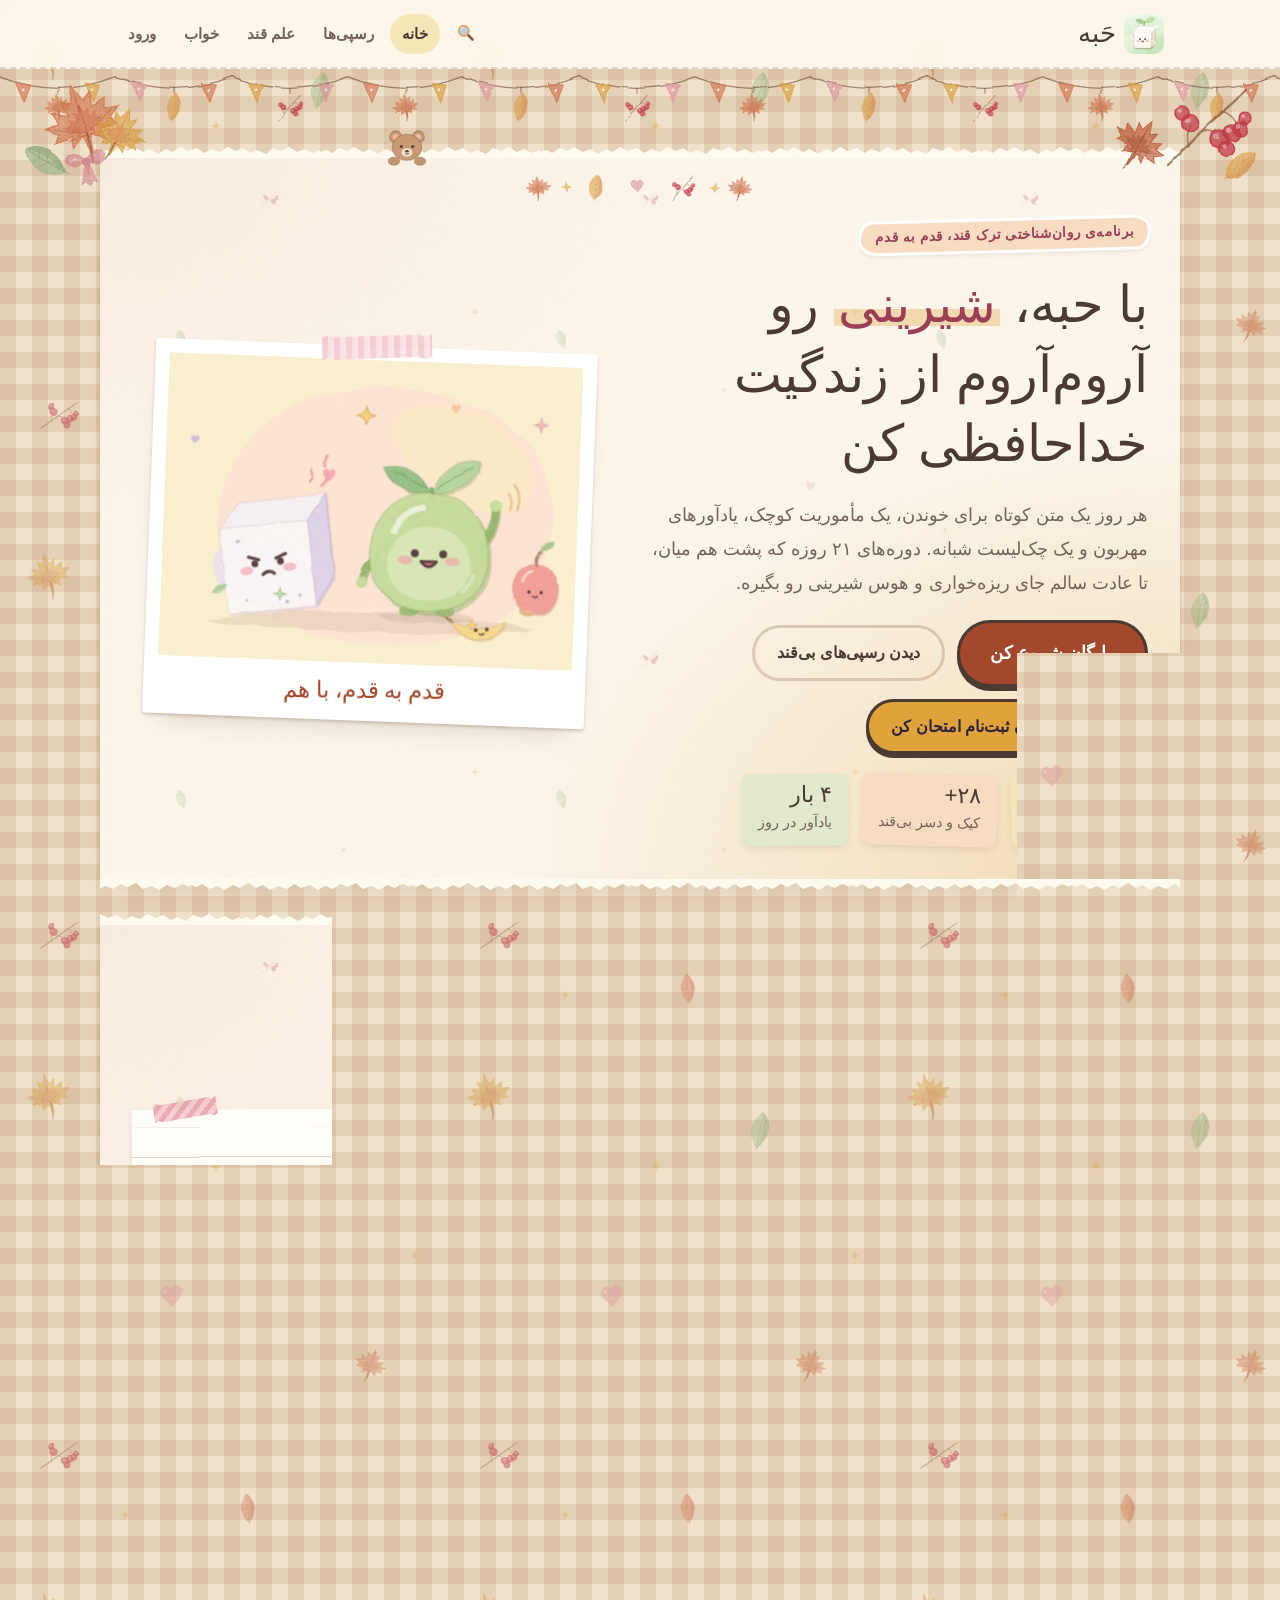
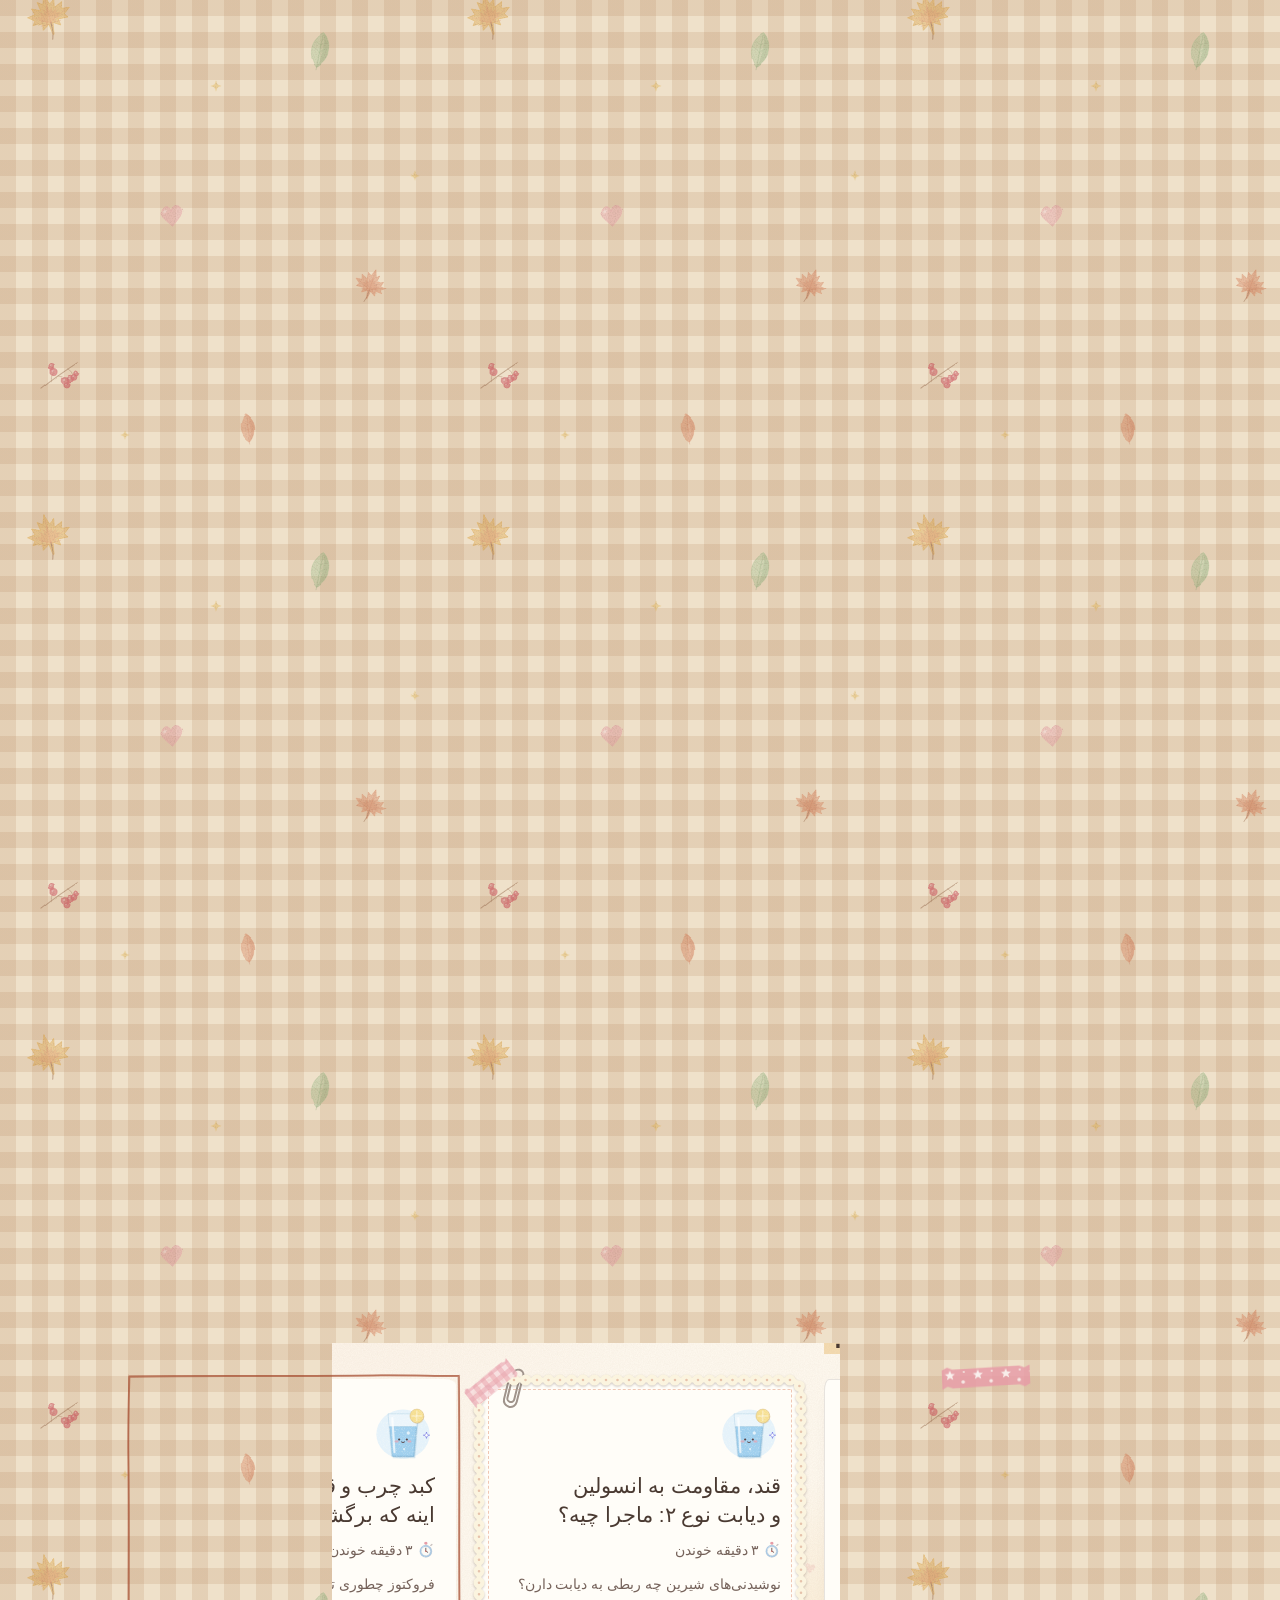
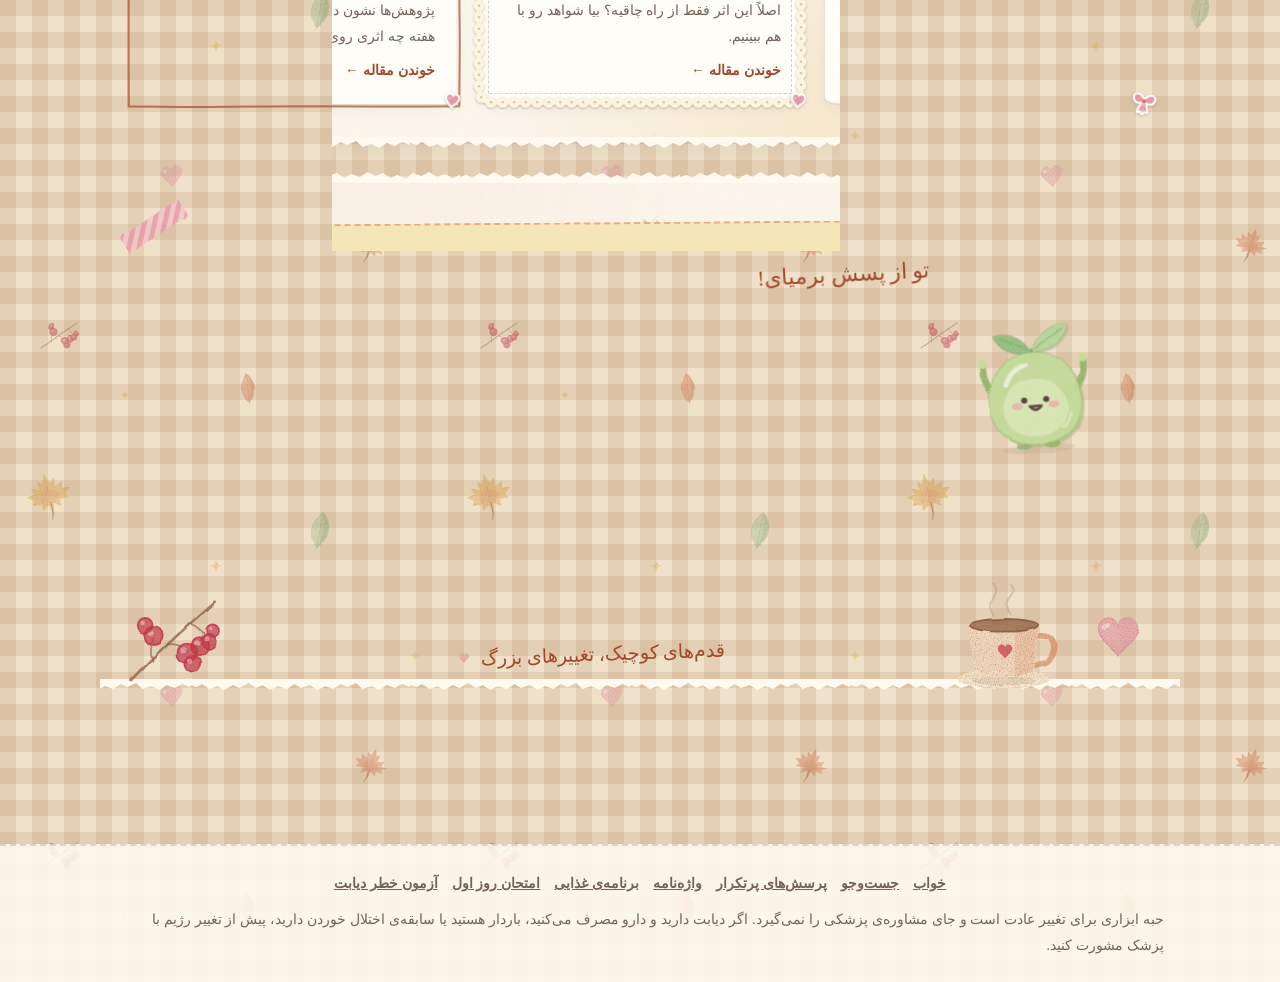
==== index.html @ 39829ebe "Security fixes: escape admin data, add CSP, move splash script to file Co-Authored-By: Claude Opus 5" ====
<!doctype html>
<html lang="fa" dir="rtl">
<head>
<meta charset="utf-8">
<meta http-equiv="Content-Security-Policy" content="default-src 'self'; script-src 'self'; style-src 'self' 'unsafe-inline' https://fonts.googleapis.com; font-src 'self' https://fonts.gstatic.com; img-src 'self' data: blob:; media-src 'self' data: blob:; connect-src 'self' https://kebpeiyvbyrdypckvdmc.supabase.co wss://kebpeiyvbyrdypckvdmc.supabase.co; worker-src 'self'; manifest-src 'self'; object-src 'none'; base-uri 'self'; form-action 'self'">
<meta name="referrer" content="strict-origin-when-cross-origin">
<meta name="viewport" content="width=device-width, initial-scale=1, viewport-fit=cover">
<title>حبه</title>
<meta name="claude:viewport-fit-sides" content="cover">
<meta name="description" content="حبه: برنامه‌ی روان‌شناختی قدم‌به‌قدم برای ترک قند و شیرینی در دوره‌های ۲۱ روزه.">
<meta property="og:type" content="website">
<meta property="og:locale" content="fa_IR">
<meta property="og:site_name" content="حبه">
<meta property="og:title" content="حبه؛ یار روزهای بی‌قند">
<meta property="og:description" content="برنامه‌ی روان‌شناختی ۲۱ روزه برای ترک قند و شیرینی: متن روزانه، چک‌لیست شب، رسپی‌های بی‌قند، ورزش و خواب.">
<meta property="og:image" content="img/icon.svg">
<meta name="twitter:card" content="summary">
<meta name="theme-color" content="#2fa877">
<link rel="manifest" href="manifest.webmanifest">
<link rel="icon" href="img/icon.svg" type="image/svg+xml">
<link rel="apple-touch-icon" href="img/icon-192.png">
<link rel="preconnect" href="https://fonts.googleapis.com">
<link rel="preconnect" href="https://fonts.gstatic.com" crossorigin>
<link rel="stylesheet" href="https://fonts.googleapis.com/css2?family=Lalezar&family=Vazirmatn:wght@400;700;900&display=swap">
<link rel="stylesheet" href="css/style.css">
<link rel="stylesheet" href="css/features-a.css">
<link rel="stylesheet" href="css/features-b.css">
<link rel="stylesheet" href="css/admin.css">
<link rel="stylesheet" href="css/content-plus.css">
<link rel="stylesheet" href="css/sleep.css">
<link rel="stylesheet" href="css/plus2.css">
<link rel="stylesheet" href="css/theme.css">
<link rel="stylesheet" href="css/move21.css">
<link rel="stylesheet" href="css/night-theme.css">
<link rel="stylesheet" href="css/breakfast.css">
<link rel="stylesheet" href="css/calorie.css">
<link rel="stylesheet" href="css/period.css">
<style>
.splash{position:fixed;inset:0;z-index:9999;display:flex;flex-direction:column;align-items:center;justify-content:center;gap:6px;background:radial-gradient(circle at 50% 38%,#f3fbef 0,#e3f3dc 55%,#cfe9c6 100%);transition:opacity .5s ease,visibility .5s}
.splash img{width:min(42vw,180px);height:auto;filter:drop-shadow(0 10px 24px rgba(79,122,69,.22));animation:splash-pop .7s cubic-bezier(.2,1.4,.4,1) both}
.splash-name{font-family:Lalezar,Vazirmatn,sans-serif;font-size:clamp(56px,16vw,88px);line-height:1.1;color:#4f7a45;margin-top:10px;animation:splash-up .6s .15s ease both}
.splash-tag{font-family:Vazirmatn,sans-serif;font-weight:700;font-size:clamp(17px,4.6vw,22px);color:#6b8f61;animation:splash-up .6s .3s ease both}
.splash.out{opacity:0;visibility:hidden}
@keyframes splash-pop{from{transform:scale(.6);opacity:0}to{transform:none;opacity:1}}
@keyframes splash-up{from{transform:translateY(12px);opacity:0}to{transform:none;opacity:1}}
@media (prefers-reduced-motion:reduce){.splash img,.splash-name,.splash-tag{animation:none}}
</style>
</head>
<body>
<div class="splash" id="splash" aria-hidden="true"><img src="img/icon.svg" alt="" width="180" height="180"><div class="splash-name">حَبه</div><div class="splash-tag">یار روزهای بی‌قند</div></div>
<script src="js/splash.js"></script>
<header class="topbar"><div class="wrap">
  <a class="brand" href="#home"><span class="logo" id="logo"></span>حَبه</a>
  <nav class="nav" id="nav" aria-label="منو"></nav>
</div></header>
<main id="app"></main>
<nav class="tabbar" id="tabbar" aria-label="منوی پایین"></nav>
<button class="sos-fab" id="sos" hidden>🆘 هوس دارم</button>
<footer class="footer"><div class="wrap">حبه ابزاری برای تغییر عادت است و جای مشاوره‌ی پزشکی را نمی‌گیرد. اگر دیابت دارید و دارو مصرف می‌کنید، باردار هستید یا سابقه‌ی اختلال خوردن دارید، پیش از تغییر رژیم با پزشک مشورت کنید.</div></footer>
<script src="js/config.js" defer></script>
<script src="js/icons.js" defer></script>
<script src="js/icons-a.js" defer></script>
<script src="js/icons-b.js" defer></script>
<script src="js/icons-c.js" defer></script>
<script src="js/illustrations.js" defer></script>
<script src="js/program.js" defer></script>
<script src="js/recipes.js" defer></script>
<script src="js/recipes-more.js" defer></script>
<script src="js/articles.js" defer></script>
<script src="js/poses.js" defer></script>
<script src="js/exercise.js" defer></script>
<script src="js/store.js" defer></script>
<script src="js/features-a.js" defer></script>
<script src="js/features-b.js" defer></script>
<script src="js/content-data.js" defer></script>
<script src="js/content-plus.js" defer></script>
<script src="js/sleep-data.js" defer></script>
<script src="js/sleep-sound.js" defer></script>
<script src="js/sleep.js" defer></script>
<script src="js/plus2.js" defer></script>
<script src="js/theme.js" defer></script>
<script src="js/move21.js" defer></script>
<script src="js/night-theme.js" defer></script>
<script src="js/breakfast.js" defer></script>
<script src="js/calorie.js" defer></script>
<script src="js/period.js" defer></script>
<script src="js/admin.js" defer></script>
<script src="js/app.js" defer></script>
</body>
</html>
---- css/style.css ----
/* Layout: app shell — sticky top bar, single centered column (max 1080px), bottom tab bar on phones. */
:root {
  --bg: #ffffff;
  --surface: #ffffff;
  --surface-2: #f0f7f3;
  --ink: #2f2340;
  --ink-soft: #6b5f7a;
  --line: #ddd5e6;
  --mint: #2fa877;
  --mint-soft: #c8eedb;
  --berry: #e2557a;
  --berry-soft: #ffe0e8;
  --sun: #ffc94d;
  --sun-soft: #fff1c9;
  --lav: #9b84d6;
  --lav-soft: #ece5fb;
  --blob: #eef8f2;
  --shadow: 0 2px 0 rgba(47, 35, 64, .12), 0 10px 30px -12px rgba(47, 35, 64, .25);
  --font-display: "Lalezar", "Vazirmatn", Tahoma, sans-serif;
  --font-body: "Vazirmatn", Tahoma, "Segoe UI", sans-serif;
  --r: 18px;
  color-scheme: light;
}
@media (prefers-color-scheme: dark) {
  :root:not([data-theme="light"]) {
    --bg: #171322; --surface: #221c31; --surface-2: #2a2340; --ink: #f2edf8; --ink-soft: #b9aecb; --line: #3a3150;
    --mint: #5fd6a3; --mint-soft: #1f4a3a; --berry: #ff7d9c; --berry-soft: #4a2333; --sun: #ffd166; --sun-soft: #4a3b18;
    --lav: #b8a4f0; --lav-soft: #352a55; --blob: #232b2c; --shadow: 0 2px 0 rgba(0,0,0,.4), 0 10px 30px -12px rgba(0,0,0,.6); color-scheme: dark;
  }
}
:root[data-theme="dark"] {
  --bg: #171322; --surface: #221c31; --surface-2: #2a2340; --ink: #f2edf8; --ink-soft: #b9aecb; --line: #3a3150;
  --mint: #5fd6a3; --mint-soft: #1f4a3a; --berry: #ff7d9c; --berry-soft: #4a2333; --sun: #ffd166; --sun-soft: #4a3b18;
  --lav: #b8a4f0; --lav-soft: #352a55; --blob: #232b2c; --shadow: 0 2px 0 rgba(0,0,0,.4), 0 10px 30px -12px rgba(0,0,0,.6); color-scheme: dark;
}

* { box-sizing: border-box; }
[hidden] { display: none !important; }
html, body { margin: 0; }
body {
  background: var(--bg); color: var(--ink); font-family: var(--font-body); font-size: 16px; line-height: 1.85;
  direction: rtl; -webkit-font-smoothing: antialiased;
}
body::before { content: ""; position: fixed; inset: 0 0 auto; height: env(safe-area-inset-top, 0px); z-index: 30; background: var(--bg); }
h1, h2, h3, .display { font-family: var(--font-display); font-weight: 400; line-height: 1.35; text-wrap: balance; margin: 0; }
h1 { font-size: clamp(2rem, 5vw, 3.2rem); }
h2 { font-size: clamp(1.5rem, 3.4vw, 2.1rem); }
h3 { font-size: 1.3rem; }
p { margin: 0; }
a { color: var(--mint); }
button, input, select, textarea { font: inherit; color: inherit; }
:focus-visible { outline: 3px solid var(--lav); outline-offset: 2px; border-radius: 8px; }
svg { display: block; max-width: 100%; }

.wrap { max-width: 1080px; margin: 0 auto; padding-left: max(16px, env(safe-area-inset-left, 0px)); padding-right: max(16px, env(safe-area-inset-right, 0px)); }
.stack { display: flex; flex-direction: column; gap: 16px; }
.row { display: flex; gap: 12px; align-items: center; flex-wrap: wrap; }
.muted { color: var(--ink-soft); }
.small { font-size: .88rem; }
.num { font-variant-numeric: tabular-nums; }

/* Top bar */
.topbar { position: sticky; top: env(safe-area-inset-top, 0px); z-index: 20; background: color-mix(in srgb, var(--bg) 88%, transparent); backdrop-filter: blur(10px); border-bottom: 1px solid var(--line); }
.topbar .wrap { display: flex; align-items: center; gap: 16px; padding-block: 10px; }
.brand { display: flex; align-items: center; gap: 8px; text-decoration: none; color: var(--ink); font-family: var(--font-display); font-size: 1.6rem; }
.brand .logo { width: 40px; }
.nav { display: flex; gap: 4px; margin-inline-start: auto; }
.nav a { text-decoration: none; color: var(--ink-soft); padding: 6px 12px; border-radius: 999px; font-weight: 600; font-size: .95rem; }
.nav a.on, .nav a:hover { background: var(--surface-2); color: var(--ink); }
.tabbar { display: none; }

/* Buttons */
.btn { display: inline-flex; align-items: center; justify-content: center; gap: 8px; border: 3px solid var(--ink); background: var(--surface); color: var(--ink); border-radius: 999px; padding: 10px 22px; font-weight: 800; cursor: pointer; text-decoration: none; box-shadow: 0 4px 0 var(--ink); transition: transform .08s, box-shadow .08s; }
.btn:active { transform: translateY(3px); box-shadow: 0 1px 0 var(--ink); }
.btn.primary { background: var(--mint); color: #fff; }
.btn.berry { background: var(--berry); color: #fff; }
.btn.sun { background: var(--sun); color: #2f2340; }
.btn.ghost { border-color: var(--line); box-shadow: none; background: transparent; }
.btn.big { font-size: 1.1rem; padding: 14px 30px; }
.btn[disabled] { opacity: .5; cursor: not-allowed; }

/* Cards */
.card { background: var(--surface); border: 2px solid var(--line); border-radius: var(--r); padding: 20px; min-width: 0; }
.card.pop { border: 3px solid var(--ink); box-shadow: 0 5px 0 var(--ink); }
.chip { display: inline-flex; align-items: center; gap: 6px; padding: 2px 12px; border-radius: 999px; font-size: .82rem; font-weight: 700; background: var(--surface-2); color: var(--ink); }
.chip.mint { background: var(--mint-soft); } .chip.berry { background: var(--berry-soft); } .chip.sun { background: var(--sun-soft); } .chip.lav { background: var(--lav-soft); }
.eyebrow { font-weight: 800; font-size: .85rem; letter-spacing: .02em; color: var(--berry); }

main { padding-block: 24px 120px; }
.view { animation: fadeUp .35s ease both; }
@keyframes fadeUp { from { transform: translateY(8px); } to { transform: none; } }

/* Landing */
.hero { display: grid; grid-template-columns: 1.05fr 1fr; gap: 32px; align-items: center; padding-block: 24px 40px; }
.hero h1 .hl { color: var(--berry); }
.hero p.lead { font-size: 1.15rem; color: var(--ink-soft); max-width: 34em; }
.hero-art svg { width: 100%; height: auto; }
.trust { display: flex; gap: 18px; flex-wrap: wrap; font-size: .9rem; color: var(--ink-soft); }
.trust b { color: var(--ink); font-family: var(--font-display); font-size: 1.4rem; font-weight: 400; display: block; line-height: 1.2; }
.section { padding-block: 40px; }
.section-head { display: flex; flex-direction: column; gap: 6px; margin-bottom: 20px; max-width: 40em; }
.features { display: grid; grid-template-columns: repeat(3, 1fr); gap: 16px; }
.feature { display: flex; flex-direction: column; gap: 8px; }
.feature .spot { width: 72px; }
.cycles { display: grid; grid-template-columns: repeat(3, 1fr); gap: 16px; }
.cycle-card { position: relative; overflow: hidden; }
.cycle-card .n { font-family: var(--font-display); font-size: 3rem; line-height: 1; opacity: .9; }
.steps-line { display: grid; grid-template-columns: repeat(4, 1fr); gap: 16px; counter-reset: s; }
.steps-line .card { position: relative; }
.steps-line .card::before { counter-increment: s; content: counter(s, persian); font-family: var(--font-display); font-size: 1.6rem; color: var(--mint); display: block; }
.band { background: var(--surface-2); border-radius: 28px; padding: 32px; display: grid; grid-template-columns: 160px 1fr; gap: 24px; align-items: center; }
.footer { border-top: 1px solid var(--line); padding-block: 24px; color: var(--ink-soft); font-size: .88rem; }

/* Forms */
.auth { max-width: 460px; margin: 0 auto; }
.field { display: flex; flex-direction: column; gap: 6px; }
.field label { font-weight: 700; font-size: .95rem; }
.input { border: 2px solid var(--line); background: var(--surface); border-radius: 14px; padding: 10px 14px; width: 100%; }
.input:focus { border-color: var(--mint); outline: none; }
.err { color: var(--berry); font-weight: 700; font-size: .9rem; min-height: 1.4em; }
.opts { display: grid; gap: 10px; }
.opt { display: flex; gap: 10px; align-items: center; border: 2px solid var(--line); border-radius: 14px; padding: 10px 14px; cursor: pointer; background: var(--surface); }
.opt:has(input:checked) { border-color: var(--mint); background: var(--mint-soft); }
.opt input { accent-color: var(--mint); width: 18px; height: 18px; }
.progress { height: 10px; background: var(--surface-2); border-radius: 999px; overflow: hidden; }
.progress > i { display: block; height: 100%; background: var(--mint); border-radius: 999px; transition: width .4s; }

/* Today */
.today-grid { display: grid; grid-template-columns: 1.6fr 1fr; gap: 16px; align-items: start; }
.greet { display: grid; grid-template-columns: 110px 1fr; gap: 16px; align-items: center; }
.ring { width: 120px; height: 120px; position: relative; flex: none; }
.ring svg { width: 100%; height: 100%; transform: rotate(-90deg); }
.ring .lbl { position: absolute; inset: 0; display: grid; place-items: center; text-align: center; line-height: 1.2; }
.ring .lbl b { font-family: var(--font-display); font-size: 1.8rem; font-weight: 400; }
.reading p { font-size: 1.06rem; max-width: 65ch; }
.reading p + p { margin-top: 12px; }
.mission { background: var(--sun-soft); border: 3px dashed var(--sun); border-radius: var(--r); padding: 16px; }
.stat-row { display: grid; grid-template-columns: repeat(3, 1fr); gap: 10px; text-align: center; }
.stat-row b { display: block; font-family: var(--font-display); font-size: 1.7rem; font-weight: 400; line-height: 1.2; }

/* Checklist */
.check { display: flex; gap: 12px; align-items: center; padding: 12px 14px; border: 2px solid var(--line); border-radius: 14px; cursor: pointer; background: var(--surface); transition: background .2s; }
.check input { appearance: none; width: 28px; height: 28px; border: 3px solid var(--ink); border-radius: 9px; flex: none; display: grid; place-items: center; background: var(--surface); cursor: pointer; }
.check input:checked { background: var(--mint); }
.check input:checked::after { content: "✓"; color: #fff; font-weight: 900; font-size: 18px; line-height: 1; }
.check:has(input:checked) { background: var(--mint-soft); border-color: var(--mint); }
#nf .check:has(input:checked) span { text-decoration: line-through; text-decoration-color: var(--mint); }
.scale { display: flex; gap: 8px; flex-wrap: wrap; }
.scale label { cursor: pointer; }
.scale input { position: absolute; opacity: 0; }
.scale span { display: grid; place-items: center; min-width: 52px; padding: 6px 10px; border: 2px solid var(--line); border-radius: 12px; font-size: 1.3rem; background: var(--surface); }
.scale input:checked + span { border-color: var(--berry); background: var(--berry-soft); }

/* Journey map */
.path { display: grid; grid-template-columns: repeat(7, 1fr); gap: 12px; max-width: 560px; }
.dot { aspect-ratio: 1; max-width: 100%; border-radius: 50%; border: 3px solid var(--line); display: grid; place-items: center; font-weight: 800; background: var(--surface); position: relative; }
.dot.done { background: var(--mint); color: #fff; border-color: var(--ink); }
.dot.now { background: var(--sun); border-color: var(--ink); color: #2f2340; box-shadow: 0 0 0 6px var(--sun-soft); animation: pulse 1.8s infinite; }
.dot.lapse { background: var(--berry-soft); border-color: var(--berry); }
@keyframes pulse { 50% { box-shadow: 0 0 0 12px transparent; } }
.badges { display: grid; grid-template-columns: repeat(auto-fill, minmax(120px, 1fr)); gap: 12px; }
.badge { text-align: center; padding: 12px; border-radius: 16px; border: 2px dashed var(--line); }
.badge.got { border: 3px solid var(--ink); background: var(--sun-soft); }
.badge .ico { font-size: 2rem; line-height: 1.3; filter: grayscale(1); opacity: .5; }
.badge.got .ico { filter: none; opacity: 1; }

/* Recipes */
.filters { display: flex; gap: 8px; flex-wrap: wrap; }
.filters button { border: 2px solid var(--line); background: var(--surface); border-radius: 999px; padding: 4px 16px; cursor: pointer; font-weight: 700; }
.filters button.on { background: var(--ink); color: var(--bg); border-color: var(--ink); }
.recipe-grid { display: grid; grid-template-columns: repeat(auto-fill, minmax(230px, 1fr)); gap: 16px; }
.recipe { cursor: pointer; padding: 0; overflow: hidden; display: flex; flex-direction: column; text-align: start; transition: transform .15s; }
.recipe:hover { transform: translateY(-3px) rotate(-.5deg); }
.recipe .art { background: var(--blob); padding: 12px 24px; }
.recipe .art svg { width: 100%; height: auto; aspect-ratio: 6/5; }
.recipe .body { padding: 14px 16px 18px; display: flex; flex-direction: column; gap: 6px; }

/* Modal */
.modal { position: fixed; inset: 0; z-index: 50; background: rgba(23, 19, 34, .55); display: grid; place-items: center; padding: 16px; }
.modal .sheet { background: var(--surface); border-radius: 24px; border: 3px solid var(--ink); max-width: 720px; width: 100%; max-height: 90vh; overflow: auto; padding: 24px; position: relative; }
.modal .x { position: absolute; inset-inline-end: 12px; top: 12px; width: 40px; height: 40px; border-radius: 50%; border: 2px solid var(--line); background: var(--surface); cursor: pointer; font-size: 1.2rem; }
.two { display: grid; grid-template-columns: 1fr 1fr; gap: 20px; }
ol.steps { padding-inline-start: 1.4em; margin: 0; display: grid; gap: 8px; }
ul.ing { padding-inline-start: 1.2em; margin: 0; }

/* SOS */
.sos-fab { position: fixed; z-index: 25; inset-inline-start: max(16px, env(safe-area-inset-left, 0px)); bottom: calc(20px + env(safe-area-inset-bottom, 0px)); border: 3px solid var(--ink); background: var(--berry); color: #fff; border-radius: 999px; padding: 12px 20px; font-weight: 900; box-shadow: 0 5px 0 var(--ink); cursor: pointer; display: flex; gap: 8px; align-items: center; }
.breath { width: 180px; height: 180px; margin: 8px auto; border-radius: 50%; background: radial-gradient(circle, var(--mint-soft), var(--mint)); display: grid; place-items: center; color: #fff; font-weight: 900; font-size: 1.1rem; animation: breathe 8s ease-in-out infinite; border: 3px solid var(--ink); }
@keyframes breathe { 0%, 100% { transform: scale(.72); } 50% { transform: scale(1); } }
.timer { font-family: var(--font-display); font-size: 2.6rem; text-align: center; }

/* Articles */
.article-list { display: grid; grid-template-columns: repeat(auto-fill, minmax(280px, 1fr)); gap: 16px; }
.article { cursor: pointer; text-align: start; display: flex; flex-direction: column; gap: 8px; }
.article-body { max-width: 68ch; }
.article-body h3 { margin-top: 18px; }
.article-body p { margin-top: 8px; }
.article-body ul { padding-inline-start: 1.3em; }
.refs { font-size: .82rem; direction: ltr; text-align: left; color: var(--ink-soft); word-break: break-word; }
.refs li { margin-bottom: 4px; }

/* Toasts */
.toasts { position: fixed; z-index: 60; top: calc(70px + env(safe-area-inset-top, 0px)); inset-inline-end: max(16px, env(safe-area-inset-right, 0px)); display: flex; flex-direction: column; gap: 10px; max-width: min(380px, calc(100vw - 32px)); }
.toast { display: grid; grid-template-columns: 52px 1fr auto; gap: 10px; align-items: center; background: var(--surface); border: 3px solid var(--ink); border-radius: 18px; padding: 10px 12px; box-shadow: 0 5px 0 var(--ink); animation: slideIn .35s cubic-bezier(.2, 1.4, .4, 1) both; }
.toast button { border: 0; background: none; cursor: pointer; font-size: 1.1rem; color: var(--ink-soft); }
@keyframes slideIn { from { transform: translateX(-30px); opacity: 0; } }
.confetti { position: fixed; inset: 0; pointer-events: none; z-index: 70; }

@media (max-width: 860px) {
  .hero, .today-grid, .two, .band { grid-template-columns: 1fr; }
  .hero-art { order: -1; max-width: 420px; margin: 0 auto; }
  .features, .cycles { grid-template-columns: 1fr 1fr; }
  .steps-line { grid-template-columns: 1fr 1fr; }
  .band .spot { width: 110px; }
}
@media (max-width: 620px) {
  .features, .cycles, .steps-line { grid-template-columns: 1fr; }
  .nav.app { display: none; }
  .tabbar.on { display: grid; grid-template-columns: repeat(var(--tabs, 5), 1fr); position: fixed; inset: auto 0 0 0; z-index: 25; background: var(--surface); border-top: 2px solid var(--line); padding: 6px max(8px, env(safe-area-inset-right, 0px)) calc(6px + env(safe-area-inset-bottom, 0px)) max(8px, env(safe-area-inset-left, 0px)); }
  .tabbar a { text-decoration: none; color: var(--ink-soft); display: flex; flex-direction: column; align-items: center; font-size: .72rem; font-weight: 700; line-height: 1.4; padding: 4px 0; border-radius: 12px; }
  .tabbar a .i { font-size: 1.3rem; }
  .tabbar a.on { color: var(--ink); background: var(--surface-2); }
  .footer { padding-bottom: calc(90px + env(safe-area-inset-bottom, 0px)); }
  .sos-fab { bottom: calc(80px + env(safe-area-inset-bottom, 0px)); padding: 8px 14px; font-size: .9rem; box-shadow: 0 3px 0 var(--ink); }
  .path { grid-template-columns: repeat(7, 1fr); gap: 6px; font-size: .8rem; }
  .dot { border-width: 2px; }
  .greet { grid-template-columns: 80px 1fr; }
  .card { padding: 16px; }
  .modal .sheet { padding: 18px; }
}
@media (prefers-reduced-motion: reduce) { *, *::before, *::after { animation: none !important; transition: none !important; } }

/* Exercise */
.move-grid { display: grid; grid-template-columns: repeat(3, 1fr); gap: 16px; align-items: start; }
.done-card { border-color: var(--mint); background: color-mix(in srgb, var(--mint-soft) 45%, var(--surface)); }
.fig { background: var(--blob); border-radius: 14px; }
.fig svg { width: 100%; height: auto; aspect-ratio: 5 / 4; }
.fig.sm { max-width: 220px; margin: 0 auto; width: 100%; }
.fig.big { max-width: 420px; margin: 0 auto; width: 100%; }
.routine-list { display: grid; gap: 8px; }
.mini { display: grid; grid-template-columns: 76px 1fr; gap: 10px; align-items: center; text-align: start; border: 2px solid var(--line); background: var(--surface); border-radius: 14px; padding: 6px; cursor: pointer; line-height: 1.5; }
.mini:hover, .mini-card:hover { border-color: var(--lav); }
.lib-grid { display: grid; grid-template-columns: repeat(auto-fill, minmax(150px, 1fr)); gap: 12px; }
.mini-card { padding: 10px; cursor: pointer; display: flex; flex-direction: column; gap: 4px; text-align: start; }
.move-link:hover { border-color: var(--lav); }
.breath-big { position: relative; width: 220px; height: 220px; margin: 0 auto; display: grid; place-items: center; }
.belly-circle { position: absolute; inset: 0; border-radius: 50%; background: radial-gradient(circle at 40% 35%, var(--mint-soft), var(--mint)); border: 3px solid var(--ink); transform: scale(.55); }
.breath-big span { position: relative; font-weight: 900; color: var(--ink); background: color-mix(in srgb, var(--surface) 80%, transparent); padding: 2px 10px; border-radius: 999px; }
@media (max-width: 860px) { .move-grid { grid-template-columns: 1fr; } }
.tools-grid { display: grid; grid-template-columns: repeat(auto-fill, minmax(220px, 1fr)); gap: 12px; }
.tool { display: flex; flex-direction: column; gap: 4px; text-decoration: none; color: inherit; transition: transform .12s; }
.tool:hover { transform: translateY(-2px); border-color: var(--lav); }
.tool-i { font-size: 1.8rem; line-height: 1.3; }

.rem-list summary { cursor: pointer; list-style: none; display: flex; gap: 8px; align-items: center; }
.rem-list summary::-webkit-details-marker { display: none; }
.rem-list summary::after { content: "▾"; margin-inline-start: auto; color: var(--ink-soft); }
.rem-list[open] summary { margin-bottom: 8px; }
.rem-list .row + .row { margin-top: 6px; }

@media (max-width: 620px) { .tabbar.on { padding-inline: max(4px, env(safe-area-inset-right, 0px)); gap: 2px; } .tabbar a { font-size: .66rem; white-space: nowrap; letter-spacing: -.01em; } .tabbar a .i { font-size: 1.2rem; } }
---- css/features-a.css ----
/* Features 1–15 (js/features-a.js). Prefix: fa-. Colors only via tokens from style.css. */

/* shared bits */
.fa-ring { position: relative; width: 60px; height: 60px; flex: none; }
.fa-ring svg { width: 100%; height: 100%; transform: rotate(-90deg); }
.fa-ring span { position: absolute; inset: 0; display: grid; place-items: center; font-size: .78rem; font-weight: 800; line-height: 1; }
.fa-chal-grid .fa-ring { width: 76px; height: 76px; }
.fa-chal-grid .fa-ring span { font-size: 1.5rem; }
.fa-big-i { font-size: 1.7rem; line-height: 1.2; flex: none; }
.fa-x { border: 2px solid var(--line); background: var(--surface); color: var(--ink-soft); border-radius: 50%; width: 32px; height: 32px; flex: none; cursor: pointer; font-size: .9rem; line-height: 1; }
.fa-ul { margin: 0; padding-inline-start: 1.2em; display: grid; gap: 2px; }
.fa-soft-mint { background: color-mix(in srgb, var(--mint-soft) 55%, var(--surface)); border-color: transparent; }
.fa-soft-lav { background: var(--lav-soft); border-color: transparent; }
.btn.fa-sm { padding: 4px 12px; font-size: .85rem; box-shadow: 0 3px 0 var(--ink); border-width: 2px; }
.btn.fa-sm.ghost, .btn.fa-sm[disabled] { box-shadow: none; }
.fa-slim { display: flex; align-items: center; gap: 10px; padding: 10px 14px; border: 2px dashed var(--line); border-radius: 14px; text-decoration: none; color: inherit; background: var(--surface); }
.fa-slim span:nth-child(2) { flex: 1; min-width: 0; }
.fa-slim:hover { border-color: var(--lav); }
.fa-det { border-top: 1px solid var(--line); padding-top: 6px; }
.fa-det summary { cursor: pointer; font-size: .92rem; list-style-position: inside; }
.fa-det p { margin-top: 4px; }

/* tap rows (check-in, reintro) */
.fa-taps { display: flex; gap: 6px; flex-wrap: wrap; }
.fa-taps button { min-width: 40px; min-height: 40px; padding: 4px 10px; border: 2px solid var(--line); border-radius: 12px; background: var(--surface); cursor: pointer; font-weight: 700; }
.fa-taps button:hover { border-color: var(--lav); }
.fa-taps button.on { border-color: var(--mint); background: var(--mint-soft); }
.fa-moods button { font-size: 1.45rem; min-width: 48px; padding: 2px 6px; }
.fa-rrow { display: grid; grid-template-columns: 44px 1fr; gap: 8px; align-items: center; }

/* today: check-in */
.fa-ci { border-color: var(--sun); background: color-mix(in srgb, var(--sun-soft) 60%, var(--surface)); }

/* today: quiz */
.fa-quiz { border-color: var(--lav); }
.fa-opts { display: grid; gap: 8px; }
.fa-opts button { text-align: start; border: 2px solid var(--line); background: var(--surface); border-radius: 14px; padding: 10px 14px; cursor: pointer; font-weight: 600; line-height: 1.6; }
.fa-opts button:hover:not(:disabled) { border-color: var(--lav); }
.fa-opts button:disabled { cursor: default; opacity: .7; }
.fa-opts button.ok { border-color: var(--mint); background: var(--mint-soft); opacity: 1; }
.fa-opts button.no { border-color: var(--berry); background: var(--berry-soft); opacity: 1; }

/* today: companion */
.fa-av { width: 64px; flex: none; }
.fa-bubble { position: relative; background: var(--surface-2); border-radius: 14px; padding: 8px 12px; line-height: 1.7; }
.fa-bubble::before { content: ""; position: absolute; top: 14px; inset-inline-start: -7px; border: 7px solid transparent; border-inline-start-width: 0; border-inline-end-color: var(--surface-2); }
.fa-chips { display: flex; gap: 6px; flex-wrap: wrap; }
.fa-chips .chip { text-decoration: none; padding: 4px 12px; }
.fa-chips a.chip:hover { outline: 2px solid var(--lav); }
.fa-prep { border-top: 2px dashed var(--line); padding-top: 10px; }

/* prep + journeys */
.fa-step { align-items: flex-start; }
.fa-step input { margin-top: 4px; }
.fa-step.fa-now { border-color: var(--sun); box-shadow: 0 0 0 4px var(--sun-soft); }
.check.fa-step:has(input:checked) span { text-decoration: none; }
.check.fa-step:has(input:checked) b { text-decoration: line-through; text-decoration-color: var(--mint); }
.fa-steps { margin: 0; padding: 0; list-style: none; display: grid; gap: 6px; counter-reset: fs; }
.fa-steps li { counter-increment: fs; position: relative; padding-inline-start: 38px; min-height: 28px; color: var(--ink-soft); }
.fa-steps li::before { content: counter(fs, persian); position: absolute; inset-inline-start: 0; top: 0; width: 28px; height: 28px; border-radius: 50%; border: 2px solid var(--line); display: grid; place-items: center; font-weight: 800; font-size: .85rem; background: var(--surface); color: var(--ink); }
.fa-steps li.ok { color: var(--ink); }
.fa-steps li.ok::before { content: "✓"; background: var(--mint); border-color: var(--ink); color: #fff; }
.fa-steps li.now { color: var(--ink); }
.fa-steps li.now::before { background: var(--sun); border-color: var(--ink); color: #2f2340; }
.fa-steps li p { margin-top: 2px; }

/* challenges */
.fa-chal-grid { display: grid; grid-template-columns: repeat(auto-fill, minmax(200px, 1fr)); gap: 12px; }

/* timeline */
.fa-tl-bar { position: relative; display: flex; gap: 3px; height: 16px; margin-top: 18px; }
.fa-tl-bar i { display: block; height: 100%; background: var(--surface-2); border-radius: 6px; }
.fa-tl-bar i.past { background: var(--mint); }
.fa-tl-bar i.cur { background: var(--sun); }
.fa-here { position: absolute; top: -20px; transform: translateX(50%); color: var(--berry); font-size: .9rem; line-height: 1; }
.fa-tl { list-style: none; margin: 0; padding: 0; display: grid; gap: 12px; }
.fa-tl .fa-past { opacity: .72; }
.fa-tl .fa-cur { background: color-mix(in srgb, var(--sun-soft) 50%, var(--surface)); }

/* social */
.fa-tabs a { border: 2px solid var(--line); background: var(--surface); border-radius: 999px; padding: 4px 14px; font-weight: 700; text-decoration: none; color: var(--ink); font-size: .92rem; }
.fa-tabs a.on { background: var(--ink); color: var(--bg); border-color: var(--ink); }
.fa-code { font-family: ui-monospace, Menlo, Consolas, monospace; font-weight: 800; font-size: 1.35rem; letter-spacing: .12em; background: var(--surface-2); padding: 2px 14px; border-radius: 12px; }
.fa-priv { background: var(--surface-2); border-radius: 12px; padding: 8px 12px; }
.fa-friend { display: flex; align-items: center; justify-content: space-between; gap: 10px; padding: 8px 10px; border: 2px solid var(--line); border-radius: 14px; flex-wrap: wrap; }
.fa-friend.fa-me { border-color: var(--mint); background: color-mix(in srgb, var(--mint-soft) 50%, var(--surface)); }
.fa-cheer { display: flex; justify-content: space-between; gap: 10px; flex-wrap: wrap; padding: 6px 10px; border-radius: 12px; background: var(--berry-soft); }
.fa-mon { width: 100%; height: auto; }

/* slip wizard */
.fa-stepper { display: flex; gap: 6px; flex-wrap: wrap; }
.fa-stepper span { font-size: .8rem; font-weight: 700; padding: 2px 10px; border-radius: 999px; background: var(--surface-2); color: var(--ink-soft); }
.fa-stepper span.ok { background: var(--mint-soft); color: var(--ink); }
.fa-stepper span.cur { background: var(--ink); color: var(--bg); }
.fa-pick { display: flex; flex-wrap: wrap; gap: 8px; }
.fa-pick button { border: 2px solid var(--line); background: var(--surface); border-radius: 999px; padding: 6px 14px; cursor: pointer; font-weight: 600; text-align: start; line-height: 1.5; }
.fa-pick button:hover { border-color: var(--lav); }
.fa-pick button.on { border-color: var(--berry); background: var(--berry-soft); }
.fa-reframe { background: var(--mint-soft); border-radius: 12px; padding: 8px 12px; }

/* taarof */
.fa-tf-grid { display: grid; grid-template-columns: repeat(auto-fill, minmax(300px, 1fr)); gap: 14px; align-items: start; }
.fa-line { display: flex; gap: 8px; align-items: flex-start; justify-content: space-between; border-top: 1px dashed var(--line); padding-top: 8px; }
.fa-line span { min-width: 0; }
.fa-star { border: 0; background: none; cursor: pointer; font-size: 1.3rem; line-height: 1.2; color: var(--ink-soft); flex: none; padding: 0 4px; }
.fa-star.on { color: var(--sun); }
.fa-flip { position: relative; min-height: 200px; perspective: 900px; cursor: pointer; }
.fa-face { position: absolute; inset: 0; display: flex; flex-direction: column; align-items: center; justify-content: center; gap: 6px; padding: 18px; border: 3px solid var(--ink); border-radius: 20px; backface-visibility: hidden; transition: transform .5s; background: var(--sun-soft); }
.fa-back { background: var(--mint-soft); transform: rotateY(180deg); }
.fa-flip.on .fa-front { transform: rotateY(-180deg); }
.fa-flip.on .fa-back { transform: rotateY(0); }

/* reintro */
.fa-food summary { display: flex; gap: 10px; align-items: center; cursor: pointer; list-style: none; }
.fa-food summary::-webkit-details-marker { display: none; }
.fa-food summary::after { content: "▾"; margin-inline-start: auto; color: var(--ink-soft); }
.fa-food[open] summary::after { content: "▴"; }
.fa-rule { background: color-mix(in srgb, var(--lav-soft) 60%, var(--surface)); }
.fa-wrap button { flex: 1 1 auto; }

/* journey hook */
.fa-jgrid { display: grid; grid-template-columns: repeat(auto-fill, minmax(200px, 1fr)); gap: 10px; }
.fa-jl { display: flex; gap: 10px; align-items: center; padding: 10px 12px; border: 2px solid var(--line); border-radius: 14px; text-decoration: none; color: inherit; }
.fa-jl:hover { border-color: var(--lav); }

@media (max-width: 620px) {
  .fa-tf-grid { grid-template-columns: 1fr; }
  .fa-moods button { min-width: 44px; }
  .fa-av { width: 52px; }
}
.fa-chips:not(:has(> :not([hidden]))) { display: none; }
---- css/features-b.css ----
/* Plugin B (features 16–30). All colors via tokens; prefix fb-. */
.fb-back { text-decoration: none; font-weight: 700; color: var(--ink-soft); align-self: flex-start; }
.fb-back:hover { color: var(--ink); }
.fb-link { background: none; border: 0; padding: 4px 6px; color: var(--mint); font-weight: 800; cursor: pointer; text-decoration: none; }
.btn.fb-sm { padding: 6px 14px; font-size: .88rem; box-shadow: none; border-width: 2px; }
.fb-chip { border: 0; cursor: pointer; font: inherit; font-size: .82rem; font-weight: 700; max-width: 100%; overflow: hidden; text-overflow: ellipsis; white-space: nowrap; }
.fb-chip:hover { outline: 2px solid var(--lav); }
.fb-2col { display: grid; grid-template-columns: 1fr 1fr; gap: 12px; }
@media (max-width: 520px) { .fb-2col { grid-template-columns: 1fr; } }

/* 22 trackers */
.fb-track { padding: 14px 16px; display: flex; flex-direction: column; gap: 8px; }
.fb-track-grid { display: grid; grid-template-columns: repeat(4, 1fr); gap: 8px; }
.fb-tap { position: relative; overflow: hidden; display: flex; flex-direction: column; align-items: center; gap: 0; min-height: 84px; padding: 8px 4px; border: 2px solid var(--line); border-radius: 16px; background: var(--surface); cursor: pointer; line-height: 1.35; transition: transform .1s; }
.fb-tap::before { content: ""; position: absolute; inset: auto 0 0 0; height: calc(var(--p, 0) * 100%); background: var(--mint-soft); transition: height .3s; }
.fb-tap > * { position: relative; }
.fb-tap .i { font-size: 1.5rem; }
.fb-tap b { font-size: 1rem; }
.fb-tap b .muted { font-weight: 600; font-size: .8rem; }
.fb-tap .small { font-size: .74rem; color: var(--ink-soft); white-space: nowrap; }
.fb-tap:active { transform: scale(.95); }
.fb-tap.ok { border-color: var(--mint); }

/* 25 kitchen */
.fb-kitchen { display: flex; gap: 12px; align-items: center; padding: 14px 16px; }
.fb-kring { width: 60px; height: 60px; flex: none; }

/* smart card on today */
.fb-smart { padding: 14px 16px; }
.fb-smart-row { flex-wrap: nowrap; gap: 10px; }
.fb-smart-i { font-size: 1.6rem; width: 44px; height: 44px; flex: none; display: grid; place-items: center; background: var(--surface-2); border-radius: 14px; }
.fb-daymsg { font-weight: 600; }
.fb-mind-link { text-decoration: none; color: inherit; border-top: 1px dashed var(--line); padding-top: 8px; }
.fb-more { align-self: flex-start; }
.fb-quote { border-inline-start: 4px solid var(--lav); background: var(--lav-soft); padding: 6px 12px; border-radius: 10px; }

/* 16 scorecard */
.fb-score { display: grid; grid-template-columns: auto 1fr; gap: 16px; align-items: center; }
.fb-ring { width: 140px; height: 140px; }
.fb-li { font-weight: 600; }
.fb-bar-row { display: grid; grid-template-columns: 9.5em 1fr 3.4em; gap: 10px; align-items: center; }
.fb-spark { display: flex; gap: 8px; align-items: flex-end; height: 120px; }
.fb-spark > div { flex: 1; display: flex; flex-direction: column; align-items: center; justify-content: flex-end; height: 100%; gap: 2px; }
.fb-spark i { display: block; width: 100%; max-width: 34px; background: var(--mint); border-radius: 8px 8px 3px 3px; }
.fb-shot { width: 100%; max-width: 420px; height: auto; margin: 0 auto; border-radius: 16px; border: 2px solid var(--line); display: block; }
@media (max-width: 480px) { .fb-score { grid-template-columns: 1fr; justify-items: center; text-align: center; } .fb-score .chip { align-self: center !important; } .fb-bar-row { grid-template-columns: 7.5em 1fr 3em; } }

/* 17 assessment */
.fb-q { border: 0; margin: 0; padding: 0; display: flex; flex-direction: column; gap: 6px; min-width: 0; }
.fb-q legend { font-weight: 700; padding: 0; margin-bottom: 6px; }
.fb-q .scale { flex-wrap: nowrap; }
.fb-q .scale label { flex: 1; }
.fb-q .scale span { min-width: 0; font-size: 1.05rem; }
.fb-ends { display: flex; justify-content: space-between; }
.fb-key { display: inline-flex; align-items: center; gap: 4px; }
.fb-key i { width: 12px; height: 12px; border-radius: 4px; display: inline-block; }
.fb-chart { display: grid; gap: 10px; }
.fb-chart-row { display: grid; grid-template-columns: 6.5em 1fr; gap: 10px; align-items: center; }
.fb-bars { display: flex; flex-direction: column; gap: 3px; background: var(--surface-2); border-radius: 8px; padding: 4px; }
.fb-bars i { display: block; height: 8px; border-radius: 6px; min-width: 4px; }

/* 18 swaps */
.fb-swap-grid { display: grid; grid-template-columns: repeat(auto-fill, minmax(280px, 1fr)); gap: 12px; }
.fb-swap { display: flex; flex-direction: column; gap: 8px; padding: 16px; }
.fb-swap-ft { display: flex; flex-wrap: wrap; align-items: baseline; gap: 6px 8px; }
.fb-from { color: var(--ink-soft); text-decoration: line-through; text-decoration-color: var(--berry); }
.fb-arrow { color: var(--berry); font-weight: 900; }
.fb-to { color: var(--ink); }

/* 19 traffic light */
.fb-light { display: inline-flex; gap: 3px; padding: 3px 5px; border-radius: 999px; background: var(--surface-2); vertical-align: middle; flex: none; }
.fb-light i { width: 10px; height: 10px; border-radius: 50%; background: var(--line); display: block; }
.fb-light.green i:nth-child(1) { background: var(--mint); box-shadow: 0 0 0 2px var(--mint-soft); }
.fb-light.amber i:nth-child(2) { background: var(--sun); box-shadow: 0 0 0 2px var(--sun-soft); }
.fb-light.red i:nth-child(3) { background: var(--berry); box-shadow: 0 0 0 2px var(--berry-soft); }
.fb-light-td { white-space: nowrap; }
.fb-light-td .fb-light { margin-inline-end: 6px; }
.fb-legend { display: grid; grid-template-columns: repeat(3, 1fr); gap: 8px; }
.fb-leg { display: flex; gap: 8px; align-items: center; padding: 8px 10px; border-radius: 14px; border: 2px solid var(--line); line-height: 1.4; }
.fb-leg > div { display: flex; flex-direction: column; min-width: 0; }
.fb-leg.green { background: color-mix(in srgb, var(--mint-soft) 50%, var(--surface)); }
.fb-leg.amber { background: color-mix(in srgb, var(--sun-soft) 50%, var(--surface)); }
.fb-leg.red { background: color-mix(in srgb, var(--berry-soft) 50%, var(--surface)); }
@media (max-width: 560px) { .fb-legend { grid-template-columns: 1fr; } }

/* 20 label calculator */
.fb-result { display: flex; gap: 12px; align-items: center; padding: 12px 14px; border-radius: 16px; border: 3px solid var(--line); }
.fb-result.green { border-color: var(--mint); background: var(--mint-soft); }
.fb-result.amber { border-color: var(--sun); background: var(--sun-soft); }
.fb-result.red { border-color: var(--berry); background: var(--berry-soft); }
.fb-result .fb-light { transform: scale(1.3); margin-inline: 6px; }
.fb-cubes { display: flex; flex-wrap: wrap; gap: 5px; justify-content: center; }
.fb-cubes i { width: 20px; height: 20px; border-radius: 5px; background: var(--surface); border: 2px solid var(--ink); box-shadow: inset -3px -3px 0 var(--surface-2); display: block; }
.fb-cubes i.half { clip-path: inset(0 0 0 50%); }
.fb-prod { display: flex; gap: 10px; align-items: center; padding: 6px 0; border-top: 1px solid var(--line); }
.fb-ref { display: grid; grid-template-columns: repeat(auto-fill, minmax(200px, 1fr)); gap: 6px 14px; }
.fb-ref > div { display: flex; gap: 8px; align-items: center; }
.fb-ref > div > span:nth-child(2) { flex: 1; min-width: 0; }

/* 21 shopping */
.fb-recipe-pick { display: flex; flex-wrap: wrap; gap: 8px; }
.fb-pick { display: inline-flex; align-items: center; gap: 6px; border: 2px solid var(--line); border-radius: 999px; padding: 4px 12px; cursor: pointer; font-size: .9rem; font-weight: 600; background: var(--surface); }
.fb-pick input { position: absolute; opacity: 0; width: 1px; height: 1px; }
.fb-pick.on { background: var(--mint-soft); border-color: var(--mint); }
.fb-pick.on span::before { content: "✓ "; color: var(--mint); font-weight: 900; }
.fb-pick:focus-within { outline: 3px solid var(--lav); outline-offset: 2px; }
.fb-shop-item { padding: 8px 12px; }
.fb-inline-link { text-decoration: none; color: inherit; flex-wrap: nowrap; padding: 14px 16px; }
.fb-inline-link:hover { border-color: var(--lav); }

/* 23 plates */
.fb-cam { align-self: flex-start; position: relative; cursor: pointer; }
.fb-file { position: absolute; width: 1px; height: 1px; opacity: 0; pointer-events: none; }
.fb-cam:focus-within { outline: 3px solid var(--lav); outline-offset: 3px; }
.fb-gallery { display: grid; grid-template-columns: repeat(auto-fill, minmax(110px, 1fr)); gap: 10px; }
.fb-thumb { position: relative; padding: 0; border: 4px solid var(--line); border-radius: 16px; overflow: hidden; background: var(--surface-2); cursor: pointer; aspect-ratio: 1; }
.fb-thumb img { width: 100%; height: 100%; object-fit: cover; display: block; }
.fb-thumb span { position: absolute; inset: auto 0 0 0; font-size: .72rem; font-weight: 700; background: color-mix(in srgb, var(--surface) 85%, transparent); padding: 2px 6px; }
.fb-thumb.green { border-color: var(--mint); } .fb-thumb.amber { border-color: var(--sun); } .fb-thumb.red { border-color: var(--berry); }
.fb-thumb.missing img { visibility: hidden; }
.fb-tags { display: grid; grid-template-columns: repeat(3, 1fr); gap: 8px; }
.fb-tags .btn { flex-direction: column; gap: 0; padding: 10px 8px; border-radius: 16px; line-height: 1.4; }
@media (max-width: 480px) { .fb-tags { grid-template-columns: 1fr; } }

/* players */
.fb-player .fig.big { max-width: 320px; }
.fb-rest { display: grid; place-items: center; aspect-ratio: 5 / 4; max-width: 320px; margin: 0 auto; width: 100%; background: var(--sun-soft); border-radius: 14px; font-size: 3.5rem; line-height: 1.2; }
.fb-voice { display: inline-flex; gap: 6px; align-items: center; justify-content: center; }
.fb-voice input { accent-color: var(--mint); width: 18px; height: 18px; }
.fb-plan .mini { width: 100%; }
.fb-lazy-grid { display: grid; grid-template-columns: repeat(3, 1fr); gap: 16px; align-items: start; }
@media (max-width: 860px) { .fb-lazy-grid { grid-template-columns: 1fr; } }
.fb-move-links { display: grid; grid-template-columns: repeat(3, 1fr); gap: 10px; }
.fb-ml { display: flex; flex-direction: column; gap: 0; padding: 12px; text-decoration: none; color: inherit; line-height: 1.5; }
.fb-ml > span:first-child { font-size: 1.5rem; }
.fb-ml:hover { border-color: var(--lav); }
@media (max-width: 520px) { .fb-move-links { grid-template-columns: 1fr; } .fb-ml { flex-direction: row; align-items: center; gap: 10px; } .fb-ml .small { margin-inline-start: auto; } }

/* 28 mindful */
.fb-mind-i { font-size: 2.2rem; width: 64px; height: 64px; flex: none; display: grid; place-items: center; border-radius: 20px; background: var(--lav-soft); }
.fb-mind-i.sm { font-size: 1.5rem; width: 44px; height: 44px; border-radius: 14px; }
.fb-mind-i.big { font-size: 3rem; width: 96px; height: 96px; margin: 0 auto; border-radius: 30px; }
.fb-mind-grid { display: grid; grid-template-columns: repeat(auto-fill, minmax(240px, 1fr)); gap: 10px; }
.fb-mind { display: flex; gap: 10px; align-items: center; text-align: start; padding: 12px; cursor: pointer; line-height: 1.5; }
.fb-mind:hover { border-color: var(--lav); }
.fb-mind.done { border-color: var(--mint); }
.fb-mind-text { font-size: 1.15rem; font-weight: 600; min-height: 4.2em; display: grid; place-items: center; }
.fb-dots { display: flex; gap: 6px; justify-content: center; }
.fb-dots i { width: 10px; height: 10px; border-radius: 50%; background: var(--line); display: block; transition: background .3s; }
.fb-dots i.done { background: var(--mint); }
.fb-dots i.on { background: var(--berry); transform: scale(1.3); }

/* 29 occasions */
.fb-occ summary { display: flex; gap: 12px; align-items: center; cursor: pointer; list-style: none; }
.fb-occ summary::-webkit-details-marker { display: none; }
.fb-occ[open] summary { margin-bottom: 12px; }
.fb-occ.soon { border-color: var(--berry); }
.fb-occ-i { font-size: 1.6rem; width: 48px; height: 48px; flex: none; display: grid; place-items: center; background: var(--surface-2); border-radius: 14px; }

/* 30 letters & messages */
.fb-letter p { font-size: 1.05rem; }
.fb-envelope { font-size: 4rem; line-height: 1.2; }
.fb-msg { display: flex; gap: 10px; align-items: flex-start; padding: 8px 12px; border-radius: 14px; opacity: .65; }
.fb-msg.on { background: var(--surface-2); opacity: 1; }
.fb-msg span { font-size: 1.3rem; }
.fb-swap { gap: 6px; padding: 12px 14px; }
.fb-swap-b { display: flex; gap: 10px; align-items: flex-end; }
.fb-swap-b p { flex: 1; min-width: 0; }
.fb-swap-b .btn { flex: none; white-space: nowrap; }
.fb-swap-grid { gap: 10px; }
.fb-mind-grid { gap: 8px; }
.fb-mind { padding: 10px 12px; }
---- css/admin.css ----
/* Admin panel + announcement bar */
.ann { border-bottom: 2px solid var(--ink); font-weight: 700; font-size: .92rem; }
.ann .wrap { padding-block: 8px; }
.ann.mint { background: var(--mint-soft); } .ann.sun { background: var(--sun-soft); } .ann.berry { background: var(--berry-soft); } .ann.lav { background: var(--lav-soft); }
.ann-x { border: 0; background: none; cursor: pointer; font-size: 1rem; color: var(--ink); }
.kpis { display: grid; grid-template-columns: repeat(4, 1fr); gap: 12px; }
.kpi { display: flex; flex-direction: column; gap: 2px; padding: 14px 16px; }
.kpi b { font-size: 1.9rem; line-height: 1.2; }
.three { display: grid; grid-template-columns: repeat(3, 1fr); gap: 16px; }
.hbar { display: grid; grid-template-columns: minmax(70px, 34%) 1fr 34px; gap: 8px; align-items: center; font-size: .86rem; }
.hbar span { overflow: hidden; text-overflow: ellipsis; white-space: nowrap; }
.chart { width: 100%; height: auto; }
.hours { display: grid; grid-template-columns: repeat(24, 1fr); gap: 3px; height: 120px; align-items: end; direction: ltr; }
.hours div { height: 100%; display: flex; flex-direction: column; justify-content: flex-end; align-items: center; gap: 2px; }
.hours i { display: block; width: 100%; background: var(--berry); border-radius: 4px 4px 0 0; min-height: 2px; }
.hours span { font-size: .65rem; color: var(--ink-soft); height: 1em; line-height: 1; }
.table-wrap { overflow-x: auto; }
.tbl { width: 100%; border-collapse: collapse; font-size: .88rem; min-width: 720px; }
.tbl th, .tbl td { padding: 8px 10px; border-bottom: 1px solid var(--line); text-align: start; white-space: nowrap; }
.tbl th { font-weight: 800; color: var(--ink-soft); background: var(--surface-2); }
.feat-grid { display: grid; grid-template-columns: repeat(auto-fill, minmax(200px, 1fr)); gap: 8px; }
.feat-grid .check { padding: 8px 10px; }
.feat-grid .check input { width: 22px; height: 22px; }
.admin-tabs button { font-size: .95rem; }
@media (max-width: 860px) { .kpis { grid-template-columns: 1fr 1fr; } .three { grid-template-columns: 1fr; } }

.brand-logos { display: grid; grid-template-columns: repeat(auto-fill, minmax(96px, 1fr)); gap: 10px; }
.brand-logo { display: flex; flex-direction: column; align-items: center; gap: 6px; padding: 10px 6px; border: 2px solid var(--line); border-radius: 16px; cursor: pointer; text-align: center; background: var(--surface); }
.brand-logo:has(input:checked) { border-color: var(--mint); background: var(--mint-soft); }
.brand-logo:focus-within { outline: 3px solid var(--lav); outline-offset: 2px; }
.brand-logo input { position: absolute; opacity: 0; pointer-events: none; }
.bl-art { width: 56px; height: 56px; display: grid; place-items: center; }
.bl-art img, .bl-art svg { width: 56px; height: 56px; border-radius: 14px; }
---- css/content-plus.css ----
/* plugin C: content improvements */
.cp-sbtn { font-size: 1.05rem; }
.cp-q { font-size: 1.1rem; padding: 14px 16px; }
.cp-hit { display: flex; gap: 12px; align-items: center; text-align: right; padding: 12px 14px; font: inherit; color: inherit; cursor: pointer; width: 100%; }
.cp-hit:hover { border-color: var(--mint); }
.cp-hi { font-size: 1.5rem; flex: none; width: 36px; text-align: center; }
.cp-faq details summary { cursor: pointer; list-style: none; display: flex; justify-content: space-between; gap: 12px; }
.cp-faq details summary::after { content: "+"; font-weight: 900; color: var(--mint); font-size: 1.3rem; line-height: 1; }
.cp-faq details[open] summary::after { content: "–"; }
.cp-faq details p { margin-top: 10px; color: var(--ink-soft); line-height: 1.9; }
.cp-gloss { display: grid; grid-template-columns: repeat(auto-fill, minmax(240px, 1fr)); gap: 12px; }
.cp-term { text-decoration: underline dotted var(--lav); text-underline-offset: 4px; cursor: help; position: relative; }
.cp-term:hover::after, .cp-term:focus::after { content: attr(data-def); position: absolute; z-index: 5; inset-inline-start: 0; transform: translateX(var(--tx, 0px)); top: 1.8em; width: min(280px, 70vw); background: var(--ink); color: var(--bg); padding: 10px 12px; border-radius: 12px; font-size: .85rem; line-height: 1.7; font-weight: 400; box-shadow: 0 8px 24px rgba(0,0,0,.18); }
.cp-art-meta { gap: 6px; }
.cp-keys { background: var(--mint-soft); border-radius: 16px; padding: 12px 16px; }
.cp-keys ul { margin: 6px 0 0; padding-inline-start: 20px; line-height: 1.9; }
.cp-rel { display: grid; grid-template-columns: repeat(auto-fit, minmax(200px, 1fr)); gap: 10px; }
.cp-rel button { text-align: right; font: inherit; color: inherit; cursor: pointer; display: flex; flex-direction: column; gap: 4px; }
.cp-learn-links { gap: 8px; }
.cp-learn-links a { text-decoration: none; }
.cp-tags { gap: 6px; }
.cp-tags button { border: 0; cursor: pointer; font: inherit; font-size: .82rem; font-weight: 700; }
.recipe { position: relative; }
.recipe[hidden] { display: none !important; }
.cp-heart { position: absolute; top: 10px; inset-inline-start: 10px; z-index: 2; width: 38px; height: 38px; border-radius: 50%; display: grid; place-items: center; background: var(--surface); border: 2px solid var(--line); font-size: 1.1rem; cursor: pointer; }
.cp-heart.on { border-color: var(--berry); }
.cp-nut-mini { color: var(--ink-soft); }
.cp-rbar { gap: 8px; align-items: center; }
.cp-scale { display: inline-flex; gap: 4px; align-items: center; flex-wrap: wrap; }
.cp-scale button { border: 0; cursor: pointer; font: inherit; font-size: .82rem; font-weight: 700; }
.cp-nut { display: grid; grid-template-columns: repeat(4, 1fr); gap: 8px; background: var(--surface-2); border-radius: 16px; padding: 12px; text-align: center; }
.cp-nut div { display: flex; flex-direction: column; }
.cp-nut .num { font-size: 1.35rem; }
.cp-nut span { font-size: .78rem; color: var(--ink-soft); }
.cp-nut p { grid-column: 1 / -1; margin: 0; }
.cp-cook { position: fixed; inset: 0; z-index: 90; background: var(--bg); overflow-y: auto; }
.cp-cook-in { max-width: 720px; margin: 0 auto; padding: 20px 16px 40px; display: flex; flex-direction: column; gap: 18px; min-height: 100%; }
.cp-cook-body { flex: 1; display: flex; flex-direction: column; gap: 14px; justify-content: center; text-align: center; }
.cp-cook-step { font-size: clamp(1.3rem, 4.6vw, 2rem); line-height: 1.8; font-weight: 700; }
.cp-cook-ing { list-style: none; padding: 0; margin: 0; display: grid; gap: 8px; text-align: right; }
.cp-cook-t { font-family: Lalezar, Vazirmatn, sans-serif; font-size: 3rem; color: var(--berry); min-height: 1em; }
.cp-goal { border-inline-start: 6px solid var(--sun); }
.cp-goal button { border: 0; cursor: pointer; font: inherit; font-size: .82rem; font-weight: 700; text-align: right; }
.cp-take { background: var(--sun-soft); border-radius: 14px; padding: 10px 14px; }
.cp-take p { margin: 4px 0 0; }
.cp-plan { display: grid; grid-template-columns: repeat(auto-fill, minmax(260px, 1fr)); gap: 12px; }
.cp-today { outline: 3px solid var(--sun); }
.cp-meal { display: grid; grid-template-columns: 96px 1fr; gap: 8px; align-items: start; }
.cp-meal span { font-weight: 800; font-size: .88rem; }
.cp-meal p { margin: 0; line-height: 1.8; }
.cp-rl { border: 0; background: none; padding: 0; font: inherit; color: var(--mint); font-weight: 800; text-decoration: underline; cursor: pointer; }
.cp-foot { gap: 14px; justify-content: center; margin-bottom: 10px; }
.cp-foot a { color: inherit; font-weight: 700; }
@media (max-width: 560px) { .cp-nut { grid-template-columns: repeat(2, 1fr); } .cp-meal { grid-template-columns: 1fr; gap: 2px; } }
@media (max-width: 430px) { .nav { gap: 0; } .nav a { padding: 6px 8px; font-size: .88rem; } }

/* Timer toasts must show above cook mode; confetti above both. */
.cp-cook ~ .toasts, body:has(.cp-cook) .toasts { z-index: 92; }
body:has(.cp-cook) .confetti { z-index: 93; }
.cp-quick { display: none; }
@media (max-width: 620px) {
  .topbar:has(.nav.app) .cp-quick { display: flex; gap: 2px; margin-inline-start: auto; }
  .cp-quick a { text-decoration: none; font-size: 1.15rem; width: 42px; height: 42px; display: grid; place-items: center; border-radius: 999px; }
  .cp-quick a.on, .cp-quick a:hover { background: var(--surface-2); }
}
---- css/sleep.css ----
/* plugin S: sleep section. The hero is always a night sky, in light and dark themes alike. */
.sl-hero { position: relative; overflow: hidden; display: flex; gap: 18px; align-items: center; padding: 24px; border-radius: 24px; background: linear-gradient(160deg, #1f1d45 0%, #3b3277 60%, #5b4a9b 100%); color: #f5f1ff; border: 3px solid #2f2340; }
.sl-hero h2 { color: #fff; }
.sl-hero p { color: #ddd5ff; margin: 0; line-height: 1.9; }
.sl-hero .eyebrow { color: #ffd77a; }
.sl-moon { width: 110px; flex: none; position: relative; z-index: 1; }
.sl-hero > .stack { position: relative; z-index: 1; }
.sl-stars { position: absolute; inset: 0; background-image: radial-gradient(2px 2px at 12% 20%, #fff8, transparent), radial-gradient(1.5px 1.5px at 30% 70%, #fff7, transparent), radial-gradient(2px 2px at 55% 15%, #fff9, transparent), radial-gradient(1.5px 1.5px at 75% 55%, #fff6, transparent), radial-gradient(2.5px 2.5px at 90% 25%, #ffe9a8, transparent), radial-gradient(1.5px 1.5px at 65% 85%, #fff6, transparent), radial-gradient(1.5px 1.5px at 8% 85%, #fff5, transparent); }
.sl-hero .btn.sl-ghost { background: transparent; color: #fff; border-color: #cfc4ff; }
.sl-back { color: var(--ink-soft); text-decoration: none; font-weight: 700; }
.sl-tip { background: var(--lav-soft); border-color: transparent; }
.sl-tip p { margin: 4px 0 0; }
.sl-mine { display: grid; grid-template-columns: repeat(auto-fit, minmax(230px, 1fr)); gap: 12px; }
.sl-link { text-decoration: none; color: inherit; }
.sl-link:hover, .sl-chap:hover, .sl-mu:hover { border-color: var(--lav); }
button.tool { font: inherit; color: inherit; text-align: right; cursor: pointer; }
.sl-guide { display: grid; grid-template-columns: repeat(auto-fill, minmax(280px, 1fr)); gap: 12px; }
.sl-chap { display: flex; gap: 12px; align-items: flex-start; text-align: right; font: inherit; color: inherit; cursor: pointer; }
.sl-ci { font-size: 1.8rem; flex: none; width: 46px; height: 46px; border-radius: 14px; display: grid; place-items: center; background: var(--lav-soft); }
.sl-next { display: flex; flex-direction: column; gap: 2px; font: inherit; color: inherit; cursor: pointer; text-align: right; }
.sl-myths { display: grid; grid-template-columns: repeat(auto-fit, minmax(300px, 1fr)); gap: 10px; }
.sl-myths summary { cursor: pointer; line-height: 1.8; font-weight: 700; }
.sl-myths p { margin: 10px 0 0; line-height: 1.9; }
.sl-music { display: grid; grid-template-columns: repeat(auto-fill, minmax(280px, 1fr)); gap: 10px; }
.sl-mu { display: flex; gap: 12px; align-items: flex-start; text-decoration: none; color: inherit; }
.sl-mi { flex: none; width: 40px; height: 40px; border-radius: 50%; background: var(--berry); color: #fff; display: grid; place-items: center; font-size: .9rem; padding-inline-end: 2px; }
.sl-presets { gap: 8px; }
.sl-presets button, .sl-q button, [data-tm], [data-cq] { border: 0; cursor: pointer; font: inherit; font-size: .85rem; font-weight: 700; }
.sl-layers { display: grid; grid-template-columns: repeat(auto-fill, minmax(150px, 1fr)); gap: 10px; }
.sl-layer { display: flex; flex-direction: column; gap: 10px; padding: 14px; transition: background .2s, border-color .2s; }
.sl-layer.on { background: var(--lav-soft); border-color: var(--lav); }
.sl-lt { border: 0; background: none; font: inherit; color: inherit; cursor: pointer; display: flex; flex-direction: column; align-items: center; gap: 4px; }
.sl-li { font-size: 2rem; width: 60px; height: 60px; border-radius: 50%; display: grid; place-items: center; background: var(--surface-2); transition: transform .3s; }
.sl-layer.on .sl-li { background: var(--surface); animation: sl-breathe 4s ease-in-out infinite; }
@keyframes sl-breathe { 50% { transform: scale(1.1); } }
.sl-layer input[type=range] { width: 100%; accent-color: var(--lav); }
.sl-wind { list-style: none; padding: 0; margin: 0; display: grid; gap: 10px; }
.sl-wind li { display: grid; grid-template-columns: 104px 1fr; gap: 12px; align-items: start; padding: 12px; border: 2px solid var(--line); border-radius: 14px; }
.sl-wind p { margin: 4px 0 0; }
.sl-wt { font-weight: 900; color: var(--lav); }
.sl-scan-card { min-height: 150px; display: flex; flex-direction: column; justify-content: center; gap: 8px; text-align: center; padding: 20px; border-radius: 20px; background: linear-gradient(160deg, #1f1d45, #3b3277); color: #f5f1ff; }
.sl-scan-card p { font-size: 1.15rem; line-height: 2; margin: 0; }
.sl-scan-card .small { color: #ffd77a; }
.sl-shuffle { position: fixed; inset: 0; z-index: 95; background: #12102a; color: #d9d2ff; display: flex; flex-direction: column; align-items: center; justify-content: center; gap: 28px; padding: 24px; text-align: center; cursor: pointer; }
.sl-sx { position: absolute; top: 16px; inset-inline-end: 16px; color: #d9d2ff; border-color: #4a4380; background: transparent; }
.sl-si { max-width: 520px; line-height: 2; color: #a9a0d8; margin: 0; }
.sl-sw { font-family: Lalezar, Vazirmatn, sans-serif; font-size: clamp(2.6rem, 11vw, 4.5rem); color: #fff3cf; min-height: 1.4em; }
.sl-sw.in { animation: sl-fade 1.6s ease; }
@keyframes sl-fade { from { opacity: 0; transform: translateY(8px); } }
.sl-sh { color: #6f68a6; }
.sl-chart { width: 100%; max-width: 520px; height: auto; display: block; margin: 0 auto; }
.sl-band { fill: var(--mint-soft); }
.sl-bar.ok { fill: var(--mint); } .sl-bar.mid { fill: var(--sun); } .sl-bar.bad { fill: var(--berry); }
.sl-ax { font-size: 9px; fill: var(--ink-soft); }
.sl-q { gap: 6px; }
.sl-q button { font-size: 1.6rem; width: 52px; height: 52px; border-radius: 50%; background: var(--surface-2); border: 2px solid transparent; }
.sl-q button.on { border-color: var(--lav); background: var(--lav-soft); }
.sl-res { background: var(--lav-soft); padding: 14px; border-radius: 16px; }
.sl-res p { margin: 6px 0 10px; line-height: 1.9; }
.sl-plan { width: 100%; border-collapse: collapse; min-width: 320px; }
.sl-plan th, .sl-plan td { padding: 8px; text-align: right; border-top: 1px solid var(--line); }
.sl-plan tr.now td { background: var(--sun-soft); font-weight: 800; }
.sl-today { flex-wrap: nowrap; text-decoration: none; color: inherit; gap: 12px; }
.sl-ti { font-size: 1.8rem; flex: none; }
@media (max-width: 560px) {
  .sl-hero { flex-direction: column; text-align: center; padding: 20px 16px; }
  .sl-hero .row { justify-content: center; }
  .sl-moon { width: 84px; }
  .sl-wind li { grid-template-columns: 1fr; gap: 4px; }
  .sl-layers { grid-template-columns: repeat(3, 1fr); gap: 8px; }
  .sl-layer { padding: 10px 8px; }
  .sl-li { width: 48px; height: 48px; font-size: 1.6rem; }
  .sl-lt b { font-size: .85rem; }
}
@media (prefers-reduced-motion: reduce) { .sl-layer.on .sl-li, .sl-sw.in { animation: none; } }
@media (max-width: 430px) { .nav:not(.app) a[href="#home"] { display: none; } }
.sl-fold .sl-x { display: none; }
.sl-all { align-self: center; }
---- css/plus2.css ----
/* plugin P: improvements round 3 */
.p2-next, .p2-install { display: flex; gap: 14px; align-items: center; }
.p2-next { border-color: var(--mint); border-width: 3px; }
.p2-next .btn, .p2-install .btn { flex: none; }
.p2-ni { font-size: 2rem; width: 54px; height: 54px; flex: none; border-radius: 16px; display: grid; place-items: center; background: var(--mint-soft); }
.p2-next > .stack, .p2-install > .stack { flex: 1; }
.p2-install .p2-ni { background: var(--lav-soft); }
.p2-tour { background: var(--sun-soft); border-color: transparent; gap: 8px; }
.p2-tour ol, .p2-steps { margin: 0; padding-inline-start: 22px; line-height: 2; }
.p2-sugar-top { display: flex; gap: 18px; align-items: center; }
.p2-ringw { width: 140px; flex: none; }
.p2-ring { width: 100%; height: auto; display: block; }
.p2-rt { font: 900 30px Vazirmatn, sans-serif; fill: var(--ink); }
.p2-rs { font-size: 11px; fill: var(--ink-soft); }
.p2-week { display: grid; grid-template-columns: repeat(7, 1fr); gap: 6px; height: 74px; margin-top: 6px; }
.p2-week div { display: flex; flex-direction: column; justify-content: flex-end; align-items: center; gap: 2px; font-size: .72rem; color: var(--ink-soft); }
.p2-week i { width: 70%; border-radius: 5px; display: block; background: var(--mint); }
.p2-week i.mid { background: var(--sun); } .p2-week i.bad { background: var(--berry); }
.p2-foods { display: grid; grid-template-columns: repeat(auto-fill, minmax(260px, 1fr)); gap: 10px; }
.p2-food { display: flex; justify-content: space-between; align-items: center; gap: 10px; padding: 12px 14px; }
.p2-food.on { border-color: var(--sun); background: var(--sun-soft); }
.p2-cnt { display: flex; align-items: center; gap: 8px; flex: none; }
.p2-cnt button { width: 38px; height: 38px; border-radius: 50%; border: 2px solid var(--line); background: var(--surface); color: var(--ink); font: 900 1.2rem Vazirmatn, sans-serif; cursor: pointer; }
.p2-cnt b { min-width: 1.2em; text-align: center; }
.p2-opt { display: inline-flex; align-items: center; gap: 6px; padding: 8px 12px; border: 2px solid var(--line); border-radius: 999px; cursor: pointer; font-size: .9rem; }
.p2-opt:has(input:checked) { border-color: var(--mint); background: var(--mint-soft); }
.p2-opt input { accent-color: var(--mint); }
.p2-risk { display: flex; flex-direction: column; align-items: center; gap: 4px; padding: 18px; border-radius: 18px; text-align: center; }
.p2-risk.mint { background: var(--mint-soft); } .p2-risk.sun { background: var(--sun-soft); } .p2-risk.berry { background: var(--berry-soft); }
.p2-risk .num { font-size: 2.6rem; line-height: 1.2; }
.p2-badges { display: grid; grid-template-columns: repeat(auto-fill, minmax(150px, 1fr)); gap: 10px; }
.p2-badge { display: flex; flex-direction: column; align-items: center; text-align: center; gap: 4px; padding: 16px 10px; filter: grayscale(1); opacity: .55; }
.p2-badge.on { filter: none; opacity: 1; border-color: var(--sun); }
.p2-bi { font-size: 2.2rem; width: 64px; height: 64px; border-radius: 50%; display: grid; place-items: center; background: var(--surface-2); }
.p2-badge.on .p2-bi { background: var(--sun-soft); }
.p2-cal { display: grid; grid-template-columns: repeat(7, 1fr); gap: 6px; }
.p2-cw { text-align: center; font-size: .8rem; font-weight: 800; color: var(--ink-soft); }
.p2-cd { aspect-ratio: 1; border-radius: 12px; border: 2px solid var(--line); background: var(--surface); color: var(--ink); font: 700 .95rem Vazirmatn, sans-serif; cursor: pointer; display: flex; flex-direction: column; align-items: center; justify-content: center; gap: 2px; padding: 0; }
.p2-cd.ok { background: var(--mint-soft); border-color: var(--mint); }
.p2-cd.mid { background: var(--sun-soft); border-color: var(--sun); }
.p2-cd.bad { background: var(--berry-soft); border-color: var(--berry); }
.p2-cd.today { outline: 3px solid var(--lav); outline-offset: 1px; }
.p2-cd.sel { box-shadow: 0 0 0 3px var(--ink) inset; }
.p2-cd i { display: flex; gap: 2px; height: 6px; }
.p2-cd em { width: 6px; height: 6px; border-radius: 50%; display: block; }
.p2-cd em.m { background: var(--mint); } .p2-cd em.s { background: var(--lav); } .p2-cd em.g { background: var(--sun); }
.p2-bfields { display: grid; grid-template-columns: repeat(auto-fit, minmax(150px, 1fr)); gap: 10px; }
.p2-lines { display: grid; grid-template-columns: repeat(auto-fit, minmax(260px, 1fr)); gap: 10px; }
.p2-lines:empty { display: none; }
.p2-line { width: 100%; height: auto; }
.p2-lt { font-size: 13px; font-weight: 700; fill: var(--ink-soft); }
.p2-del { border: 0; background: none; color: var(--berry); cursor: pointer; font-size: 1rem; }
.p2-rt-table { width: 100%; border-collapse: collapse; }
.p2-rt-table th, .p2-rt-table td { text-align: right; padding: 9px 8px; border-top: 1px solid var(--line); vertical-align: top; }
.p2-rt-table th { width: 42%; color: var(--ink-soft); font-weight: 700; }
.p2-say { align-self: flex-start; }
.p2-calm *, .p2-calm *::before, .p2-calm *::after { animation-duration: .001s !important; animation-iteration-count: 1 !important; transition-duration: .001s !important; scroll-behavior: auto !important; }
@media (max-width: 560px) {
  .p2-next, .p2-install { flex-wrap: wrap; }
  .p2-next .btn, .p2-install .row { width: 100%; }
  .p2-next .btn { justify-content: center; }
  .p2-install .row .btn { flex: 1; justify-content: center; }
  .p2-sugar-top { flex-direction: column; align-items: stretch; text-align: center; }
  .p2-ringw { margin: 0 auto; width: 130px; }
  .p2-cal { gap: 4px; }
  .p2-cd { border-radius: 9px; font-size: .85rem; }
}
@media print {
  .topbar, .tabbar, .footer, #sos, .sos-fab, .no-print, .toasts, .ann-bar { display: none !important; }
  /* Always print in light colours, even when the screen is in dark mode. */
  :root, :root[data-theme], :root:not([data-theme="light"]) {
  --bg: #ffffff;
  --surface: #ffffff;
  --surface-2: #f0f7f3;
  --ink: #2f2340;
  --ink-soft: #6b5f7a;
  --line: #ddd5e6;
  --mint: #2fa877;
  --mint-soft: #c8eedb;
  --berry: #e2557a;
  --berry-soft: #ffe0e8;
  --sun: #ffc94d;
  --sun-soft: #fff1c9;
  --lav: #9b84d6;
  --lav-soft: #ece5fb;
  --blob: #eef8f2;
  --shadow: 0 2px 0 rgba(47, 35, 64, .12), 0 10px 30px -12px rgba(47, 35, 64, .25);
  --font-display: "Lalezar", "Vazirmatn", Tahoma, sans-serif;
  --font-body: "Vazirmatn", Tahoma, "Segoe UI", sans-serif;
  --r: 18px;
  }
  body { background: #fff !important; color: #2f2340 !important; }
  .p2-report .card { border: 1px solid #999; box-shadow: none; }
}
/* Phones: one compact toast at a time so it never hides the page. */
@media (max-width: 560px) {
  .toasts { top: calc(62px + env(safe-area-inset-top, 0px)); inset-inline: 10px; max-width: none; }
  .toast { grid-template-columns: 38px 1fr auto; padding: 8px 10px; box-shadow: 0 3px 0 var(--ink); }
  .toast:not(:first-child) { display: none; }
}
---- css/theme.css ----
/* App theme (js/theme.js). Two looks:
   1. body[data-season="<theme>"]: the seasonal/occasion "paper planner" look for the whole app: a patterned table,
      every page's top-level .wrap becomes a torn cream paper sheet, cards are pasted notes, washi tape, dashed tip boxes,
      handwritten notes (Gulzar) and watercolor drawings (.ss-x, added by js/theme.js). Palettes (--nt-*) are shared
      with the night page (css/night-theme.css). App color tokens are remapped so every plugin follows the theme.
   2. body[data-pal="<palette>"]: the plain pastel watercolor-paper background («ساده»).
   Text contrast: ink #4a3a32 / #75625a on paper #fffaf0 and notes stays above 4.5:1; dark mode uses warm dim paper. */
body[data-season], .nt-view {
  --nt-paper: #fffaf0; --nt-paper2: #f6ecda; --nt-ink: #4a3a32; --nt-ink2: #75625a; --nt-rule: rgba(150, 112, 88, .3);
  --nt-shadow: rgba(92, 60, 38, .22); --nt-tapeo: .82;
  --nt-bgc: var(--nt-base); --nt-patc: var(--nt-pat); --nt-notec1: var(--nt-note1); --nt-notec2: var(--nt-note2); --nt-notec3: var(--nt-note3);
  --nt-labelc: #fffdf8; --nt-acc: var(--nt-accent); --nt-deepc: var(--nt-deep); --nt-btnc: var(--nt-deep); --nt-btnt: #fff;
  --nt-hand: "Gulzar", "Lalezar", "Vazirmatn", serif;
  --nt-noise: url("data:image/svg+xml,%3Csvg xmlns='http://www.w3.org/2000/svg' width='180' height='180'%3E%3Cfilter id='n'%3E%3CfeTurbulence type='fractalNoise' baseFrequency='.85' numOctaves='2' stitchTiles='stitch'/%3E%3CfeColorMatrix values='0 0 0 0 .45 0 0 0 0 .33 0 0 0 0 .22 0 0 0 .11 0'/%3E%3C/filter%3E%3Crect width='100%25' height='100%25' filter='url(%23n)'/%3E%3C/svg%3E");
  /* patterns used by the themes */
  --nt-gingham: linear-gradient(90deg, var(--nt-patc) 50%, transparent 0) 0 0 / 32px 32px, linear-gradient(var(--nt-patc) 50%, transparent 0) 0 0 / 32px 32px;
  --nt-dots: radial-gradient(circle, var(--nt-patc) 2.6px, transparent 3.2px) 0 0 / 28px 28px, radial-gradient(circle, var(--nt-patc) 1.6px, transparent 2.2px) 14px 14px / 28px 28px;
  --nt-stripes: repeating-linear-gradient(90deg, var(--nt-patc) 0 18px, transparent 18px 36px);
  --nt-diag: repeating-linear-gradient(45deg, var(--nt-patc) 0 12px, transparent 12px 26px);
}
body[data-season="autumn"], .nt-view[data-nt="autumn"] { --nt-deep2: #9b3f57; --nt-base: #efe1ca; --nt-pat: rgba(186, 140, 98, .2); --nt-bgimg: var(--nt-gingham); --nt-accent: #d9774f; --nt-accent2: #e0a23a; --nt-deep: #a3482a; --nt-note1: #f8dcc2; --nt-note2: #f5e6b8; --nt-note3: #e2e8cc; --nt-tape: #e79aa6; --nt-tape2: #f2c4ca; }
body[data-season="winter"], .nt-view[data-nt="winter"] { --nt-deep2: #6a4f9c; --nt-base: #e2ecf4; --nt-pat: rgba(105, 150, 196, .22); --nt-bgimg: var(--nt-dots); --nt-accent: #5b93c4; --nt-accent2: #b39ddf; --nt-deep: #2f5f8a; --nt-note1: #dcebf7; --nt-note2: #ebe4fa; --nt-note3: #f7e4e8; --nt-tape: #8fc0e6; --nt-tape2: #cfe4f5; }
body[data-season="spring"], .nt-view[data-nt="spring"] { --nt-deep2: #3b7344; --nt-base: #edf5e2; --nt-pat: rgba(231, 154, 166, .26); --nt-bgimg: radial-gradient(circle, var(--nt-patc) 3px, transparent 3.6px) 0 0 / 34px 34px, radial-gradient(circle, rgba(147, 187, 133, .3) 2px, transparent 2.6px) 17px 17px / 34px 34px; --nt-accent: #d9667f; --nt-accent2: #93bb85; --nt-deep: #a3405b; --nt-note1: #fde2ea; --nt-note2: #e5f1d8; --nt-note3: #fff2c6; --nt-tape: #93bb85; --nt-tape2: #cfe3c4; }
body[data-season="summer"], .nt-view[data-nt="summer"] { --nt-deep2: #2c6890; --nt-base: #fcf0cc; --nt-pat: rgba(243, 172, 76, .2); --nt-bgimg: var(--nt-stripes); --nt-accent: #ee8a35; --nt-accent2: #8fc0e6; --nt-deep: #a3530f; --nt-note1: #fff1bf; --nt-note2: #ffdfcb; --nt-note3: #d6eee4; --nt-tape: #8fc0e6; --nt-tape2: #cfe6f6; }
body[data-season="nowruz"], .nt-view[data-nt="nowruz"] { --nt-deep2: #b0353a; --nt-base: #e5f3e2; --nt-pat: rgba(95, 165, 95, .18); --nt-bgimg: var(--nt-gingham); --nt-accent: #3f9a5c; --nt-accent2: #e79aa6; --nt-deep: #2a6d41; --nt-note1: #dff1db; --nt-note2: #fde2ea; --nt-note3: #fff1c4; --nt-tape: #d9473f; --nt-tape2: #f2b7b2; }
body[data-season="yalda"], .nt-view[data-nt="yalda"] { --nt-deep2: #2f6b45; --nt-base: #f2d9d5; --nt-pat: rgba(176, 44, 60, .14); --nt-bgimg: var(--nt-gingham); --nt-accent: #c8384a; --nt-accent2: #e2b043; --nt-deep: #8f1f30; --nt-note1: #f8d9d5; --nt-note2: #f5e4b8; --nt-note3: #e9d6e8; --nt-tape: #c8384a; --nt-tape2: #eba0a8; }
body[data-season="ramadan"], .nt-view[data-nt="ramadan"] { --nt-deep2: #80590c; --nt-base: #e3e2f2; --nt-pat: rgba(214, 166, 58, .4); --nt-bgimg: radial-gradient(circle, var(--nt-patc) 1.8px, transparent 2.4px) 0 0 / 30px 30px, radial-gradient(circle, rgba(90, 100, 170, .22) 1.2px, transparent 1.8px) 15px 15px / 30px 30px; --nt-accent: #4a62a8; --nt-accent2: #e2b043; --nt-deep: #2e3f6e; --nt-note1: #e3e7f7; --nt-note2: #faeec6; --nt-note3: #dbeee8; --nt-tape: #e2b043; --nt-tape2: #f5dc96; }
body[data-season="suri"], .nt-view[data-nt="suri"] { --nt-deep2: #a3405b; --nt-base: #fbe4cf; --nt-pat: rgba(228, 104, 44, .14); --nt-bgimg: var(--nt-diag); --nt-accent: #e2672f; --nt-accent2: #f3c33f; --nt-deep: #9c3a12; --nt-note1: #fde0c6; --nt-note2: #fff0bd; --nt-note3: #f6d8d6; --nt-tape: #f3a03f; --nt-tape2: #f9d79a; }
body[data-season="space"], .nt-view[data-nt="space"] { --nt-deep2: #3d6c75; --nt-base: #f8f0e4; --nt-pat: rgba(222, 170, 70, .5); --nt-bgimg: radial-gradient(circle, var(--nt-patc) 1.3px, transparent 1.9px) 0 0 / 38px 38px, radial-gradient(circle, rgba(143, 184, 176, .4) 2.2px, transparent 2.8px) 19px 19px / 38px 38px, radial-gradient(circle, rgba(244, 165, 130, .3) 3px, transparent 3.6px) 9px 27px / 76px 76px; --nt-accent: #d9775a; --nt-accent2: #8fb8b0; --nt-deep: #a3492f; --nt-note1: #fce1d3; --nt-note2: #fbefcb; --nt-note3: #dcece8; --nt-tape: #eaa38c; --nt-tape2: #f6d3c4; }
body[data-season="animals"], .nt-view[data-nt="animals"] { --nt-deep2: #a3485e; --nt-base: #f6efdf; --nt-pat: rgba(140, 178, 212, .34); --nt-bgimg: conic-gradient(var(--nt-patc) 25%, transparent 0 50%, var(--nt-patc) 0 75%, transparent 0) 0 0 / 76px 76px; --nt-accent: #6f9bc4; --nt-accent2: #e79aa6; --nt-deep: #3d6a93; --nt-note1: #fbe2e4; --nt-note2: #fcf0d2; --nt-note3: #deeaf5; --nt-tape: #e9a3ad; --nt-tape2: #f6d0d5; }
body[data-season="bow"], .nt-view[data-nt="bow"] { --nt-deep2: #8a5a3c; --nt-base: #f9e8e7; --nt-pat: rgba(226, 150, 162, .2); --nt-bgimg: var(--nt-gingham); --nt-accent: #d77a8c; --nt-accent2: #d2ab84; --nt-deep: #a3405b; --nt-note1: #fde1e6; --nt-note2: #f7ebda; --nt-note3: #efe3f2; --nt-tape: #eca3b0; --nt-tape2: #f8d3da; }
body[data-season="sizdah"], .nt-view[data-nt="sizdah"] { --nt-deep2: #2c6890; --nt-base: #e6f4e8; --nt-pat: rgba(110, 170, 200, .22); --nt-bgimg: var(--nt-dots); --nt-accent: #4fa36d; --nt-accent2: #8fc0e6; --nt-deep: #2a6d43; --nt-note1: #daf0de; --nt-note2: #dcedfa; --nt-note3: #fde4ea; --nt-tape: #8fc0e6; --nt-tape2: #d3e8f7; }

/* cozy dim version: warm dark paper on a deep tinted table */
@media (prefers-color-scheme: dark) {
  :root:not([data-theme="light"]) body[data-season], :root:not([data-theme="light"]) .nt-view {
    --nt-paper: #2d2620; --nt-paper2: #362d26; --nt-ink: #f1e5d6; --nt-ink2: #cdbba9; --nt-rule: rgba(240, 214, 186, .16); --nt-shadow: rgba(0, 0, 0, .5); --nt-tapeo: .6;
    --nt-bgc: color-mix(in srgb, var(--nt-accent) 9%, #17120f); --nt-patc: color-mix(in srgb, var(--nt-accent) 6%, transparent);
    --nt-notec1: color-mix(in srgb, var(--nt-note1) 16%, #2f2822); --nt-notec2: color-mix(in srgb, var(--nt-note2) 16%, #2f2822); --nt-notec3: color-mix(in srgb, var(--nt-note3) 16%, #2f2822);
    --nt-labelc: #3a3029; --nt-acc: color-mix(in srgb, var(--nt-accent) 72%, #fff); --nt-deepc: color-mix(in srgb, var(--nt-accent) 55%, #fff); --nt-btnc: color-mix(in srgb, var(--nt-accent) 70%, #fff); --nt-btnt: #1d1611;
    --nt-noise: url("data:image/svg+xml,%3Csvg xmlns='http://www.w3.org/2000/svg' width='180' height='180'%3E%3Cfilter id='n'%3E%3CfeTurbulence type='fractalNoise' baseFrequency='.85' numOctaves='2' stitchTiles='stitch'/%3E%3CfeColorMatrix values='0 0 0 0 1 0 0 0 0 .9 0 0 0 0 .8 0 0 0 .06 0'/%3E%3C/filter%3E%3Crect width='100%25' height='100%25' filter='url(%23n)'/%3E%3C/svg%3E");
  }
}
:root[data-theme="dark"] body[data-season], :root[data-theme="dark"] .nt-view {
  --nt-paper: #2d2620; --nt-paper2: #362d26; --nt-ink: #f1e5d6; --nt-ink2: #cdbba9; --nt-rule: rgba(240, 214, 186, .16); --nt-shadow: rgba(0, 0, 0, .5); --nt-tapeo: .6;
  --nt-bgc: color-mix(in srgb, var(--nt-accent) 9%, #17120f); --nt-patc: color-mix(in srgb, var(--nt-accent) 6%, transparent);
  --nt-notec1: color-mix(in srgb, var(--nt-note1) 16%, #2f2822); --nt-notec2: color-mix(in srgb, var(--nt-note2) 16%, #2f2822); --nt-notec3: color-mix(in srgb, var(--nt-note3) 16%, #2f2822);
  --nt-labelc: #3a3029; --nt-acc: color-mix(in srgb, var(--nt-accent) 72%, #fff); --nt-deepc: color-mix(in srgb, var(--nt-accent) 55%, #fff); --nt-btnc: color-mix(in srgb, var(--nt-accent) 70%, #fff); --nt-btnt: #1d1611;
  --nt-noise: url("data:image/svg+xml,%3Csvg xmlns='http://www.w3.org/2000/svg' width='180' height='180'%3E%3Cfilter id='n'%3E%3CfeTurbulence type='fractalNoise' baseFrequency='.85' numOctaves='2' stitchTiles='stitch'/%3E%3CfeColorMatrix values='0 0 0 0 1 0 0 0 0 .9 0 0 0 0 .8 0 0 0 .06 0'/%3E%3C/filter%3E%3Crect width='100%25' height='100%25' filter='url(%23n)'/%3E%3C/svg%3E");
}

/* ======================= seasonal look: tokens and table ======================= */
body[data-season] {
  --ss-card: #fffdf8;
  --ss-polar: #ffffff;
  --ss-mark: color-mix(in srgb, var(--nt-accent2) 34%, transparent);
  --ss-tape: repeating-linear-gradient(-45deg, var(--nt-tape) 0 5px, var(--nt-tape2) 5px 10px);
  --ss-tape-b: repeating-linear-gradient(90deg, var(--nt-tape2) 0 6px, color-mix(in srgb, var(--nt-tape2) 55%, #fff) 6px 12px);
  --ss-tear: polygon(0 12%, 6% 0, 12% 10%, 88% 4%, 94% 14%, 100% 2%, 100% 88%, 94% 100%, 88% 90%, 12% 96%, 6% 86%, 0 100%);
  --ss-edge: url("data:image/svg+xml,%3Csvg xmlns='http://www.w3.org/2000/svg' viewBox='0 0 200 14' preserveAspectRatio='none'%3E%3Cpath d='M0 14 L0 8 L6 6 L11 9 L18 4 L25 7 L31 3 L39 8 L45 5 L53 10 L60 5 L66 8 L73 3 L80 7 L88 4 L95 9 L101 5 L109 8 L116 3 L123 7 L130 4 L137 9 L143 6 L151 10 L157 4 L165 7 L172 3 L179 8 L186 5 L193 9 L200 6 L200 14Z'/%3E%3C/svg%3E");
  --bg: var(--nt-bgc); --surface: var(--ss-card); --surface-2: var(--nt-paper2);
  --ink: var(--nt-ink); --ink-soft: var(--nt-ink2); --line: var(--nt-rule);
  --mint: var(--nt-deep); --mint-soft: var(--nt-notec3);
  --berry: var(--nt-deep2); --berry-soft: var(--nt-notec1);
  --sun: var(--nt-accent2); --sun-soft: var(--nt-notec2);
  --lav: var(--nt-accent); --lav-soft: color-mix(in srgb, var(--nt-accent) 13%, var(--nt-paper));
  --blob: var(--nt-paper2);
  --shadow: 0 2px 0 color-mix(in srgb, var(--nt-ink) 14%, transparent), 0 10px 24px -14px var(--nt-shadow);
  --ss-bg: var(--ss-bgl, none); --ss-sh: var(--ss-shl, none); --ss-gar: var(--ss-garl, none);
  background: var(--ss-bg) 0 0 / 440px 520px, var(--nt-bgimg), var(--nt-bgc);
}
body[data-season] #app { overflow-x: clip; }
body[data-season] .topbar { background: color-mix(in srgb, var(--nt-paper) 90%, transparent); border-bottom: 2px dashed color-mix(in srgb, var(--nt-ink) 16%, transparent); }
body[data-season] .nav a.on, body[data-season] .nav a:hover { background: var(--nt-notec2); }
body[data-season] .tabbar.on { background: var(--nt-paper); border-top: 2px dashed color-mix(in srgb, var(--nt-ink) 18%, transparent); }
body[data-season] .tabbar a.on { background: var(--nt-notec2); }
body[data-season] .footer { background: color-mix(in srgb, var(--nt-paper) 88%, transparent); border-top: 2px dashed color-mix(in srgb, var(--nt-ink) 16%, transparent); }
body[data-season] .sos-fab { color: #fff; }
body[data-season] :focus-visible { outline-color: var(--nt-acc); }

/* ======================= paper sheets ======================= */
body[data-season] #app > .view:not(.nt-view) > .wrap {
  position: relative; width: calc(100% - 24px); max-width: 1080px; margin: 64px auto 44px; padding: 64px 32px 34px;
  background: radial-gradient(ellipse at 0 0, color-mix(in srgb, var(--nt-accent) 8%, transparent), transparent 40%),
              radial-gradient(ellipse at 100% 100%, var(--ss-mark), transparent 44%),
              var(--ss-sh) 40px 110px / 380px 460px, var(--nt-noise), var(--nt-paper);
  border-radius: 2px; box-shadow: 0 14px 26px -16px var(--nt-shadow), 0 1px 3px var(--nt-shadow);
}
body[data-season] #app > .view:not(.nt-view) > .wrap.auth { max-width: 560px; }
body[data-season] #app > .view:not(.nt-view) > .wrap + .wrap { margin-top: 30px; padding-top: 40px; }
/* torn top, deckled bottom */
body[data-season] #app > .view:not(.nt-view) > .wrap::before, body[data-season] #app > .view:not(.nt-view) > .wrap::after {
  content: ""; position: absolute; left: 0; right: 0; height: 14px; background: var(--nt-paper); pointer-events: none;
  -webkit-mask: var(--ss-edge) 0 0 / 220px 14px repeat-x; mask: var(--ss-edge) 0 0 / 220px 14px repeat-x;
}
body[data-season] #app > .view:not(.nt-view) > .wrap::before { top: -13px; }
body[data-season] #app > .view:not(.nt-view) > .wrap::after { bottom: -13px; transform: scaleY(-1); -webkit-mask-position: 90px 0; mask-position: 90px 0; }
body[data-season] #app > .view:not(.nt-view) > .wrap:nth-child(even)::before { -webkit-mask-position: 140px 0; mask-position: 140px 0; }

/* ======================= cards, notes, tape ======================= */
body[data-season] .card { border: 1.5px solid color-mix(in srgb, var(--nt-ink) 13%, transparent); border-radius: 5px 12px 7px 14px / 12px 6px 14px 7px; box-shadow: 0 1px 0 color-mix(in srgb, var(--nt-ink) 8%, transparent), 0 8px 18px -13px var(--nt-shadow); }
body[data-season] .card.pop { border: 2px solid color-mix(in srgb, var(--nt-ink) 70%, transparent); box-shadow: 3px 4px 0 color-mix(in srgb, var(--nt-ink) 20%, transparent); }
body[data-season] .modal .sheet { background: var(--nt-noise), var(--nt-paper); border-color: color-mix(in srgb, var(--nt-ink) 70%, transparent); border-radius: 6px 16px 8px 18px / 16px 8px 18px 8px; }
body[data-season] .chip { border-radius: 10px 14px 9px 15px / 14px 9px 15px 10px; }
body[data-season] .input { background: color-mix(in srgb, var(--ss-card) 80%, transparent); border-radius: 10px 14px 9px 15px / 14px 9px 15px 10px; }
/* small tip boxes are dashed notes */
body[data-season] .mission, body[data-season] .tip-card {
  position: relative; background: var(--nt-notec2); border: 2px dashed color-mix(in srgb, var(--nt-accent) 55%, transparent); border-radius: 4px 10px 6px 12px / 10px 5px 12px 6px; box-shadow: none;
}
body[data-season] .tip-card { background: var(--nt-notec3); border-color: color-mix(in srgb, var(--nt-deep) 40%, transparent); }
/* page titles and section titles get a strip of washi tape and a soft marker stroke */
body[data-season] .section-head h2, body[data-season] #app > .view > .wrap > h1:first-of-type, body[data-season] #app > .view > .wrap > h2:first-of-type,
body[data-season] #app > .view > .wrap > .row:first-of-type > h2, body[data-season] #app > .view > .wrap > div:first-of-type > h2:first-child {
  position: relative; align-self: flex-start; padding-inline: 4px;
  background: linear-gradient(transparent 62%, var(--ss-mark) 62% 90%, transparent 90%);
}
body[data-season] .section-head h2::before, body[data-season] #app > .view > .wrap > h1:first-of-type::before, body[data-season] #app > .view > .wrap > h2:first-of-type::before {
  content: ""; position: absolute; top: -8px; inset-inline-end: -40px; width: 50px; height: 18px; transform: rotate(-28deg);
  background: var(--ss-tape); opacity: var(--nt-tapeo); clip-path: var(--ss-tear); pointer-events: none;
}
body[data-season] .eyebrow { color: var(--nt-deep2); }
/* handwriting */
.sb-hand { font-family: var(--nt-hand, inherit); font-weight: 400; color: var(--nt-deepc, var(--ink)); line-height: 1.9; }
body[data-season] .nt-svgt { font-family: var(--nt-hand); }

/* ======================= watercolor decorations (aria-hidden SVGs from js/theme.js) ======================= */
.ss-x .nt-art { display: block; width: 100%; height: auto; overflow: visible; pointer-events: none; }
.ss-corner { position: absolute; z-index: 3; top: -84px; width: 160px; pointer-events: none; }
.ss-tl { left: -88px; }
.ss-tr { right: -88px; }
.ss-scene { display: flex; align-items: flex-end; justify-content: space-between; gap: 6px; margin: 26px -18px -50px; position: relative; z-index: 3; pointer-events: none; }
.ss-it { width: 120px; flex: none; }
.ss-it.ss-mid { width: 96px; margin-bottom: 6px; }
.ss-note { flex: 1 1 auto; display: flex; align-items: center; justify-content: center; gap: 6px; margin: 0 0 22px; font-size: 1.2rem; transform: rotate(-2deg); text-align: center; min-width: 0; }
.ss-note .nt-art { width: 22px; height: 22px; flex: none; }
.ss-scene > :nth-child(3) { order: -1; }
@media (max-width: 1240px) { .ss-corner { width: 136px; top: -64px; } .ss-tl { left: -40px; } .ss-tr { right: -40px; } }
@media (max-width: 860px) {
  body[data-season] #app > .view:not(.nt-view) > .wrap { padding: 56px 20px 28px; }
  .ss-corner { width: 96px; top: -46px; } .ss-tl { left: -14px; } .ss-tr { right: -14px; }
}
@media (max-width: 620px) {
  body[data-season] main { padding-top: 14px; }
  body[data-season] #app > .view:not(.nt-view) > .wrap { width: calc(100% - 16px); padding: 46px 14px 24px; margin-top: 46px; }
  body[data-season] #app > .view:not(.nt-view) > .wrap + .wrap { padding-top: 34px; margin-top: 26px; }
  .ss-corner { width: 82px; top: -38px; } .ss-tl { left: -8px; } .ss-tr { right: -8px; }
  .ss-scene { margin: 20px -8px -36px; }
  .ss-it { width: 84px; } .ss-it.ss-mid { display: none; }
  .ss-note { font-size: 1.05rem; margin-bottom: 14px; }
}

/* ======================= home: a scrapbook ======================= */
body[data-season] .hero { gap: 40px; }
body[data-season] .hero .eyebrow, body[data-season] .section-head .eyebrow, body[data-season] .reading .eyebrow {
  align-self: flex-start; background: var(--nt-notec1); color: var(--nt-deep2); padding: 1px 14px 3px; border-radius: 12px 16px 11px 17px / 16px 11px 17px 12px;
  box-shadow: 0 0 0 3px var(--ss-polar), 0 3px 6px -1px var(--nt-shadow); transform: rotate(-1.5deg); width: fit-content;
}
body[data-season] .section-head .eyebrow { background: var(--nt-notec3); transform: rotate(1.2deg); }
body[data-season] .hero h1 .hl { color: var(--nt-deep2); background: linear-gradient(transparent 58%, var(--ss-mark) 58% 88%, transparent 88%); padding-inline: 4px; }
body[data-season] .hero .lead { color: var(--ink-soft); }
body[data-season] .trust { gap: 14px; }
body[data-season] .trust > div { background: var(--nt-notec2); padding: 8px 16px 10px; border-radius: 4px 12px 6px 14px / 12px 5px 14px 6px; box-shadow: 0 3px 8px -3px var(--nt-shadow); transform: rotate(-1.4deg); color: var(--ink-soft); }
body[data-season] .trust > div:nth-child(2) { background: var(--nt-notec1); transform: rotate(1.6deg); }
body[data-season] .trust > div:nth-child(3) { background: var(--nt-notec3); transform: rotate(-.6deg); }
/* polaroid */
body[data-season] .sb-polaroid { position: relative; background: var(--ss-polar); padding: 14px 14px 58px; border-radius: 3px; transform: rotate(2.2deg); box-shadow: 0 2px 3px var(--nt-shadow), 0 18px 30px -18px var(--nt-shadow); }
body[data-season] .sb-polaroid > svg { background: color-mix(in srgb, var(--nt-notec2) 60%, var(--nt-paper)); border-radius: 2px; }
body[data-season] .sb-polaroid::before { content: ""; position: absolute; top: -12px; left: 50%; width: 110px; height: 26px; margin-left: -55px; transform: rotate(-3deg); background: var(--ss-tape-b); opacity: var(--nt-tapeo); clip-path: var(--ss-tear); }
body[data-season] .sb-polaroid figcaption { position: absolute; left: 0; right: 0; bottom: 8px; text-align: center; font-size: 1.45rem; transform: rotate(-1.5deg); }
body[data-season] .hero-art { max-width: 470px; justify-self: center; width: 100%; padding: 14px; }
/* feature boxes: index cards with a ruled body and a margin line */
body[data-season] .features { gap: 22px 20px; }
body[data-season] .feature {
  position: relative; padding: 20px 46px 20px 18px; border-radius: 3px; border: 0;
  background: linear-gradient(90deg, transparent calc(100% - 32px), color-mix(in srgb, var(--nt-accent) 45%, transparent) calc(100% - 32px) calc(100% - 30.5px), transparent calc(100% - 30.5px)),
              repeating-linear-gradient(transparent 0 29px, var(--nt-rule) 29px 30px) 0 18px / 100% calc(100% - 18px) no-repeat, var(--ss-card);
  box-shadow: 0 2px 4px -1px var(--nt-shadow), 0 12px 20px -16px var(--nt-shadow); transform: rotate(-.7deg); transition: transform .2s;
}
body[data-season] .feature:nth-child(even) { transform: rotate(.8deg); }
body[data-season] .feature:nth-child(3n) { transform: rotate(-.3deg); }
body[data-season] .feature:hover { transform: rotate(0) translateY(-3px); }
body[data-season] .feature .spot { width: 74px; height: 74px; padding: 6px; border-radius: 50%; background: var(--nt-notec1); box-shadow: 0 0 0 4px var(--ss-polar), 0 4px 8px -2px var(--nt-shadow); transform: rotate(-6deg); }
body[data-season] .feature:nth-child(3n+2) .spot { background: var(--nt-notec2); }
body[data-season] .feature:nth-child(3n) .spot { background: var(--nt-notec3); }
body[data-season] .feature::before { content: ""; position: absolute; top: -10px; left: 22px; width: 64px; height: 20px; transform: rotate(-8deg); background: var(--ss-tape); opacity: var(--nt-tapeo); clip-path: var(--ss-tear); }
body[data-season] .feature:nth-child(even)::before { left: auto; right: 46%; transform: rotate(5deg); background: var(--ss-tape-b); }
body[data-season] .feature h3 { width: fit-content; background: linear-gradient(transparent 62%, var(--ss-mark) 62% 90%, transparent 90%); }
/* cycles: sticky notes with a hand-circled number */
body[data-season] .cycles { gap: 22px; }
body[data-season] .cycle-card { overflow: visible; border: 0; border-radius: 2px 2px 22px 2px; background: var(--nt-notec1); box-shadow: 0 4px 10px -4px var(--nt-shadow); transform: rotate(-1deg); padding-top: 26px; }
body[data-season] .cycle-card:nth-child(2) { background: var(--nt-notec2); transform: rotate(.9deg); }
body[data-season] .cycle-card:nth-child(3) { background: var(--nt-notec3); transform: rotate(-.5deg); }
body[data-season] .cycle-card::before { content: ""; position: absolute; top: -11px; left: 50%; width: 84px; height: 22px; margin-left: -42px; transform: rotate(-3deg); background: var(--ss-tape-b); opacity: var(--nt-tapeo); clip-path: var(--ss-tear); }
body[data-season] .cycle-card:nth-child(2)::before { background: var(--ss-tape); transform: rotate(4deg); }
body[data-season] .cycle-card .n { width: 64px; height: 64px; display: grid; place-items: center; font-size: 2.4rem; line-height: 1; padding-top: 6px; color: var(--nt-deep) !important; border: 2.5px solid color-mix(in srgb, var(--nt-deep) 70%, transparent); border-radius: 52% 48% 55% 45% / 47% 55% 45% 53%; transform: rotate(-8deg); }
body[data-season] .cycle-card .chip { background: color-mix(in srgb, var(--ss-polar) 75%, transparent); box-shadow: 0 1px 2px var(--nt-shadow); }
body[data-season] .cycle-card .muted { color: var(--nt-ink); opacity: .85; }
/* steps of the day: torn planner tickets with a doodle number */
body[data-season] .steps-line { gap: 20px; }
body[data-season] .steps-line .card { background: var(--ss-card); border: 2px dashed color-mix(in srgb, var(--nt-ink) 22%, transparent); box-shadow: none; padding-top: 18px; }
body[data-season] .steps-line .card:nth-child(odd) { transform: rotate(-.6deg); }
body[data-season] .steps-line .card:nth-child(even) { transform: rotate(.6deg); }
body[data-season] .steps-line .card::before {
  width: 46px; height: 46px; display: grid; place-items: center; line-height: 1; padding-top: 6px; margin-bottom: 4px; color: var(--nt-deep) !important; font-size: 1.5rem;
  background: var(--nt-notec2); border-radius: 50% 45% 52% 48% / 46% 54% 46% 54%; box-shadow: 0 0 0 3px var(--ss-polar), 0 3px 6px -2px var(--nt-shadow);
}
body[data-season] .steps-line .card:nth-child(2)::before { background: var(--nt-notec1); }
body[data-season] .steps-line .card:nth-child(3)::before { background: var(--nt-notec3); }
body[data-season] .steps-line .card::after { content: ""; position: absolute; top: 26px; left: -19px; width: 18px; height: 2px; border-top: 2px dashed color-mix(in srgb, var(--nt-ink) 30%, transparent); }
body[data-season] .steps-line .card:last-child::after { display: none; }
/* articles: clipped to the page with a paper clip */
body[data-season] .article-list { gap: 22px; }
body[data-season] .article-list .article { position: relative; overflow: visible; }
body[data-season] .article-list .article::before {
  content: ""; position: absolute; top: -14px; left: 26px; width: 18px; height: 44px; transform: rotate(14deg); pointer-events: none;
  background: url("data:image/svg+xml,%3Csvg xmlns='http://www.w3.org/2000/svg' viewBox='0 0 18 44'%3E%3Cpath d='M12 14 V33 a3.5 3.5 0 0 1 -7 0 V8 a5 5 0 0 1 10 0 V35 a6.5 6.5 0 0 1 -13 0 V14' fill='none' stroke='%23a0948c' stroke-width='2' stroke-linecap='round'/%3E%3C/svg%3E") center / contain no-repeat;
}
/* closing band: a big taped note */
body[data-season] .band { position: relative; background: var(--nt-notec2); border: 2px dashed color-mix(in srgb, var(--nt-accent) 50%, transparent); border-radius: 4px 14px 6px 18px / 14px 6px 18px 8px; transform: rotate(-.4deg); }
body[data-season] .band::before, body[data-season] .band::after { content: ""; position: absolute; top: -12px; width: 70px; height: 22px; background: var(--ss-tape); opacity: var(--nt-tapeo); clip-path: var(--ss-tear); }
body[data-season] .band::before { right: -14px; transform: rotate(34deg); }
body[data-season] .band::after { left: -14px; transform: rotate(-32deg); }
body[data-season] .band .spot { background: var(--ss-polar); border-radius: 50%; padding: 10px; box-shadow: 0 4px 10px -4px var(--nt-shadow); transform: rotate(-4deg); }
.sb-sidenote { font-size: 1.35rem; transform: rotate(-2.5deg); width: fit-content; }

/* ======================= today: a planner page ======================= */
body[data-season] .greet { position: relative; background: var(--nt-noise), var(--nt-labelc); }
body[data-season] .greet::before, body[data-season] .greet::after { content: ""; position: absolute; top: -11px; width: 60px; height: 20px; background: var(--ss-tape); opacity: var(--nt-tapeo); clip-path: var(--ss-tear); }
body[data-season] .greet::before { right: 18px; transform: rotate(6deg); }
body[data-season] .greet::after { left: 18px; transform: rotate(-5deg); background: var(--ss-tape-b); }
body[data-season] .greet > div:first-child { border-radius: 50%; background: var(--nt-notec1); box-shadow: 0 0 0 4px var(--ss-polar), 0 4px 10px -3px var(--nt-shadow); padding: 6px; transform: rotate(-5deg); }
body[data-season] .greet .sb-date { font-family: var(--nt-hand); font-size: 1.15rem; color: var(--nt-deep2); transform: rotate(-1.5deg); width: fit-content; line-height: 1.7; }
/* reading: a notebook page with a margin line */
body[data-season] .reading {
  position: relative; padding-inline-start: 46px; border-radius: 3px;
  background: linear-gradient(90deg, transparent calc(100% - 30px), color-mix(in srgb, var(--nt-accent) 45%, transparent) calc(100% - 30px) calc(100% - 28.5px), transparent calc(100% - 28.5px)), var(--nt-noise), var(--ss-card);
}
body[data-season] .reading::before { content: ""; position: absolute; top: -12px; left: 50%; width: 96px; height: 24px; margin-left: -48px; transform: rotate(-2deg); background: var(--ss-tape-b); opacity: var(--nt-tapeo); clip-path: var(--ss-tear); }
body[data-season] .reading h2 { width: fit-content; background: linear-gradient(transparent 62%, var(--ss-mark) 62% 90%, transparent 90%); padding-inline: 4px; }
body[data-season] .reading .chip.lav { background: var(--nt-notec3); box-shadow: 0 0 0 2.5px var(--ss-polar), 0 2px 5px -1px var(--nt-shadow); transform: rotate(1.5deg); }
/* mission: a sticky note with a pin */
body[data-season] .mission { background: var(--nt-notec2); transform: rotate(-.5deg); padding-top: 22px; box-shadow: 0 6px 12px -8px var(--nt-shadow); }
body[data-season] .mission::before { content: ""; position: absolute; top: -8px; left: 50%; width: 18px; height: 18px; margin-left: -9px; border-radius: 50%; background: radial-gradient(circle at 35% 35%, #fff8 0 20%, transparent 22%), var(--nt-accent); box-shadow: 0 3px 4px -1px var(--nt-shadow); }
body[data-season] .tip-card { transform: rotate(.4deg); }
body[data-season] .ifthen-card { border-style: dashed; }
body[data-season] .ifthen-card > b { font-family: var(--nt-hand); font-weight: 400; font-size: 1.3rem; color: var(--nt-deep2); }
/* aside: polaroid of the plant, sticker stats, a receipt of what was saved */
body[data-season] .growth-card { background: var(--ss-polar); border: 0; border-radius: 3px; padding: 14px 14px 46px; position: relative; transform: rotate(1.2deg); box-shadow: 0 2px 3px var(--nt-shadow), 0 14px 22px -16px var(--nt-shadow); }
body[data-season] .growth-card::after { content: attr(data-cap); position: absolute; left: 0; right: 0; bottom: 6px; text-align: center; font-family: var(--nt-hand); font-size: 1.25rem; color: var(--nt-deep2); }
body[data-season] .growth-card::before { content: ""; position: absolute; top: -11px; left: 50%; width: 80px; height: 22px; margin-left: -40px; transform: rotate(3deg); background: var(--ss-tape); opacity: var(--nt-tapeo); clip-path: var(--ss-tear); }
body[data-season] .stat-row { background: transparent; border: 0; box-shadow: none; padding: 4px 0; }
body[data-season] .stat-row > div { background: var(--nt-notec1); border-radius: 46% 54% 50% 50% / 52% 46% 54% 48%; padding: 12px 4px 10px; box-shadow: 0 0 0 3px var(--ss-polar), 0 4px 8px -3px var(--nt-shadow); transform: rotate(-3deg); line-height: 1.5; }
body[data-season] .stat-row > div:nth-child(2) { background: var(--nt-notec2); transform: rotate(2.5deg); }
body[data-season] .stat-row > div:nth-child(3) { background: var(--nt-notec3); transform: rotate(-1deg); }
body[data-season] .stat-row .small.muted { color: var(--nt-ink); }
body[data-season] .saved-card { position: relative; border: 0; border-radius: 0; padding-bottom: 26px; background: var(--ss-card); box-shadow: 0 6px 12px -8px var(--nt-shadow);
  -webkit-mask: conic-gradient(from 135deg at bottom, #0000, #000 1deg 89deg, #0000 90deg) bottom / 16px 8px repeat-x, linear-gradient(#000 0 0) top / 100% calc(100% - 7.9px) no-repeat;
  mask: conic-gradient(from 135deg at bottom, #0000, #000 1deg 89deg, #0000 90deg) bottom / 16px 8px repeat-x, linear-gradient(#000 0 0) top / 100% calc(100% - 7.9px) no-repeat; }
body[data-season] .saved-card > b { border-bottom: 2px dashed var(--nt-rule); padding-bottom: 6px; }
body[data-season] .move-link { border-style: dashed; }
body[data-season] .rem-list { background: linear-gradient(90deg, transparent calc(100% - 26px), color-mix(in srgb, var(--nt-accent) 40%, transparent) calc(100% - 26px) calc(100% - 24.5px), transparent calc(100% - 24.5px)), var(--ss-card); padding-inline-start: 38px; }
body[data-season] .today-grid > .stack > .card:not(.reading):not(.tip-card):not(.ifthen-card):nth-of-type(odd) { transform: rotate(-.25deg); }

/* ======================= dark: warm dim paper ======================= */
@media (prefers-color-scheme: dark) {
  :root:not([data-theme="light"]) body[data-season] { --ss-bg: var(--ss-bgd, none); --ss-sh: var(--ss-shd, none); --ss-gar: var(--ss-gard, none); --ss-card: #362d26; --ss-polar: #4a3f36; --ss-mark: color-mix(in srgb, var(--nt-accent2) 20%, transparent); --nt-patc: color-mix(in srgb, var(--nt-accent) 10%, transparent); --mint: var(--nt-btnc); --berry: color-mix(in srgb, var(--nt-deep2) 40%, #fff); --nt-deep2: color-mix(in srgb, var(--nt-accent) 40%, #f3d9c9); --lav-soft: color-mix(in srgb, var(--nt-accent) 14%, #2d2620); }
  :root:not([data-theme="light"]) body[data-season] .btn.primary, :root:not([data-theme="light"]) body[data-season] .btn.berry, :root:not([data-theme="light"]) body[data-season] .sos-fab { color: #1d1611; }
  :root:not([data-theme="light"]) .ss-x .nt-art, :root:not([data-theme="light"]) body[data-season] .feature .spot, :root:not([data-theme="light"]) body[data-season] .sb-polaroid > svg { opacity: .9; }
}
:root[data-theme="dark"] body[data-season] { --ss-bg: var(--ss-bgd, none); --ss-sh: var(--ss-shd, none); --ss-gar: var(--ss-gard, none); --ss-card: #362d26; --ss-polar: #4a3f36; --ss-mark: color-mix(in srgb, var(--nt-accent2) 20%, transparent); --nt-patc: color-mix(in srgb, var(--nt-accent) 10%, transparent); --mint: var(--nt-btnc); --berry: color-mix(in srgb, var(--nt-deep2) 40%, #fff); --nt-deep2: color-mix(in srgb, var(--nt-accent) 40%, #f3d9c9); --lav-soft: color-mix(in srgb, var(--nt-accent) 14%, #2d2620); }
:root[data-theme="dark"] body[data-season] .btn.primary, :root[data-theme="dark"] body[data-season] .btn.berry, :root[data-theme="dark"] body[data-season] .sos-fab { color: #1d1611; }
:root[data-theme="dark"] .ss-x .nt-art, :root[data-theme="dark"] body[data-season] .feature .spot, :root[data-theme="dark"] body[data-season] .sb-polaroid > svg { opacity: .9; }

@media (prefers-reduced-motion: reduce) { body[data-season] .feature, body[data-season] .ss-opt { transition: none; } }
@media print { body[data-season] { background: none; } .ss-x { display: none; } body[data-season] #app > .view > .wrap { box-shadow: none; } }

/* ======================= plain pastel look («ساده») ======================= */
:root {
  --wc-grain: url("data:image/svg+xml,%3Csvg xmlns='http://www.w3.org/2000/svg' width='240' height='240'%3E%3Cfilter id='g' x='0' y='0' width='100%25' height='100%25'%3E%3CfeTurbulence type='fractalNoise' baseFrequency='.85' numOctaves='2' stitchTiles='stitch'/%3E%3CfeColorMatrix values='0 0 0 0 .42 0 0 0 0 .3 0 0 0 0 .24 0 0 0 .38 -.14'/%3E%3C/filter%3E%3Crect width='240' height='240' filter='url(%23g)'/%3E%3C/svg%3E");
  --wc-fiber: url("data:image/svg+xml,%3Csvg xmlns='http://www.w3.org/2000/svg' width='600' height='600'%3E%3Cfilter id='f' x='0' y='0' width='100%25' height='100%25'%3E%3CfeTurbulence type='fractalNoise' baseFrequency='.012 .02' numOctaves='3' seed='5' stitchTiles='stitch'/%3E%3CfeColorMatrix values='0 0 0 0 1 0 0 0 0 1 0 0 0 0 .98 .9 0 0 0 -.3'/%3E%3C/filter%3E%3Crect width='600' height='600' filter='url(%23f)'/%3E%3C/svg%3E");
  --wcr-paper: #fdf6ec;
}
body[data-pal="cream"]    { --p0: #fcf7ef; --p1: #f5e6cf; --p2: #f3e1db; --d0: #1b1720; --d1: #2f2830; --d2: #2b2433; }
body[data-pal="peach"]    { --p0: #fdf4ec; --p1: #fcdcc8; --p2: #fbe9c4; --d0: #1d1619; --d1: #3c2a2c; --d2: #3a2b26; }
body[data-pal="butter"]   { --p0: #fef8ea; --p1: #fbe6ae; --p2: #fcd8c2; --d0: #1c1814; --d1: #3a2d24; --d2: #3a2a2c; }
body[data-pal="sky"]      { --p0: #f3f8fc; --p1: #d3e7f7; --p2: #e4def5; --d0: #141822; --d1: #1f3044; --d2: #2a2742; }
body[data-pal="sage"]     { --p0: #f4f8f0; --p1: #d6e8cc; --p2: #ecf0cf; --d0: #141a17; --d1: #243a2c; --d2: #26302c; }
body[data-pal="lavender"] { --p0: #f6f3fb; --p1: #ded5f3; --p2: #d6e1f5; --d0: #16131f; --d1: #2e2748; --d2: #1f2a44; }
body[data-pal="rose"]     { --p0: #fcf4f2; --p1: #f6d6d8; --p2: #f8e6d2; --d0: #1d1519; --d1: #3d2730; --d2: #382c26; }
body[data-pal="mint"]     { --p0: #f1faf6; --p1: #cdeee0; --p2: #e2f2d2; --d0: #121b19; --d1: #1f3d34; --d2: #2a3826; }
body[data-pal="lilac"]    { --p0: #f8f3fb; --p1: #e9d6f2; --p2: #f4d9e6; --d0: #1a1420; --d1: #37284a; --d2: #3b2735; }
body[data-pal="pink"]     { --p0: #fdf3f5; --p1: #f9d2dc; --p2: #fbe2d4; --d0: #1e1419; --d1: #452634; --d2: #3c2a27; }
body[data-pal] {
  --bg: var(--p0); --b1: var(--p1); --b2: var(--p2);
  --blob: color-mix(in srgb, var(--b1) 45%, var(--surface));
  background-color: var(--bg);
  background-image: var(--wc-grain), var(--wc-fiber),
    radial-gradient(ellipse 46% 38% at 88% 6%, var(--b1), transparent 70%),
    radial-gradient(ellipse 38% 30% at 10% 30%, var(--b2), transparent 72%),
    radial-gradient(ellipse 52% 36% at 70% 72%, color-mix(in srgb, var(--b2) 75%, transparent), transparent 70%),
    radial-gradient(ellipse 40% 34% at 6% 96%, color-mix(in srgb, var(--b1) 85%, transparent), transparent 70%);
  background-size: 240px 240px, 600px 600px, 100% 100%, 100% 100%, 100% 100%, 100% 100%;
  background-attachment: fixed;
}
@media (prefers-color-scheme: dark) {
  :root:not([data-theme="light"]) body[data-pal] { --bg: var(--d0); --b1: var(--d1); --b2: var(--d2); }
  :root:not([data-theme="light"]) { --wc-fiber: linear-gradient(transparent, transparent); --wc-wash1: #3a2a2e; --wc-wash2: #363022; --wc-wash3: #2e2840; --wc-spot: #2e2839; }
}
:root[data-theme="dark"] body[data-pal] { --bg: var(--d0); --b1: var(--d1); --b2: var(--d2); }
:root[data-theme="dark"] { --wc-fiber: linear-gradient(transparent, transparent); --wc-wash1: #3a2a2e; --wc-wash2: #363022; --wc-wash3: #2e2840; --wc-spot: #2e2839; }
body[data-pal] .card:not(.pop) { box-shadow: 0 1px 0 color-mix(in srgb, var(--line) 70%, transparent), 0 10px 28px -18px rgba(90, 60, 50, .35); }

/* Recipe paintings fill the card top edge to edge (the paper is inside the painting). */
.card.recipe { padding: 0; }
.recipe .art { padding: 0; background: none; }
.recipe .art svg { width: 100%; height: auto; aspect-ratio: 6 / 5; }
.wc-dish { border-radius: 18px; overflow: hidden; }
.recipe .art .wc-dish { border-radius: 0; }
@media (prefers-color-scheme: dark) { :root:not([data-theme="light"]) .wc-dish { filter: brightness(.9) saturate(.95); } }
:root[data-theme="dark"] .wc-dish { filter: brightness(.9) saturate(.95); }
/* Exercise figures sit on a little sheet of the same watercolor paper. */
.fig { background-color: var(--blob); background-image: var(--wc-grain); background-size: 240px 240px; }
@media (prefers-color-scheme: dark) { :root:not([data-theme="light"]) .fig { background-image: none; } }
:root[data-theme="dark"] .fig { background-image: none; }

/* markup helpers used by the home and today pages, neutral without a theme */
.sb-polaroid { margin: 0; }
.tip-card { background: var(--lav-soft); border-color: transparent; }
body:not([data-season]) .sb-only, body:not([data-season]) .ss-x { display: none !important; }

/* ======================= settings: theme picker ======================= */
.ss-grid { display: grid; grid-template-columns: repeat(auto-fill, minmax(92px, 1fr)); gap: 8px; }
.ss-opt { display: flex; flex-direction: column; align-items: center; gap: 2px; padding: 8px 4px 6px; border: 2px solid var(--line); border-radius: 14px 10px 16px 9px / 10px 15px 9px 14px; background: var(--surface); cursor: pointer; color: var(--ink); font-weight: 700; font-size: .86rem; line-height: 1.45; text-align: center; transition: transform .15s; }
.ss-opt:hover { transform: rotate(-1.5deg) translateY(-2px); }
.ss-opt[aria-checked="true"] { border: 2.5px solid var(--ink); background: color-mix(in srgb, var(--sun-soft) 70%, var(--surface)); box-shadow: 0 3px 0 var(--ink); }
.ss-ico { width: 52px; height: 52px; display: grid; place-items: center; font-size: 1.8rem; }
.ss-ico .nt-art { width: 52px; height: 52px; display: block; }
.ss-lbl small { display: block; font-weight: 400; font-size: .74rem; color: var(--ink-soft); line-height: 1.5; }
.ss-plain { width: 40px; height: 40px; border-radius: 50%; border: 2px dashed var(--ink-soft); background: var(--surface-2); }
.th-sw { display: flex; flex-wrap: wrap; gap: 8px 6px; }
.th-opt { display: flex; flex-direction: column; align-items: center; gap: 4px; min-width: 62px; max-width: 96px; text-align: center; padding: 6px 4px; border: 0; background: none; cursor: pointer; border-radius: 14px; color: var(--ink-soft); font-size: .82rem; font-weight: 700; line-height: 1.4; }
.th-dot { width: 44px; height: 44px; border-radius: 50%; border: 2px solid var(--line); box-shadow: inset 0 -5px 9px rgba(120, 72, 70, .14), inset 0 4px 6px rgba(255, 255, 255, .5); position: relative; transition: transform .15s; }
.th-opt:hover .th-dot { transform: scale(1.06); }
.th-opt[aria-checked="true"] { color: var(--ink); }
.th-opt[aria-checked="true"] .th-dot { border: 3px solid var(--ink); }
.th-opt[aria-checked="true"] .th-dot::after { content: "✓"; position: absolute; inset: 0; display: grid; place-items: center; color: #5b4343; font-weight: 900; font-size: 1.1rem; }

/* tools: index cards with sticker icons */
body[data-season] .tools-grid { gap: 16px; }
body[data-season] .tools-grid .tool:nth-child(4n+1) { transform: rotate(-.5deg); }
body[data-season] .tools-grid .tool:nth-child(4n+3) { transform: rotate(.5deg); }
body[data-season] .tools-grid .tool:hover { transform: rotate(0) translateY(-2px); }
body[data-season] .tool .tool-i { width: 48px; height: 48px; display: grid; place-items: center; font-size: 1.5rem; border-radius: 50% 46% 52% 48% / 48% 54% 46% 52%; background: var(--nt-notec1); box-shadow: 0 0 0 3px var(--ss-polar), 0 3px 6px -2px var(--nt-shadow); }
body[data-season] .tools-grid .tool:nth-child(3n+2) .tool-i { background: var(--nt-notec2); }
body[data-season] .tools-grid .tool:nth-child(3n) .tool-i { background: var(--nt-notec3); }

/* ======================= more theme art (js/theme.js): garland, scattered elements, peeking animals, card frames ======================= */
body[data-season] {
  --ss-lace: color-mix(in srgb, var(--nt-note2) 45%, #fff); --ss-laceh: color-mix(in srgb, var(--nt-accent) 26%, #eadccb);
  --ss-scalc: color-mix(in srgb, var(--nt-accent2) 78%, #fff); --ss-wobc: color-mix(in srgb, var(--nt-deep) 62%, transparent);
  --ss-stars: url("data:image/svg+xml,%3Csvg xmlns='http://www.w3.org/2000/svg' width='28' height='22'%3E%3Cpath d='M8 3 L9.4 6.6 L13 6.8 L10.2 9 L11.2 12.6 L8 10.6 L4.8 12.6 L5.8 9 L3 6.8 L6.6 6.6Z' fill='%23fff' fill-opacity='.9'/%3E%3Ccircle cx='21' cy='15' r='1.8' fill='%23fff' fill-opacity='.85'/%3E%3Ccircle cx='22' cy='5' r='1' fill='%23fff' fill-opacity='.8'/%3E%3C/svg%3E");
}
/* the space table turns into a soft night sky in dark mode */
@media (prefers-color-scheme: dark) {
  :root:not([data-theme="light"]) body[data-season] { --ss-lace: #574a40; --ss-laceh: #2a231e; --ss-scalc: color-mix(in srgb, var(--nt-accent2) 42%, #2d2620); --ss-wobc: color-mix(in srgb, var(--nt-acc) 58%, transparent); }
  :root:not([data-theme="light"]) body[data-season="space"] { --nt-bgc: #191c2c; --nt-patc: rgba(226, 176, 67, .42); }
  :root:not([data-theme="light"]) body[data-season="animals"] { --nt-patc: rgba(111, 155, 196, .12); }
}
:root[data-theme="dark"] body[data-season] { --ss-lace: #574a40; --ss-laceh: #2a231e; --ss-scalc: color-mix(in srgb, var(--nt-accent2) 42%, #2d2620); --ss-wobc: color-mix(in srgb, var(--nt-acc) 58%, transparent); }
:root[data-theme="dark"] body[data-season="space"] { --nt-bgc: #191c2c; --nt-patc: rgba(226, 176, 67, .42); }
:root[data-theme="dark"] body[data-season="animals"] { --nt-patc: rgba(111, 155, 196, .12); }

/* the top of the page: a garland under the top bar, an animal over the sheet edge, a row of elements inside it */
.ss-garland { position: absolute; z-index: 2; top: -88px; left: 50%; width: 100vw; margin-left: -50vw; height: 56px; background: var(--ss-gar) 0 0 / auto 56px repeat-x; pointer-events: none; }
.ss-peektop { position: absolute; z-index: 4; top: -40px; left: 26%; width: 52px; pointer-events: none; }
.ss-peektop.alt { left: auto; right: 28%; }
.ss-peektop svg, .ss-fx svg { display: block; width: 100%; height: auto; }
.ss-toprow { position: absolute; z-index: 2; top: 12px; left: 50%; width: 232px; margin-left: -116px; pointer-events: none; opacity: .95; }
.topbar .wrap { position: relative; }
.ss-top { display: none; position: absolute; top: 50%; left: 50%; width: 104px; transform: translate(-50%, -50%); pointer-events: none; }
.ss-top .nt-art { display: block; width: 100%; height: auto; overflow: visible; }
body:not([data-season]) .ss-top { display: none !important; }
@media (max-width: 860px) { body[data-season] .ss-top { display: block; } body[data-season] .topbar:has(.nav:not(.app)) .ss-top { display: none; } }
@media (max-width: 620px) {
  .ss-garland { top: -60px; height: 44px; background-size: auto 44px; }
  .ss-peektop { width: 44px; top: -34px; left: 30%; }
  .ss-peektop.alt { right: 30%; }
  .ss-toprow { width: 164px; margin-left: -82px; top: 9px; }
}

/* card frames */
body[data-season] .ss-rel { position: relative; }
.ss-fx { position: absolute; z-index: 3; pointer-events: none; }
.ss-tp { top: -11px; width: 68px; height: 22px; opacity: var(--nt-tapeo); clip-path: var(--ss-tear); }
.ss-tp.c { top: -14px; left: 50%; margin-left: -34px; transform: rotate(-2.5deg); }
.ss-tp.g.l + .ss-tp.p.c { margin-left: 0; left: 58%; transform: rotate(3deg); }
.ss-tp.r { right: -18px; top: -3px; transform: rotate(36deg); }
.ss-tp.l { left: -15px; top: -8px; width: 54px; transform: rotate(-38deg); }
.ss-tp.g { background: linear-gradient(90deg, color-mix(in srgb, var(--nt-tape) 58%, transparent) 50%, transparent 0) 0 0 / 10px 10px, linear-gradient(color-mix(in srgb, var(--nt-tape) 58%, transparent) 50%, transparent 0) 0 0 / 10px 10px, color-mix(in srgb, var(--nt-tape2) 60%, #fff); }
.ss-tp.s { width: 88px; margin-left: -44px; background: var(--ss-stars) 0 0 / 28px 22px, var(--nt-tape); }
.ss-tp.p { background: var(--ss-tape-b); }
.ss-clip { top: -17px; left: 50%; width: 34px; margin-left: -17px; z-index: 4; filter: drop-shadow(0 2px 1.5px rgba(80, 50, 20, .3)); }
.ss-clip.ss-board { width: 92px; margin-left: -46px; top: -18px; }
.ss-pk { top: -39px; left: 16px; width: 50px; z-index: 4; }
.ss-st { bottom: -14px; width: 30px; filter: drop-shadow(0 1.5px 1.5px rgba(80, 50, 30, .28)); }
.ss-st.l { left: -12px; transform: rotate(-12deg); }
.ss-st.r { right: -12px; transform: rotate(10deg); }
body[data-season] .card.ss-e-lace, body[data-season] .card.ss-e-scal, body[data-season] .card.ss-e-wob { border-color: transparent; }
svg.ss-lace, svg.ss-scal { inset: auto; left: 0; top: 0; max-width: none; width: 100%; height: 100%; overflow: visible; z-index: 2; }
.ss-lace rect, .ss-scal rect { fill: none; }
.ss-lace .a { stroke: var(--ss-lace); stroke-width: 5; }
.ss-lace .b { stroke: var(--ss-lace); stroke-width: 11; stroke-dasharray: 0 11.5; stroke-linecap: round; }
.ss-lace .c { stroke: var(--ss-laceh); stroke-width: 2.6; stroke-dasharray: 0 11.5; stroke-linecap: round; }
svg.ss-lace { filter: drop-shadow(0 1px 1.2px color-mix(in srgb, var(--nt-ink) 28%, transparent)); }
body[data-season] .card.ss-e-lace { outline: 1.5px dashed color-mix(in srgb, var(--nt-accent) 40%, transparent); outline-offset: -11px; }
.ss-scal .a { stroke: var(--ss-scalc); stroke-width: 5; }
.ss-scal .b { stroke: var(--ss-scalc); stroke-width: 12; stroke-dasharray: 0 13.5; stroke-linecap: round; }
svg.ss-wob { inset: auto; left: -6px; top: -6px; width: calc(100% + 12px); height: calc(100% + 12px); max-width: none; overflow: visible; z-index: 2; }
.ss-wob path { fill: none; stroke: var(--ss-wobc); stroke-width: 2; vector-effect: non-scaling-stroke; stroke-linecap: round; stroke-linejoin: round; }
.ss-wob .w2 { stroke-width: 1.1; opacity: .45; }
body[data-season] .card.ss-e-stk { border-color: color-mix(in srgb, var(--nt-accent) 38%, transparent); box-shadow: 0 0 0 6px var(--ss-polar), 0 0 0 7.5px color-mix(in srgb, var(--nt-ink) 10%, transparent), 0 12px 20px -10px var(--nt-shadow); }
@media (max-width: 620px) { .ss-st { width: 26px; } .ss-tp { width: 58px; } .ss-tp.c { margin-left: -29px; } .ss-tp.l { width: 50px; } .ss-tp.s { width: 72px; margin-left: -36px; } }
.ss-gh { grid-column: 1 / -1; margin-top: 6px; }
.ss-gh small { font-weight: 400; }
@media print { .ss-fx, .ss-top { display: none !important; } }
---- css/move21.css ----
/* move21: 21-day exercise program with three levels (js/move21.js). Uses the tokens from style.css. */
.m21-intro summary { cursor: pointer; }
.m21-intro p { margin-top: 6px; }
.move-grid.m21-g2 { grid-template-columns: repeat(2, 1fr); }
@media (max-width: 860px) { .move-grid.m21-g2 { grid-template-columns: 1fr; } }

/* start card + level cards */
.m21-start-top { flex-wrap: nowrap; align-items: center; }
.m21-start-fig { width: 130px; flex: none; }
.m21-levels { display: grid; grid-template-columns: repeat(3, 1fr); gap: 12px; }
.m21-lv { display: flex; flex-direction: column; gap: 6px; text-align: start; cursor: pointer; padding: 16px; line-height: 1.6; font: inherit; color: inherit; transition: border-color .15s, transform .1s; }
.m21-lv:hover { border-color: var(--lav); }
.m21-lv:active { transform: translateY(1px); }
.m21-lv.cur { border-color: var(--mint); background: color-mix(in srgb, var(--mint-soft) 40%, var(--surface)); }
.m21-lv b { font-size: 1.1rem; }
.m21-lv-i { font-size: 1.8rem; line-height: 1; }
.m21-lv-go { margin-top: auto; align-self: flex-start; padding: 6px 16px; font-size: .9rem; box-shadow: 0 3px 0 var(--ink); }
.m21-lv .chip { align-self: flex-start; }

/* header */
.m21-head { display: grid; grid-template-columns: 1fr minmax(120px, 260px) auto; gap: 14px; align-items: center; }
.m21-prog { width: 100%; }

/* 21-day path */
.m21-path { display: grid; gap: 10px; padding: 16px; }
.m21-week { display: grid; grid-template-columns: 64px 1fr; gap: 8px; align-items: center; }
.m21-wk { font-weight: 700; }
.m21-row { display: grid; grid-template-columns: repeat(7, 1fr); gap: 8px; position: relative; }
.m21-row::before { content: ""; position: absolute; inset-inline: 6%; top: 50%; height: 4px; margin-top: -2px; border-radius: 4px; background: var(--line); z-index: 0; }
.m21-node { position: relative; z-index: 1; aspect-ratio: 1; max-width: 72px; width: 100%; justify-self: center; border-radius: 50%; border: 3px solid var(--line); background: var(--surface); color: var(--ink); display: grid; place-items: center; align-content: center; gap: 0; cursor: pointer; padding: 0; font: inherit; line-height: 1.1; transition: transform .1s; }
.m21-node:active { transform: scale(.96); }
.m21-n { font-family: var(--font-display); font-size: 1.15rem; }
.m21-ti { font-size: .78rem; }
.m21-node.done { background: var(--mint); border-color: var(--mint); color: #fff; }
.m21-node.done .m21-n { font-family: var(--font-body); font-weight: 900; }
.m21-node.open { border-color: var(--ink); box-shadow: 0 3px 0 var(--ink); }
.m21-node.now { background: var(--sun); color: #2f2340; animation: m21-pulse 2.4s ease-in-out infinite; }
.m21-node.locked, .m21-node.tomorrow { background: var(--surface-2); color: var(--ink-soft); border-style: dashed; }
.m21-node.locked .m21-n, .m21-node.tomorrow .m21-n { font-size: .95rem; }
.m21-node.tomorrow { border-color: var(--lav); border-style: solid; }
.m21-node.sel { outline: 3px solid var(--berry); outline-offset: 3px; }
.m21-tom { position: absolute; top: calc(100% + 4px); inset-inline: -24px; font-size: .64rem; font-weight: 800; color: var(--lav); white-space: nowrap; text-align: center; line-height: 1.2; }
.m21-week:has(.m21-tom) { padding-bottom: 14px; }
@keyframes m21-pulse { 0%, 100% { box-shadow: 0 3px 0 var(--ink); } 50% { box-shadow: 0 3px 0 var(--ink), 0 0 0 6px color-mix(in srgb, var(--sun) 35%, transparent); } }
@media (prefers-reduced-motion: reduce) { .m21-node.now { animation: none; } }

/* day card */
.m21-secs { display: grid; grid-template-columns: repeat(3, 1fr); gap: 14px; align-items: start; }
.m21-sec { display: grid; gap: 8px; min-width: 0; }
.m21-sec-h { display: flex; flex-direction: column; gap: 0; line-height: 1.5; }
.m21-list .mini { grid-template-columns: 64px 1fr; }
.m21-safe summary { cursor: pointer; }
.m21-safe ul { margin: 10px 0 0; padding-inline-start: 1.2em; display: grid; gap: 6px; }

/* level modal + quiz */
.m21-modal .m21-levels { grid-template-columns: repeat(3, 1fr); }
.m21-quiz summary { cursor: pointer; }
.m21-q { border: 0; margin: 0; padding: 0; display: grid; gap: 6px; min-width: 0; }
.m21-q legend { padding: 0; margin-bottom: 6px; }
.m21-opts { display: flex; flex-wrap: wrap; gap: 6px; }
.m21-opt { cursor: pointer; }
.m21-opt input { position: absolute; opacity: 0; pointer-events: none; }
.m21-opt span { display: inline-block; border: 2px solid var(--line); border-radius: 999px; padding: 4px 14px; font-weight: 700; font-size: .9rem; background: var(--surface); }
.m21-opt input:checked + span { background: var(--ink); color: var(--bg); border-color: var(--ink); }
.m21-opt input:focus-visible + span { outline: 3px solid var(--lav); outline-offset: 2px; }
.m21-res { background: var(--lav-soft); border-color: transparent; }

/* player */
.m21-player .m21-phase { align-self: center; }
.m21-pfig { min-height: 120px; }
.m21-player .fig.big { max-width: 280px; }
.m21-ctrl { flex-wrap: nowrap; justify-content: center; gap: 8px; }
.m21-ctrl .btn { padding: 10px 14px; }
.m21-ctrl .btn.big { padding: 12px 22px; min-width: 9.5em; }
.m21-rest { display: grid; place-items: center; gap: 4px; min-height: 180px; background: var(--blob); border-radius: 14px; max-width: 320px; margin: 0 auto; width: 100%; }
.m21-rest span:first-child { font-size: 3rem; }
.m21-swap { color: var(--berry); font-weight: 800; min-height: 1.2em; }
.m21-how { text-align: start; border-top: 1px dashed var(--line); padding-top: 8px; }
.m21-how summary { cursor: pointer; text-align: center; }
.m21-how .steps { margin: 8px 0; }

@media (max-width: 860px) {
  .m21-secs { grid-template-columns: 1fr; }
  .m21-levels, .m21-modal .m21-levels { grid-template-columns: 1fr; }
  .m21-head { grid-template-columns: 1fr auto; }
  .m21-head .m21-prog { grid-column: 1 / -1; grid-row: 2; }
}
@media (max-width: 520px) {
  .m21-start-fig { width: 92px; }
  .m21-path { padding: 12px 10px; }
  .m21-week { grid-template-columns: 1fr; gap: 4px; }
  .m21-row { gap: 5px; }
  .m21-n { font-size: 1rem; }
  .m21-ti { font-size: .68rem; }
  .m21-node { border-width: 2px; }
  .m21-tom { font-size: .58rem; inset-inline: -14px; white-space: normal; }
  .m21-list { grid-template-columns: 1fr 1fr; gap: 6px; }
  .m21-list .mini { grid-template-columns: 1fr; text-align: center; padding: 6px 4px; }
  .m21-list .mini .fig { max-width: 96px; margin: 0 auto; width: 100%; }
  .m21-player .fig.big { max-width: 210px; }
  .m21-player .timer { font-size: 2.1rem; }
  .m21-ctrl .btn.big { min-width: 0; padding: 10px 16px; font-size: 1rem; }
}
---- css/night-theme.css ----
/* Night checklist "paper planner" layout (js/night-theme.js). Scoped to .nt-view, which the plugin adds to the night
   page's .view, with data-nt="<theme>". The theme palettes (--nt-*) live in css/theme.css, shared with the whole app. */
.nt-view { background: var(--nt-bgimg), var(--nt-bgc); margin-block: -24px -120px; padding-block: 8px 150px; overflow: hidden; }

/* ---------- the paper sheet ---------- */
.nt-view .nt-paper {
  --ink: var(--nt-ink); --ink-soft: var(--nt-ink2); --line: var(--nt-rule); --surface: var(--nt-paper); --surface-2: var(--nt-paper2);
  position: relative; color: var(--nt-ink);
  width: calc(100% - 24px); max-width: 640px; margin: 64px auto 56px; padding: 34px 20px 0; border-radius: 2px;
  background: radial-gradient(ellipse at 0 0, color-mix(in srgb, var(--nt-accent) 10%, transparent), transparent 42%),
              radial-gradient(ellipse at 100% 100%, color-mix(in srgb, var(--nt-accent2) 12%, transparent), transparent 46%),
              var(--nt-noise), var(--nt-paper);
  filter: drop-shadow(0 8px 14px var(--nt-shadow)) drop-shadow(0 1px 1px var(--nt-shadow));
  gap: 18px !important;
}
/* torn top and deckled bottom edge */
.nt-view .nt-paper::before, .nt-view .nt-paper::after {
  content: ""; position: absolute; left: 0; right: 0; height: 14px; background: var(--nt-paper); pointer-events: none;
  -webkit-mask: url("data:image/svg+xml,%3Csvg xmlns='http://www.w3.org/2000/svg' viewBox='0 0 200 14' preserveAspectRatio='none'%3E%3Cpath d='M0 14 L0 8 L6 6 L11 9 L18 4 L25 7 L31 3 L39 8 L45 5 L53 10 L60 5 L66 8 L73 3 L80 7 L88 4 L95 9 L101 5 L109 8 L116 3 L123 7 L130 4 L137 9 L143 6 L151 10 L157 4 L165 7 L172 3 L179 8 L186 5 L193 9 L200 6 L200 14Z'/%3E%3C/svg%3E") 0 0 / 220px 14px repeat-x;
  mask: url("data:image/svg+xml,%3Csvg xmlns='http://www.w3.org/2000/svg' viewBox='0 0 200 14' preserveAspectRatio='none'%3E%3Cpath d='M0 14 L0 8 L6 6 L11 9 L18 4 L25 7 L31 3 L39 8 L45 5 L53 10 L60 5 L66 8 L73 3 L80 7 L88 4 L95 9 L101 5 L109 8 L116 3 L123 7 L130 4 L137 9 L143 6 L151 10 L157 4 L165 7 L172 3 L179 8 L186 5 L193 9 L200 6 L200 14Z'/%3E%3C/svg%3E") 0 0 / 220px 14px repeat-x;
}
.nt-view .nt-paper::before { top: -13px; }
.nt-view .nt-paper::after { bottom: -13px; transform: scaleY(-1); -webkit-mask-position: 90px 0; mask-position: 90px 0; }
.nt-view .nt-paper a:not(.btn) { color: var(--nt-deepc); }
.nt-view .nt-paper .muted, .nt-view .nt-paper .small.muted { color: var(--nt-ink2); }
.nt-view .nt-paper :focus-visible { outline: 3px solid var(--nt-acc); outline-offset: 3px; }

/* ---------- header: washi-taped title label ---------- */
.nt-view .nt-head { flex-direction: column; align-items: center; text-align: center; gap: 6px; padding-inline: 68px; position: relative; z-index: 1; }
.nt-view .nt-moon { display: none; }
.nt-view .nt-titles { align-items: center; flex: none !important; }
.nt-view .nt-titles h2 {
  order: -1; position: relative; font-family: var(--nt-hand); font-size: 1.75rem; line-height: 1.9; color: var(--nt-ink);
  background: var(--nt-labelc); padding: .05em .9em .25em; border-radius: 3px; transform: rotate(-1.6deg);
  box-shadow: 0 2px 6px var(--nt-shadow), inset 0 0 0 1px color-mix(in srgb, var(--nt-ink) 8%, transparent); white-space: nowrap; margin-bottom: 4px;
}
.nt-view .nt-titles h2::before, .nt-view .nt-titles h2::after {
  content: ""; position: absolute; top: -9px; width: 52px; height: 20px; opacity: var(--nt-tapeo);
  background: repeating-linear-gradient(-45deg, var(--nt-tape) 0 5px, var(--nt-tape2) 5px 10px);
  clip-path: polygon(0 12%, 6% 0, 12% 10%, 88% 4%, 94% 14%, 100% 2%, 100% 88%, 94% 100%, 88% 90%, 12% 96%, 6% 86%, 0 100%);
}
.nt-view .nt-titles h2::before { right: -26px; transform: rotate(32deg); }
.nt-view .nt-titles h2::after { left: -26px; transform: rotate(-30deg); }
.nt-view .nt-titles .eyebrow { color: var(--nt-deepc); background: color-mix(in srgb, var(--nt-accent) 14%, transparent); padding: 0 12px; border-radius: 999px; font-size: .8rem; }
.nt-view .nt-titles .small { max-width: 30em; }

/* theme picker */
.nt-view .nt-pick { display: flex; align-items: center; justify-content: center; gap: 8px; flex-wrap: wrap; font-size: .85rem; color: var(--nt-ink2); position: relative; z-index: 1; margin-top: -6px; }
.nt-view .nt-pick label { font-weight: 700; }
.nt-view .nt-select {
  font: inherit; font-weight: 700; color: var(--nt-ink); background: var(--nt-labelc); border: 1.5px dashed color-mix(in srgb, var(--nt-accent) 60%, transparent);
  border-radius: 999px; padding: 4px 12px; min-height: 36px; cursor: pointer; max-width: 100%;
}

/* ---------- checklist on ruled paper ---------- */
.nt-view .nt-sec { background: transparent; border: 0; box-shadow: none; padding: 0; border-radius: 0; position: relative; }
.nt-view .nt-sec > b, .nt-view .nt-sec > .row > b, .nt-view .nt-ref label b {
  font-size: 1.02rem; padding: 0 4px; background: linear-gradient(transparent 58%, color-mix(in srgb, var(--nt-accent2) 38%, transparent) 58% 92%, transparent 92%); align-self: flex-start;
}
.nt-view #nf .check { border: 0; border-bottom: 1.5px solid var(--nt-rule); border-radius: 0; background: transparent; padding: 9px 4px 9px 2px; color: var(--nt-ink); gap: 14px; }
.nt-view #nf .check:has(input:checked) { background: transparent; border-color: var(--nt-rule); }
.nt-view #nf .check input {
  position: relative; width: 25px; height: 25px; border: 2.2px solid color-mix(in srgb, var(--nt-ink) 70%, transparent); background: color-mix(in srgb, var(--nt-paper) 70%, transparent);
  border-radius: 4px 7px 5px 8px / 7px 4px 8px 5px; transform: rotate(-2deg); display: block;
}
.nt-view #nf .check:nth-of-type(even) input { transform: rotate(2.5deg); border-radius: 7px 4px 8px 5px / 4px 8px 5px 7px; }
.nt-view #nf .check input:checked { background: color-mix(in srgb, var(--nt-accent) 16%, var(--nt-paper)); animation: ntPop .35s ease-out; }
.nt-view #nf .check input:checked::after {
  content: ""; position: absolute; inset: -9px -5px -1px -3px; background: var(--nt-acc);
  -webkit-mask: url("data:image/svg+xml,%3Csvg xmlns='http://www.w3.org/2000/svg' viewBox='0 0 32 32'%3E%3Cpath d='M4 17 C7 19 9 22 11.5 26.5 C15 17 21 9 30 3' fill='none' stroke='%23000' stroke-width='4.4' stroke-linecap='round' stroke-linejoin='round'/%3E%3C/svg%3E") center / contain no-repeat;
  mask: url("data:image/svg+xml,%3Csvg xmlns='http://www.w3.org/2000/svg' viewBox='0 0 32 32'%3E%3Cpath d='M4 17 C7 19 9 22 11.5 26.5 C15 17 21 9 30 3' fill='none' stroke='%23000' stroke-width='4.4' stroke-linecap='round' stroke-linejoin='round'/%3E%3C/svg%3E") center / contain no-repeat;
  animation: ntDraw .5s cubic-bezier(.3, .7, .4, 1) both;
}
.nt-view #nf .check:has(input:checked) span { text-decoration: line-through; text-decoration-color: color-mix(in srgb, var(--nt-acc) 75%, transparent); text-decoration-thickness: 2px; color: var(--nt-ink2); }
@keyframes ntDraw { from { clip-path: inset(0 100% 0 0); } to { clip-path: inset(0 0 0 0); } }
@keyframes ntPop { 0% { scale: 1; } 40% { scale: 1.18; } 100% { scale: 1; } }
.nt-view .progress { height: 9px; background: var(--nt-rule); border-radius: 6px 10px 7px 11px; margin-top: 6px; }
.nt-view .progress > i { background: linear-gradient(90deg, var(--nt-accent2), var(--nt-accent)); opacity: .85; border-radius: inherit; }

/* ---------- other sections as taped sticky notes ---------- */
.nt-view .nt-move, .nt-view .nt-slip, .nt-view .nt-crave, .nt-view .nt-ref {
  background: var(--nt-notec1); padding: 24px 18px 16px; border-radius: 2px 2px 16px 2px; box-shadow: 0 3px 8px -2px var(--nt-shadow);
  transform: rotate(-.5deg);
}
.nt-view .nt-slip { background: var(--nt-notec2); transform: rotate(.6deg); }
.nt-view .nt-crave { background: var(--nt-notec3); transform: rotate(-.4deg); }
.nt-view .nt-ref { background: var(--nt-notec2); transform: rotate(.3deg); }
.nt-view .nt-move::before, .nt-view .nt-slip::before, .nt-view .nt-crave::before, .nt-view .nt-ref::before {
  content: ""; position: absolute; top: -10px; left: 50%; width: 78px; height: 20px; margin-left: -39px; opacity: var(--nt-tapeo);
  background: repeating-linear-gradient(90deg, var(--nt-tape2) 0 6px, color-mix(in srgb, var(--nt-tape2) 60%, #fff) 6px 12px); transform: rotate(-3deg);
  clip-path: polygon(0 10%, 5% 0, 10% 12%, 90% 2%, 95% 12%, 100% 0, 100% 90%, 95% 100%, 90% 88%, 10% 98%, 5% 86%, 0 100%);
}
.nt-view .nt-slip::before { transform: rotate(4deg); background: repeating-linear-gradient(-45deg, var(--nt-tape) 0 5px, var(--nt-tape2) 5px 10px); }
.nt-view .nt-crave::before { transform: rotate(-2deg); }
.nt-view .nt-move .check { border-bottom-color: color-mix(in srgb, var(--nt-ink) 14%, transparent) !important; }
/* choice chips look hand-circled */
.nt-view .nt-paper .scale span { border: 1.8px dashed color-mix(in srgb, var(--nt-ink) 26%, transparent); background: color-mix(in srgb, var(--nt-paper) 55%, transparent); border-radius: 14px 10px 16px 9px / 10px 15px 9px 14px; color: var(--nt-ink); transition: transform .15s; }
.nt-view .nt-paper .scale input:checked + span { border: 2.2px solid var(--nt-acc); background: color-mix(in srgb, var(--nt-accent) 22%, var(--nt-paper)); transform: rotate(-2deg) scale(1.05); }
.nt-view .nt-paper .scale input:focus-visible + span { outline: 3px solid var(--nt-acc); outline-offset: 2px; }
/* reflection on lined paper */
.nt-view #ref {
  --lh: 2.1em; line-height: var(--lh); background: repeating-linear-gradient(transparent 0 calc(var(--lh) - 1.5px), var(--nt-rule) calc(var(--lh) - 1.5px) var(--lh)) 0 0 / 100% var(--lh) local, transparent;
  border: 0; border-radius: 0; padding: 0 6px; color: var(--nt-ink); box-shadow: none; min-height: calc(var(--lh) * 3 + 2px);
}
.nt-view #ref::placeholder { color: color-mix(in srgb, var(--nt-ink2) 80%, transparent); }
/* cards other features add to the night form */
.nt-view #nf > .card:not(.nt-sec) { background: color-mix(in srgb, var(--nt-paper2) 70%, transparent); border: 1.5px dashed color-mix(in srgb, var(--nt-ink) 20%, transparent); box-shadow: none; color: var(--nt-ink); }
.nt-view .nt-submit { background: var(--nt-btnc); color: var(--nt-btnt); border-color: var(--nt-ink); box-shadow: 0 4px 0 var(--nt-ink); border-radius: 18px 22px 16px 24px / 24px 16px 22px 18px; }

/* ---------- handwritten notes ---------- */
.nt-view .nt-anchor { position: static; }
.nt-view .nt-note {
  margin: -4px auto 0; display: flex; align-items: center; justify-content: center; gap: 6px; font-family: var(--nt-hand);
  font-size: 1.12rem; line-height: 2; color: var(--nt-deepc); transform: rotate(-2deg); text-align: center;
}
.nt-view .nt-n1 { transform: rotate(1.8deg); }
.nt-view .nt-art.nt-heart { width: 22px; height: 22px; flex: none; }
.nt-view .nt-last .nt-note { margin-top: -6px; }
.nt-view .nt-svgt { font-family: var(--nt-hand); }

/* ---------- watercolor decorations ---------- */
.nt-view .nt-art { display: block; width: 100%; height: auto; overflow: visible; pointer-events: none; }
.nt-view .nt-corner { position: absolute; top: -38px; width: 96px; z-index: 2; pointer-events: none; }
.nt-view .nt-tl { left: -10px; }
.nt-view .nt-tr { right: -10px; }
.nt-view .nt-gutonly { display: none; }
.nt-view .nt-scene { display: flex; justify-content: space-between; align-items: flex-end; gap: 4px; margin: -4px -14px -30px; position: relative; z-index: 2; pointer-events: none; }
.nt-view .nt-scene .nt-art { width: 31%; max-width: 150px; }
.nt-view .nt-scene .nt-art:nth-child(2) { width: 27%; margin-bottom: 4px; }
@media (prefers-color-scheme: dark) { :root:not([data-theme="light"]) .nt-view .nt-art { opacity: .9; } }
:root[data-theme="dark"] .nt-view .nt-art { opacity: .9; }

@media (max-width: 380px) {
  .nt-view .nt-head { padding-inline: 54px; }
  .nt-view .nt-corner { width: 72px; top: -28px; }
  .nt-view .nt-titles h2 { font-size: 1.5rem; }
}
@media (min-width: 700px) {
  .nt-view .nt-paper { padding: 44px 44px 0; margin-top: 80px; }
  .nt-view .nt-corner { width: 190px; top: -70px; }
  .nt-view .nt-tl { left: -100px; }
  .nt-view .nt-tr { right: -100px; }
  .nt-view .nt-head { padding-inline: 90px; }
  .nt-view .nt-titles h2 { font-size: 2.1rem; }
  .nt-view .nt-scene { margin: 0 -60px -46px; }
}
/* wide screens: notes and art move out into the margins around the sheet */
@media (min-width: 1100px) {
  .nt-view .nt-anchor:not(.nt-last) { height: 0; margin-block: -9px; }
  .nt-view .nt-gutonly { display: block; }
  .nt-view .nt-gut { position: absolute; width: 140px; margin-top: 30px; pointer-events: none; }
  .nt-view .nt-gut.nt-l { left: -190px; }
  .nt-view .nt-gut.nt-r { right: -190px; }
  .nt-view .nt-g1, .nt-view .nt-g3 { width: 84px; margin-top: 70px; }
  .nt-view .nt-g1.nt-r, .nt-view .nt-g3.nt-r { right: -150px; }
  .nt-view .nt-g2 { width: 150px; }
  .nt-view .nt-note:not(.nt-c) {
    position: absolute; width: 200px; margin: 20px 0 0; padding: 10px 14px 12px; flex-direction: column; gap: 0;
    background: var(--nt-labelc); box-shadow: 0 3px 8px -2px var(--nt-shadow); border-radius: 2px; font-size: 1.2rem; line-height: 1.9;
  }
  .nt-view .nt-note:not(.nt-c)::before {
    content: ""; position: absolute; top: -9px; left: 50%; width: 56px; height: 18px; margin-left: -28px; opacity: var(--nt-tapeo);
    background: repeating-linear-gradient(-45deg, var(--nt-tape) 0 5px, var(--nt-tape2) 5px 10px); transform: rotate(-4deg);
  }
  .nt-view .nt-note.nt-r { right: -250px; transform: rotate(3deg); }
  .nt-view .nt-note.nt-l { left: -250px; transform: rotate(-3deg); margin-top: -40px; }
  .nt-view .nt-note:not(.nt-c) .nt-art.nt-heart { width: 26px; height: 26px; }
}
@media (prefers-reduced-motion: reduce) {
  .nt-view #nf .check input:checked, .nt-view #nf .check input:checked::after { animation: none; }
}
@media print {
  .nt-view { background: none; }
  .nt-view .nt-paper { filter: none; }
}
.nt-view .nt-paper .scale { flex-wrap: nowrap; gap: 6px; }
.nt-view .nt-paper .scale label { flex: 1 1 0; min-width: 0; }
.nt-view .nt-paper .scale span { min-width: 0; width: 100%; padding-inline: 4px; white-space: nowrap; }
---- css/breakfast.css ----
/* breakfast section (js/breakfast.js) */
.bf-svg { width: 100%; height: auto; display: block; }
.bf-hero { display: flex; gap: 20px; align-items: center; background: linear-gradient(160deg, var(--sun-soft), var(--surface) 70%); border-width: 2px; }
.bf-hero-art { width: 200px; flex: none; }
.bf-jump { gap: 8px; }
.bf-jump .chip { text-decoration: none; color: var(--ink); padding: 4px 14px; }
.bf [id^="bf-"] { scroll-margin-top: 80px; }

.bf-why { display: grid; grid-template-columns: repeat(auto-fit, minmax(240px, 1fr)); gap: 12px; }
.bf-wcard { display: flex; flex-direction: column; gap: 6px; }
.bf-wcard p { line-height: 1.9; }
.bf-wi { font-size: 1.6rem; width: 46px; height: 46px; border-radius: 14px; display: grid; place-items: center; background: var(--sun-soft); }
.bf-truth { background: var(--lav-soft); border-color: transparent; }
.bf-truth ul { margin: 0; padding-inline-start: 1.2em; display: grid; gap: 6px; line-height: 1.9; }
.bf-traps { display: grid; grid-template-columns: repeat(auto-fit, minmax(240px, 1fr)); gap: 10px; }
.bf-trap { display: flex; flex-direction: column; gap: 6px; padding: 16px; border-color: var(--berry-soft); }
.bf-swap { background: var(--mint-soft); border-radius: 10px; padding: 6px 10px; }
.bf-refs summary { cursor: pointer; }
.bf-refs ol { margin: 12px 0 0; padding-inline-start: 1.6em; font-size: .8rem; line-height: 1.7; display: grid; gap: 6px; text-align: left; overflow-wrap: anywhere; color: var(--ink-soft); }

.bf-filters button { font-size: .9rem; }
.bf-grid { display: grid; grid-template-columns: repeat(auto-fill, minmax(260px, 1fr)); gap: 14px; }
.bf-card { display: flex; flex-direction: column; gap: 10px; padding: 14px; }
.bf-card h3 { font-size: 1.15rem; }
.bf-card p { line-height: 1.85; }
.bf-art { border-radius: 14px; background: var(--surface-2); padding: 4px; }
.bf-art .bf-svg { max-height: 170px; margin: 0 auto; }
.bf-art.sm .bf-svg { max-height: 110px; }
.bf-art.big .bf-svg { max-height: 240px; }
.bf-meta, .bf-tags { gap: 6px; }
.bf-tags .chip { font-size: .75rem; }
.bf-rec { align-self: flex-start; padding: 6px 16px; font-size: .9rem; }

.bf-builder { display: grid; grid-template-columns: minmax(0, 1.2fr) minmax(0, 1fr); gap: 16px; align-items: start; }
.bf-opts { gap: 6px; }
.bf-opts button { border: 2px solid var(--line); background: var(--surface); color: var(--ink); border-radius: 999px; padding: 4px 14px; cursor: pointer; font-weight: 700; font-size: .88rem; }
.bf-opts button.on { background: var(--mint); border-color: var(--mint); color: #fff; }
.bf-opts button.trap { border-style: dashed; }
.bf-opts button.trap.on { background: var(--berry); border-color: var(--berry); }
.bf-result { display: flex; flex-direction: column; gap: 12px; position: sticky; top: 76px; }
.bf-plate { max-width: 300px; margin: 0 auto; width: 100%; }
.bf-meter { display: grid; grid-template-columns: 11em 1fr; gap: 8px; align-items: center; }
.bf-bar { height: 10px; border-radius: 99px; background: var(--surface-2); overflow: hidden; }
.bf-bar i { display: block; height: 100%; border-radius: 99px; transition: width .3s; }
.bf-bar i.p { background: var(--lav); } .bf-bar i.f { background: var(--mint); }
.bf-verdict { padding: 10px 14px; border-radius: 14px; background: var(--sun-soft); line-height: 1.9; font-weight: 600; }
.bf-verdict.ok { background: var(--mint-soft); }
.bf-verdict.bad { background: var(--berry-soft); }

.bf-week { display: grid; grid-template-columns: repeat(auto-fill, minmax(132px, 1fr)); gap: 10px; }
.bf-day { display: flex; flex-direction: column; gap: 6px; text-align: right; font: inherit; color: inherit; cursor: pointer; padding: 12px; }
.bf-day:hover { border-color: var(--lav); }
.bf-day b { font-size: .9rem; line-height: 1.6; }
.bf-day.today { border-color: var(--sun); box-shadow: 0 0 0 3px var(--sun-soft); }
.bf-dn { font-weight: 800; color: var(--berry); font-size: .9rem; }

.bf-two { display: grid; grid-template-columns: 1fr 1fr; gap: 14px; }
.bf-list { margin: 0; padding-inline-start: 1.2em; display: grid; gap: 8px; line-height: 1.9; }
.bf-list.tips { list-style: none; padding: 0; }
.bf-list.tips li { display: flex; gap: 10px; align-items: flex-start; }
.bf-list.tips li > span:first-child { flex: none; font-size: 1.3rem; line-height: 1.5; }

.bf-inline { text-decoration: none; color: inherit; flex-wrap: nowrap; padding: 14px 16px; }
.bf-inline:hover, .bf-today:hover { border-color: var(--sun); }
.bf-today { display: flex; gap: 12px; align-items: center; text-decoration: none; color: inherit; padding: 12px; }
.bf-today .bf-art { width: 96px; flex: none; }
.bf-modal .bf-art { max-width: 340px; width: 100%; margin: 0 auto; }

@media (max-width: 760px) {
  .bf-builder, .bf-two { grid-template-columns: 1fr; }
  .bf-result { position: static; }
}
@media (max-width: 560px) {
  .bf-hero { flex-direction: column; text-align: center; align-items: stretch; }
  .bf-hero-art { width: 170px; margin: 0 auto; }
  .bf-jump { justify-content: center; }
  .bf-grid { grid-template-columns: 1fr; }
  .bf-week { grid-template-columns: repeat(2, minmax(0, 1fr)); }
}
---- css/calorie.css ----
/* calorie counter (js/calorie.js) */
:root { --cal-track: #efe7dc; --cal-peach: #fde6d6; }
@media (prefers-color-scheme: dark) { :root:not([data-theme="light"]) { --cal-track: #362d4a; --cal-peach: #3d2c2a; } }
:root[data-theme="dark"] { --cal-track: #362d4a; --cal-peach: #3d2c2a; }

.cal-page { min-width: 0; }
.cal-page > * { min-width: 0; }
.cal-art { width: 100%; height: auto; display: block; }
.cal-hero { display: flex; gap: 18px; align-items: center; background: linear-gradient(160deg, var(--cal-peach), var(--surface) 70%); border-width: 2px; }
.cal-hero-art { width: 190px; flex: none; }
.cal-hero h2 { margin: 0; }
.cal-hero p { margin: 0; line-height: 1.9; }
.cal-sm { padding: 6px 14px; font-size: .88rem; }

.cal-feats { display: grid; grid-template-columns: repeat(auto-fit, minmax(min(100%, 280px), 1fr)); gap: 12px; }
.cal-fi { font-size: 1.5rem; width: 44px; height: 44px; border-radius: 14px; display: grid; place-items: center; background: var(--sun-soft); }
.cal-care { background: var(--lav-soft); border-color: transparent; }
.cal-care p { margin: 0; line-height: 1.9; }

/* goal form */
.cal-g2 { display: grid; grid-template-columns: repeat(2, minmax(0, 1fr)); gap: 12px; }
.cal-g3 { display: grid; grid-template-columns: repeat(3, minmax(0, 1fr)); gap: 10px; }
.cal-goal select.input { appearance: auto; min-width: 0; }
.cal-aims { border: 0; padding: 0; margin: 0; display: grid; grid-template-columns: repeat(3, minmax(0, 1fr)); gap: 8px; min-width: 0; }
.cal-aims legend { font-weight: 700; font-size: .95rem; margin-bottom: 6px; padding: 0; }
.cal-aims .opt { align-items: flex-start; }
.cal-aims .opt:has(input:disabled) { opacity: .5; cursor: not-allowed; }
.cal-chk { align-items: flex-start; }
.cal-res-box { display: flex; gap: 16px; align-items: center; background: var(--mint-soft); border-radius: 16px; padding: 14px 16px; line-height: 1.8; }
.cal-res-box.warn { background: var(--sun-soft); display: block; }
.cal-res-big { display: flex; flex-direction: column; align-items: center; flex: none; min-width: 92px; }
.cal-res-big b { font-family: var(--font-display); font-size: 2.1rem; line-height: 1.2; color: var(--ink); }
.cal-own summary { cursor: pointer; font-weight: 700; font-size: .92rem; }

/* day nav */
.cal-daynav { display: flex; align-items: center; justify-content: space-between; gap: 10px; padding: 8px 12px; }
.cal-daynav button { border: 2px solid var(--line); background: var(--surface); color: var(--ink); width: 40px; height: 40px; border-radius: 50%; font-size: 1.1rem; cursor: pointer; flex: none; }
.cal-daynav button:disabled { opacity: .35; cursor: default; }

/* summary */
.cal-sum { display: grid; grid-template-columns: minmax(0, 300px) minmax(0, 1fr); gap: 14px; }
.cal-ringw { display: flex; flex-direction: column; align-items: center; gap: 10px; }
.cal-ring { width: 100%; max-width: 210px; height: auto; display: block; }
.cal-ring-arc { transition: stroke-dasharray .6s ease; }
.cal-rt { font-family: var(--font-display); font-size: 30px; fill: var(--ink); }
.cal-rs { font-size: 11px; fill: var(--ink-soft); font-weight: 700; }
.cal-rmeta { display: flex; gap: 18px; font-size: .9rem; }
.cal-rmeta b { font-size: 1.05rem; }
.cal-bar-h { display: flex; justify-content: space-between; gap: 8px; flex-wrap: wrap; align-items: baseline; }
.cal-bar { display: flex; flex-direction: column; gap: 4px; }
.cal-track { display: block; height: 10px; border-radius: 99px; background: var(--cal-track); overflow: hidden; }
.cal-track i { display: block; height: 100%; border-radius: inherit; background: var(--lav); transition: width .5s ease; }
.cal-bar.ok .cal-track i { background: var(--mint); }
.cal-bar.warn .cal-track i { background: var(--sun); }
.cal-link { gap: 10px; align-items: center; text-decoration: none; color: var(--ink); padding: 12px 16px; }

/* log */
.cal-meals { display: flex; flex-wrap: wrap; gap: 6px; }
.cal-meals button { border: 2px solid var(--line); background: var(--surface); color: var(--ink); border-radius: 999px; padding: 5px 14px; cursor: pointer; font-weight: 700; font-size: .9rem; }
.cal-meals button.on { background: var(--mint-soft); border-color: var(--mint); }
.cal-quick { display: flex; flex-wrap: wrap; gap: 6px; align-items: center; }
.cal-qc { border: 2px solid var(--line); background: var(--surface-2); color: var(--ink); border-radius: 999px; cursor: pointer; padding: 3px 12px; font-size: .84rem; font-weight: 700; max-width: 100%; overflow-wrap: anywhere; }
.cal-qc:hover { border-color: var(--mint); }
.cal-cats { gap: 6px; }
.cal-cats button { font-size: .82rem; padding: 3px 12px; }
.cal-res { display: grid; grid-template-columns: repeat(auto-fill, minmax(260px, 1fr)); gap: 8px; max-height: 460px; overflow-y: auto; overscroll-behavior: contain; }
.cal-res:empty { display: none; }
.cal-res > p, .cal-res > .btn { grid-column: 1 / -1; justify-self: start; }
.cal-empty { margin: 0; }
.cal-food { display: flex; align-items: center; gap: 10px; text-align: start; border: 2px solid var(--line); background: var(--surface); color: var(--ink); border-radius: 14px; padding: 8px 12px; cursor: pointer; min-width: 0; }
.cal-food:hover, .cal-food:focus-visible { border-color: var(--mint); }
.cal-in { display: flex; flex-direction: column; gap: 0; min-width: 0; flex: 1; }
.cal-in b, .cal-in span { overflow-wrap: anywhere; }
.cal-fk { display: flex; flex-direction: column; align-items: center; font-weight: 800; flex: none; line-height: 1.2; }
.cal-fk small { font-size: .68rem; color: var(--ink-soft); font-weight: 600; }
.cal-plus { width: 28px; height: 28px; border-radius: 50%; display: grid; place-items: center; background: var(--mint); color: #fff; font-weight: 900; flex: none; }

.cal-mealgrid { display: grid; grid-template-columns: repeat(2, minmax(0, 1fr)); gap: 12px; }
.cal-items { list-style: none; margin: 0; padding: 0; display: grid; gap: 6px; }
.cal-item { display: flex; align-items: center; gap: 8px; padding: 8px 10px; border-radius: 12px; background: var(--surface-2); }
.cal-step { display: flex; align-items: center; gap: 2px; flex: none; }
.cal-step button, .cal-del { width: 28px; height: 28px; border-radius: 50%; border: 2px solid var(--line); background: var(--surface); color: var(--ink); cursor: pointer; display: grid; place-items: center; font-weight: 800; line-height: 1; padding: 0; }
.cal-step button:disabled { opacity: .35; cursor: default; }
.cal-step span { min-width: 30px; text-align: center; font-weight: 800; font-size: .9rem; }
.cal-kc { font-weight: 800; min-width: 38px; text-align: center; flex: none; }
.cal-del { border-color: transparent; background: transparent; color: var(--ink-soft); }
.cal-del:hover { color: var(--berry); }
.cal-addhere { border: 2px dashed var(--line); background: transparent; color: var(--ink-soft); border-radius: 12px; padding: 8px; cursor: pointer; font-weight: 700; }
.cal-addhere:hover { border-color: var(--mint); color: var(--ink); }

/* week chart */
.cal-week { width: 100%; max-width: 560px; height: auto; display: block; margin: 0 auto; }
.cal-wb { fill: var(--lav); opacity: .55; }
.cal-wb.now { fill: var(--mint); opacity: 1; }
.cal-wb.over { fill: var(--sun); opacity: .85; }
.cal-wt { font-size: 9px; fill: var(--ink-soft); font-weight: 700; }
.cal-wl { font-size: 10px; fill: var(--ink-soft); }
.cal-goal-line { stroke: var(--berry); stroke-width: 1.5; stroke-dasharray: 5 4; opacity: .6; }

.cal-tips { display: grid; grid-template-columns: repeat(auto-fit, minmax(220px, 1fr)); gap: 12px; }
.cal-tips p { line-height: 1.85; }
.cal-note { margin: 0; line-height: 1.9; }
.cal-carex summary { cursor: pointer; color: var(--ink-soft); }
.cal-carex .cal-care { margin-top: 8px; }

/* add sheet */
.cal-sheet h2 { margin: 0; }
.cal-qty { display: flex; align-items: center; justify-content: center; gap: 18px; }
.cal-qty > button { width: 48px; height: 48px; border-radius: 50%; border: 3px solid var(--ink); background: var(--surface); color: var(--ink); font-size: 1.5rem; font-weight: 900; cursor: pointer; box-shadow: 0 3px 0 var(--ink); }
.cal-qty > button:disabled { opacity: .35; cursor: default; }
.cal-qty b { font-family: var(--font-display); font-size: 2rem; line-height: 1.2; min-width: 60px; text-align: center; }
.cal-qchips { display: flex; gap: 6px; justify-content: center; flex-wrap: wrap; }
.cal-qchips .cal-qc { padding: 4px 16px; font-size: .95rem; }
.cal-qc.on { background: var(--mint-soft); border-color: var(--mint); }
.cal-nut { display: grid; grid-template-columns: repeat(3, minmax(0, 1fr)); gap: 6px; }
.cal-nut span { display: flex; flex-direction: column; align-items: center; background: var(--surface-2); border-radius: 12px; padding: 8px 4px; text-align: center; }
.cal-nut b { font-size: 1.1rem; }
.cal-nut small { font-size: .72rem; color: var(--ink-soft); }

/* Today card */
.cal-today { display: flex; gap: 12px; align-items: center; text-decoration: none; color: var(--ink); }
.cal-ti { font-size: 1.5rem; width: 46px; height: 46px; border-radius: 14px; display: grid; place-items: center; background: var(--cal-peach); flex: none; }
.cal-today .cal-track { height: 8px; }
.cal-today .cal-track i { background: var(--mint); }

@media (max-width: 720px) {
  .cal-sum { grid-template-columns: minmax(0, 1fr); }
  .cal-mealgrid { grid-template-columns: minmax(0, 1fr); }
  .cal-aims { grid-template-columns: minmax(0, 1fr); }
}
@media (max-width: 560px) {
  .cal-hero { flex-direction: column; text-align: center; align-items: stretch; }
  .cal-hero .row { justify-content: center; }
  .cal-hero-art { width: 170px; margin: 0 auto; }
  .cal-g3 { grid-template-columns: repeat(2, minmax(0, 1fr)); }
  .cal-res { grid-template-columns: minmax(0, 1fr); max-height: 380px; }
  .cal-res-box { flex-direction: column; text-align: center; }
  .cal-item { flex-wrap: wrap; }
  .cal-item .cal-in { flex-basis: calc(100% - 40px); }
  .cal-item .cal-step { margin-inline-start: auto; }
}
---- css/period.css ----
/* plugin «تقویم پریود» (js/period.js): soft watercolor pinks, sage, butter and peach. */
:root { --pd-track: #f6eceb; --pd-men-s: #fde3e8; --pd-fol-s: #e1f1e3; --pd-ovu-s: #fbf0cc; --pd-lut-s: #fde6d8; --pd-rose: #d9667f; --pd-rose-soft: #fff1f3; --pd-cell: #fffaf8; }
@media (prefers-color-scheme: dark) {
  :root:not([data-theme="light"]) { --pd-track: #3a2f45; --pd-men-s: #5a2f3d; --pd-fol-s: #2c4a35; --pd-ovu-s: #4d4220; --pd-lut-s: #553626; --pd-rose: #ff9db1; --pd-rose-soft: #3b2633; --pd-cell: rgba(255,255,255,.06); }
}
:root[data-theme="dark"] { --pd-track: #3a2f45; --pd-men-s: #5a2f3d; --pd-fol-s: #2c4a35; --pd-ovu-s: #4d4220; --pd-lut-s: #553626; --pd-rose: #ff9db1; --pd-rose-soft: #3b2633; --pd-cell: rgba(255,255,255,.06); }

.pd .eyebrow { color: var(--pd-rose); }
.pd-hero { display: flex; gap: 20px; align-items: center; background: radial-gradient(120% 90% at 85% 0%, var(--pd-men-s) 0%, transparent 60%), radial-gradient(90% 80% at 0% 100%, var(--pd-ovu-s) 0%, transparent 65%), var(--surface); }
.pd-hero h2 { margin: 0; }
.pd-ringw { flex: none; display: grid; place-items: center; }
.pd-ring { display: block; max-width: 100%; height: auto; }
.pd-rt1 { font-family: var(--font-display); font-size: 30px; fill: var(--ink); }
.pd-rtm { font-size: 64px; }
.pd-rt2 { font-size: 12.5px; fill: var(--ink-soft); font-family: var(--font-body); }
.pd-rt3 { font-size: 14px; fill: var(--ink); font-weight: 700; font-family: var(--font-body); }
.pd-line { margin: 0; line-height: 1.9; }
.pd-phase { font-weight: 800; }
.pd-tip { background: var(--pd-rose-soft); border-color: transparent; }
.pd-tip p { margin: 6px 0 0; line-height: 1.9; }
.pd-note { border-color: var(--sun); background: var(--sun-soft); }
.pd-note p { margin: 6px 0 8px; line-height: 1.9; }
.pd-sm { padding: 6px 14px; font-size: .88rem; }
.pd-two { display: grid; grid-template-columns: minmax(0, 1.25fr) minmax(0, 1fr); gap: 16px; align-items: start; }
@media (max-width: 860px) { .pd-two { grid-template-columns: minmax(0, 1fr); } .pd-hero { flex-direction: column; text-align: center; } .pd-hero .row { justify-content: center; } }

/* calendar */
.pd-cal-h { justify-content: space-between; flex-wrap: nowrap; }
.pd-month { font-family: var(--font-display); font-size: 1.25rem; font-weight: 400; }
.pd-nav { width: 44px; height: 44px; padding: 0; }
.pd-back { align-self: center; padding: 6px 16px; }
.pd-grid { display: grid; grid-template-columns: repeat(7, minmax(0, 1fr)); gap: 5px; }
.pd-wd span { text-align: center; font-size: .78rem; font-weight: 800; color: var(--ink-soft); }
.pd-c { position: relative; aspect-ratio: 1; min-height: 38px; border-radius: 14px; border: 2px solid transparent; background: var(--pd-cell); color: var(--ink); font: inherit; font-weight: 700; cursor: pointer; display: flex; flex-direction: column; align-items: center; justify-content: center; gap: 0; padding: 0; line-height: 1.1; }
.pd-c.pd-empty { background: transparent; cursor: default; }
.pd-c:focus-visible { outline: 3px solid var(--lav); outline-offset: 1px; }
.pd-n { font-size: .95rem; }
.pd-flow { background: #f4a7b6; color: #4a2330; }
.pd-flow.f1 { background: #f9cfd8; }
.pd-flow.f3 { background: #e98199; color: #3b1622; }
.pd-drops { font-style: normal; font-size: .45rem; letter-spacing: 1px; color: #8e2f47; line-height: 1; }
.pd-pred { border: 2px dashed #e98da0; background: var(--pd-men-s); }
.pd-fert { border: 2px dotted #c9a63a; background: var(--pd-ovu-s); }
.pd-ov { border: 2px solid #e2b93f; background: var(--pd-ovu-s); }
.pd-mk { font-style: normal; font-size: .7rem; line-height: 1; color: #b3871b; }
.pd-dot { position: absolute; top: 4px; inset-inline-start: 5px; width: 6px; height: 6px; border-radius: 50%; background: var(--lav); }
.pd-today { box-shadow: 0 0 0 2px var(--ink) inset; }
.pd-sel { outline: 3px solid var(--lav); outline-offset: 1px; }
.pd-fut .pd-n { opacity: .7; }
.pd-legend { display: flex; flex-wrap: wrap; gap: 6px 14px; color: var(--ink-soft); }
.pd-legend > span { display: inline-flex; align-items: center; gap: 6px; }
.pd-lg { display: inline-block; width: 18px; height: 18px; border-radius: 6px; flex: none; position: relative; border: 2px solid transparent; }
.pd-lgdot { background: var(--pd-cell); }
.pd-lgdot .pd-dot { top: 4px; inset-inline-start: 4px; }
.pd-ed { border-top: 2px dashed var(--line); padding-top: 14px; }
.pd-chips { display: flex; flex-wrap: wrap; gap: 6px; }
.pd-chip { border: 2px solid var(--line); background: var(--surface); color: var(--ink); border-radius: 999px; padding: 5px 12px; font: inherit; font-size: .86rem; font-weight: 700; cursor: pointer; min-height: 36px; }
.pd-chip.on { background: var(--pd-men-s); border-color: var(--pd-rose); }
.pd-chip:focus-visible { outline: 3px solid var(--lav); outline-offset: 1px; }
.pd-hint { background: var(--pd-rose-soft); border-radius: 12px; padding: 8px 12px; margin: 0; line-height: 1.8; }

/* side cards */
.pd-fertc { background: var(--pd-ovu-s); border-color: transparent; }
.pd-fertc p { margin: 0; line-height: 1.9; }
.pd-warn { background: var(--surface); border-radius: 12px; padding: 8px 12px; border: 2px solid #e2b93f; }
.pd-bars { display: flex; gap: 8px; align-items: flex-end; height: 110px; padding-top: 6px; }
.pd-bars > div { flex: 1; display: flex; flex-direction: column; align-items: center; justify-content: flex-end; height: 100%; gap: 4px; min-width: 0; }
.pd-bars i { display: block; width: 100%; max-width: 34px; border-radius: 10px 10px 4px 4px; background: linear-gradient(180deg, #f4a7b6, #e98da0); opacity: .85; }
.pd-bars span { font-size: .78rem; font-weight: 700; color: var(--ink-soft); }
.pd-typ summary { cursor: pointer; font-weight: 700; color: var(--ink-soft); }
.pd-patt { margin: 0; padding-inline-start: 18px; line-height: 1.9; }

/* nutrition, articles, red flags */
.pd-nut h3 { margin: 0; }
.pd-nut > p { margin: 0; line-height: 1.9; }
.pd-nut-g { display: grid; grid-template-columns: minmax(0, 1.6fr) minmax(0, 1fr); gap: 12px; }
.pd-nut-g > div { border-radius: 14px; padding: 12px 14px; }
.pd-eat { background: var(--pd-fol-s); }
.pd-less { background: var(--pd-lut-s); }
.pd-nut-g ul { margin: 6px 0 0; padding-inline-start: 18px; line-height: 1.9; }
@media (max-width: 700px) { .pd-nut-g { grid-template-columns: minmax(0, 1fr); } }
.pd-rec { border: 2px solid var(--line); cursor: pointer; font: inherit; font-size: .85rem; font-weight: 700; padding: 6px 12px; text-align: start; }
.pd-rec:hover { border-color: var(--pd-rose); }
.pd-arts { display: grid; grid-template-columns: repeat(auto-fill, minmax(260px, 1fr)); gap: 12px; }
.pd-artc { display: flex; gap: 12px; align-items: flex-start; text-align: start; font: inherit; color: inherit; cursor: pointer; }
.pd-artc:hover { border-color: var(--pd-rose); }
.pd-ai { flex: none; width: 46px; height: 46px; border-radius: 16px; display: grid; place-items: center; font-size: 1.5rem; background: var(--pd-men-s); }
.pd-red { border-color: var(--berry-soft); }
.pd-red ul { margin: 0; padding-inline-start: 18px; line-height: 1.9; }
.pd-disc { text-align: center; }
.pd-alert { background: var(--berry-soft); border-radius: 14px; padding: 10px 14px; }
.pd-art .row { gap: 8px; }

/* Today and settings */
.pd-ask { background: radial-gradient(110% 90% at 100% 0%, var(--pd-men-s) 0%, transparent 70%), var(--surface); }
.pd-ask p { margin: 0; line-height: 1.8; }
.pd-pcos { background: var(--pd-lut-s); border-radius: 12px; padding: 8px 12px; }
.pd-todayc { text-decoration: none; color: inherit; background: radial-gradient(110% 90% at 100% 0%, var(--pd-men-s) 0%, transparent 70%), var(--surface); }
.pd-todayc:hover { border-color: var(--pd-rose); }
.pd-todayc .pd-ring { width: 76px; height: 76px; }
.pd-remline { background: var(--sun-soft); border-radius: 10px; padding: 6px 10px; }
.pd-tline { line-height: 1.8; }
.pd-flower { display: block; }
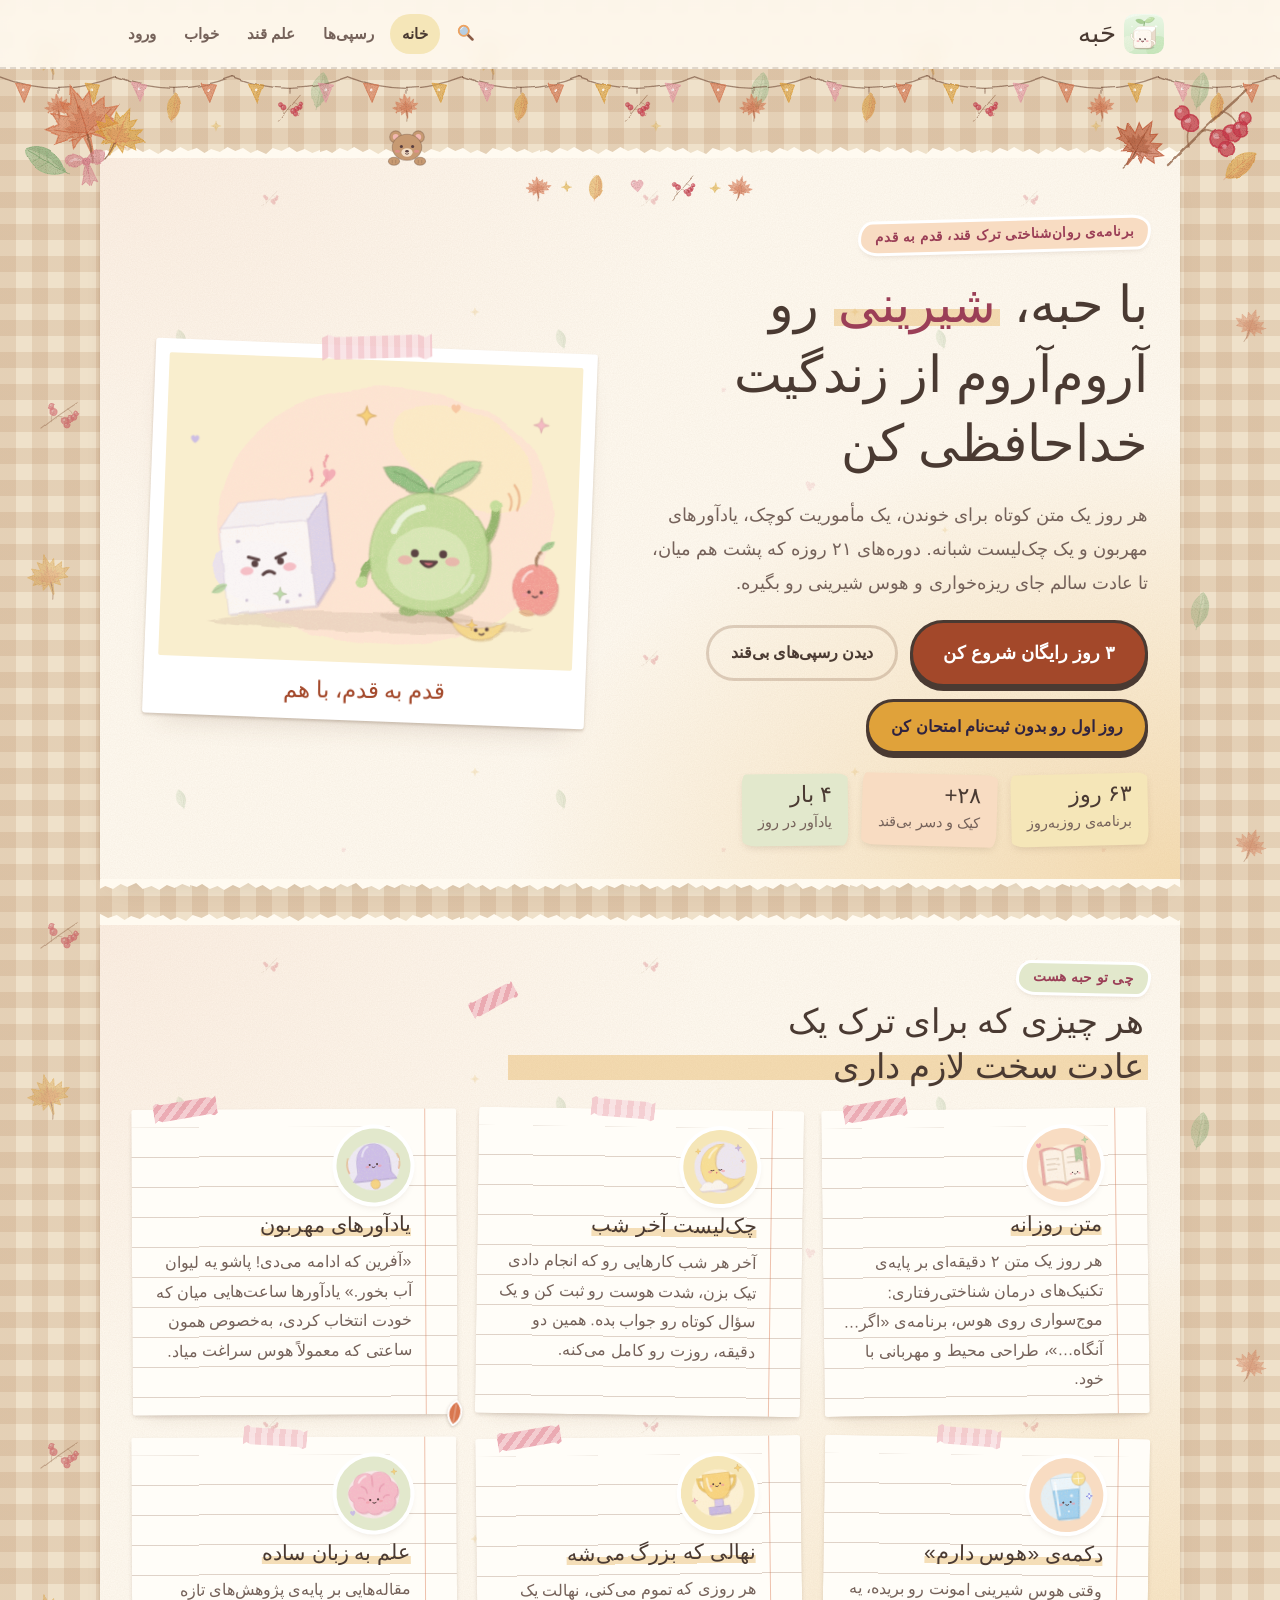
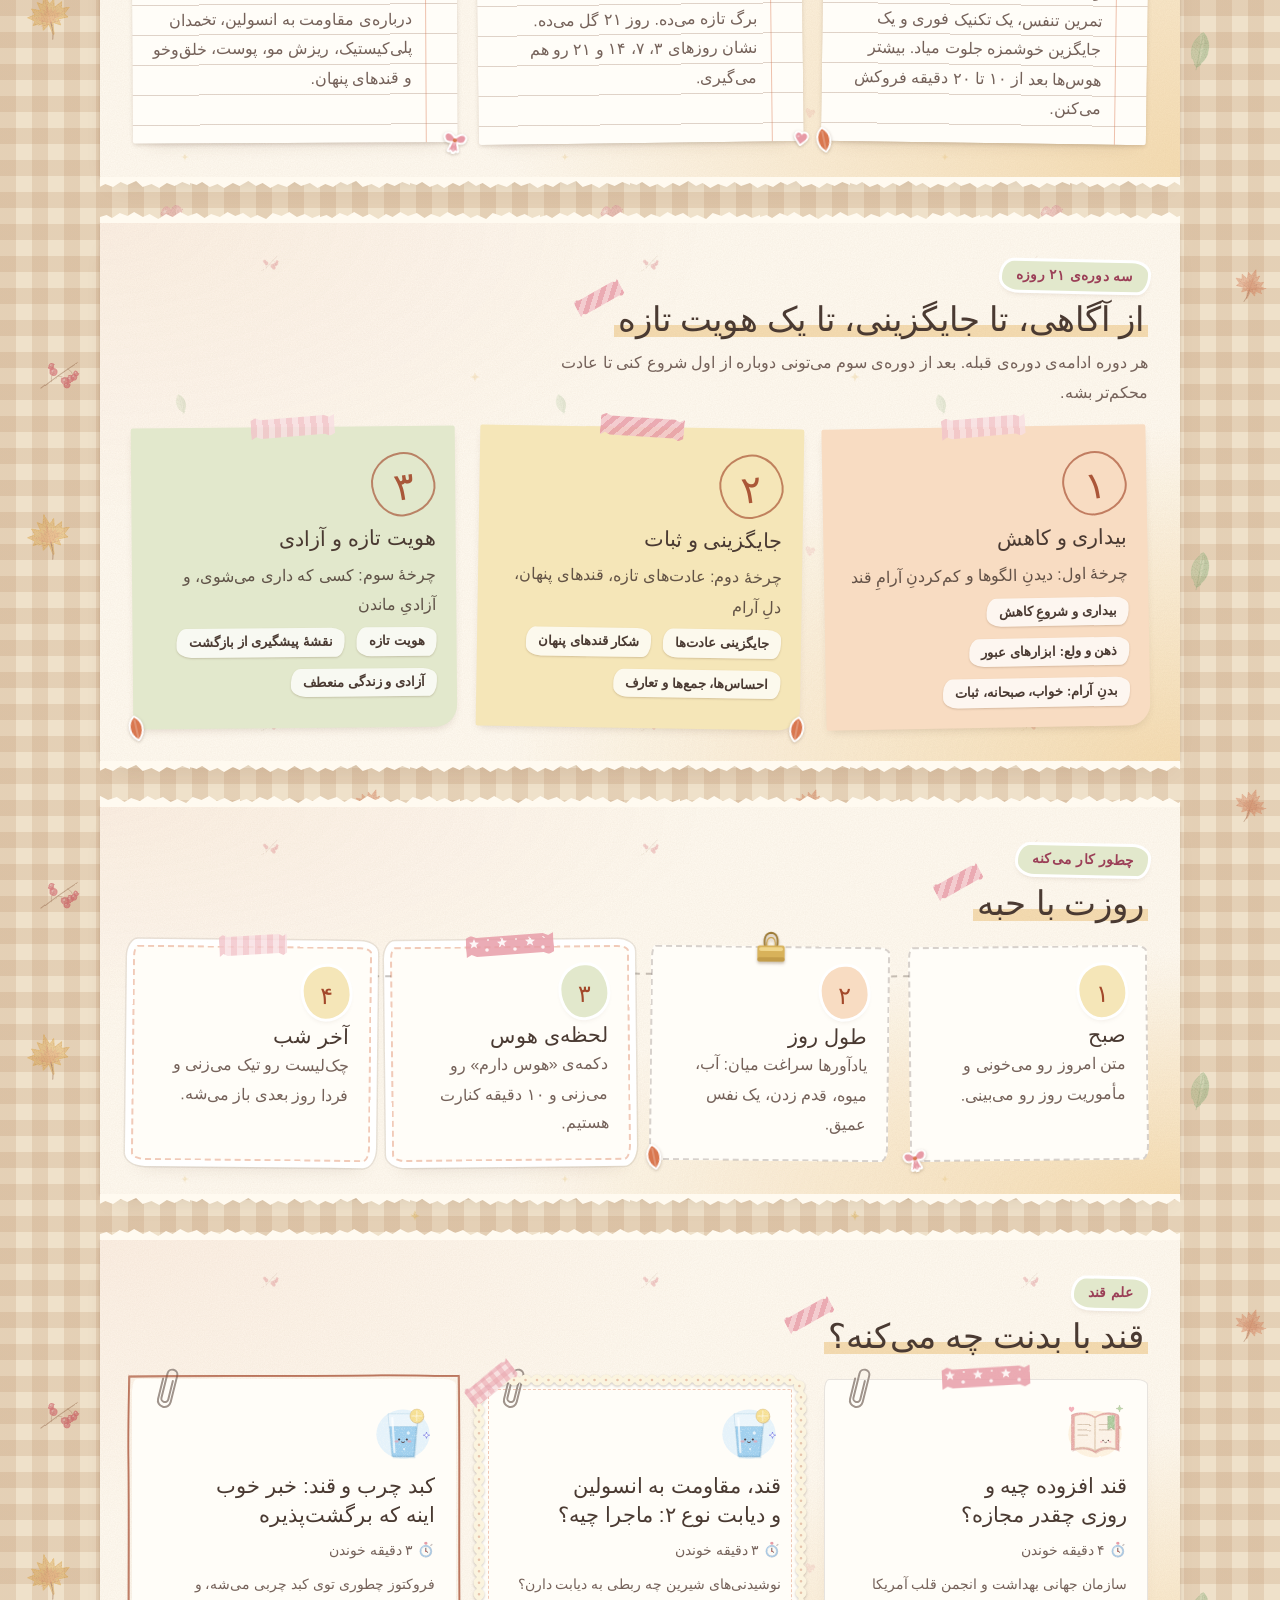
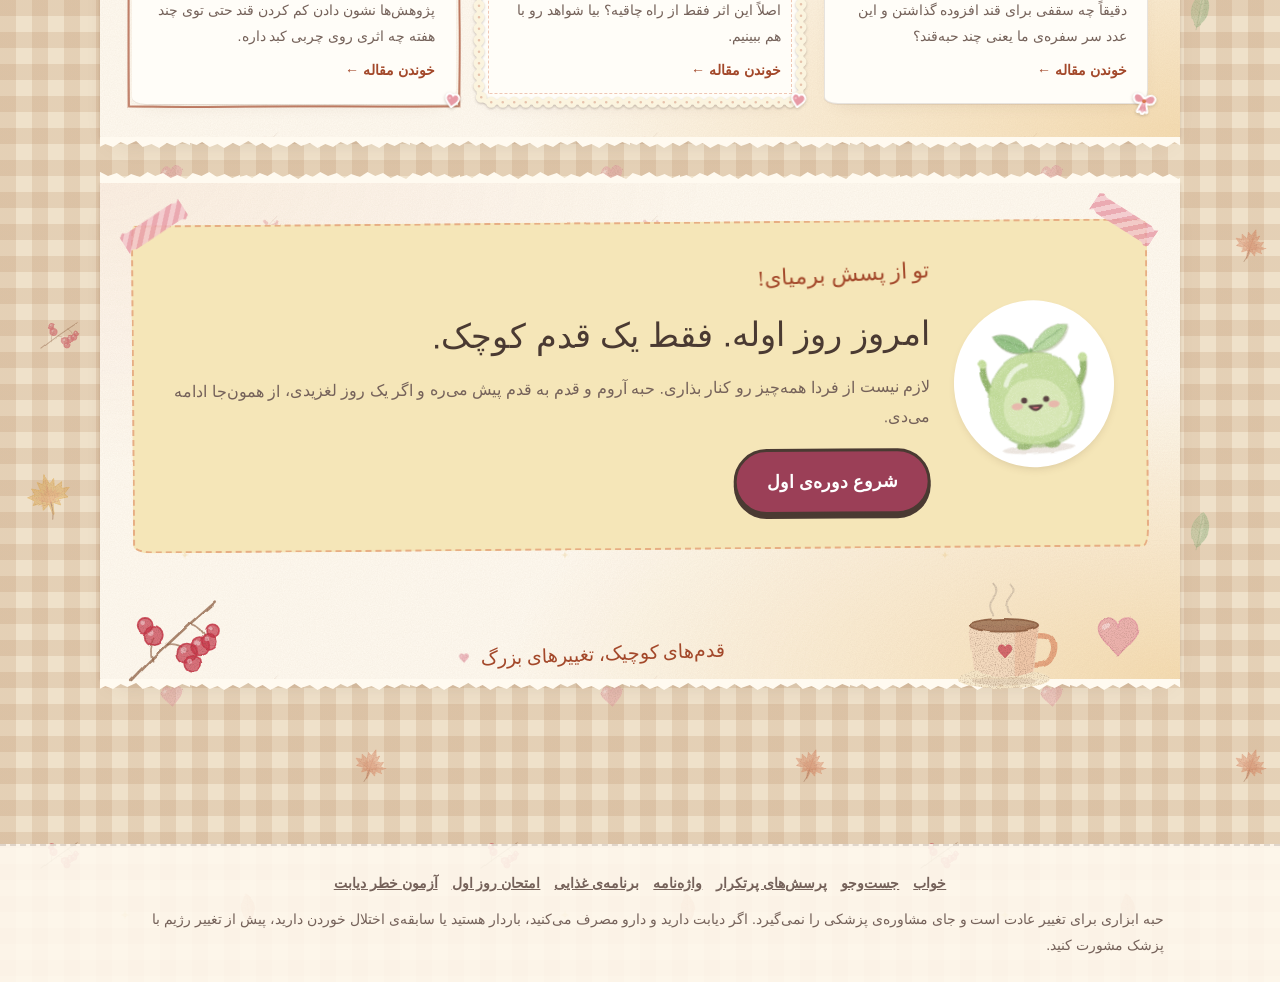
==== commit fb956825: "Paid subscription: 3-day trial, card-to-card payment with receipt upload and admin approval Access i" ====
--- a/index.html
+++ b/index.html
@@ -35,6 +35,7 @@
 <link rel="stylesheet" href="css/breakfast.css">
 <link rel="stylesheet" href="css/calorie.css">
 <link rel="stylesheet" href="css/period.css">
+<link rel="stylesheet" href="css/subscription.css">
 <style>
 .splash{position:fixed;inset:0;z-index:9999;display:flex;flex-direction:column;align-items:center;justify-content:center;gap:6px;background:radial-gradient(circle at 50% 38%,#f3fbef 0,#e3f3dc 55%,#cfe9c6 100%);transition:opacity .5s ease,visibility .5s}
 .splash img{width:min(42vw,180px);height:auto;filter:drop-shadow(0 10px 24px rgba(79,122,69,.22));animation:splash-pop .7s cubic-bezier(.2,1.4,.4,1) both}
@@ -84,6 +85,7 @@
 <script src="js/breakfast.js" defer></script>
 <script src="js/calorie.js" defer></script>
 <script src="js/period.js" defer></script>
+<script src="js/subscription.js" defer></script>
 <script src="js/admin.js" defer></script>
 <script src="js/app.js" defer></script>
 </body>
--- a/css/subscription.css
+++ b/css/subscription.css
@@ -0,0 +1,38 @@
+/* Subscription page (#subscribe), trial strip on #today, payments tab in the admin panel. */
+.sub-hero { display: flex; gap: 18px; align-items: center; }
+.sub-mascot { width: 110px; flex: none; }
+@media (max-width: 560px) { .sub-hero { flex-direction: column; text-align: center; } .sub-hero .row { justify-content: center; } .sub-mascot { width: 90px; } }
+
+.sub-plans { display: grid; grid-template-columns: repeat(4, minmax(0, 1fr)); gap: 12px; }
+@media (max-width: 820px) { .sub-plans { grid-template-columns: repeat(2, minmax(0, 1fr)); } }
+.sub-plan { position: relative; display: flex; flex-direction: column; align-items: center; gap: 6px; text-align: center; padding: 22px 10px 16px; cursor: pointer; font: inherit; color: var(--ink); border: 2px solid var(--line); transition: transform .15s ease, border-color .15s ease, box-shadow .15s ease; }
+.sub-plan:hover { transform: translateY(-2px); }
+.sub-plan.on { border-color: var(--mint); box-shadow: 0 0 0 4px var(--mint-soft); background: var(--mint-soft); }
+.sub-check { display: none; font-size: .8rem; font-weight: 700; color: var(--mint); }
+.sub-plan.on .sub-check { display: inline; }
+.sub-plan:focus-visible { outline: 3px solid var(--mint); outline-offset: 2px; }
+.sub-badge { position: absolute; top: -12px; inset-inline: 0; margin: 0 auto; width: max-content; padding: 2px 12px; border-radius: 999px; background: var(--berry); color: #fff; font-size: .78rem; font-weight: 700; }
+.sub-plan.hot:not(.on) { border-color: var(--berry-soft); }
+.sub-title { font-family: Lalezar, Vazirmatn, sans-serif; font-size: 1.25rem; font-weight: 400; }
+.sub-price { font-size: .9rem; }
+.sub-price b { font-size: 1.7rem; font-weight: 900; color: var(--mint); }
+.sub-was { font-size: .82rem; color: var(--ink-soft); text-decoration: line-through; }
+.sub-was.none { text-decoration: none; }
+.sub-note, .sub-saved { text-align: center; margin: 0; }
+
+.sub-steps { margin: 0; padding-inline-start: 22px; display: grid; gap: 16px; }
+.sub-steps li::marker { color: var(--mint); font-weight: 900; }
+.sub-bank { margin-top: 8px; padding: 14px; border-radius: var(--r); background: var(--surface-2); display: grid; gap: 10px; }
+.sub-cardno { font-family: ui-monospace, Menlo, Consolas, monospace; font-size: clamp(1.05rem, 5vw, 1.45rem); font-weight: 700; letter-spacing: .08em; text-align: center; word-break: break-all; }
+.sub-drop { display: flex; flex-direction: column; align-items: center; justify-content: center; gap: 4px; min-height: 120px; padding: 12px; border: 2px dashed var(--line); border-radius: var(--r); cursor: pointer; text-align: center; }
+.sub-drop:hover { border-color: var(--mint); }
+.sub-drop img { max-width: 100%; max-height: 320px; border-radius: 10px; }
+
+.sub-strip { display: flex; gap: 10px; align-items: center; padding: 12px 16px; color: var(--ink); text-decoration: none; background: var(--sun-soft); border-color: transparent; }
+.sub-strip.warn { background: var(--berry-soft); }
+.sub-row { display: flex; justify-content: space-between; align-items: center; gap: 10px; padding: 8px 0; border-top: 1px solid var(--line); }
+.sub-row:first-of-type { border-top: 0; }
+.sub-faq summary { cursor: pointer; }
+.sub-faq p { margin: 10px 0 0; }
+
+.sub-receipt img { display: block; max-width: min(100%, 420px); max-height: 560px; border-radius: 10px; border: 1px solid var(--line); }
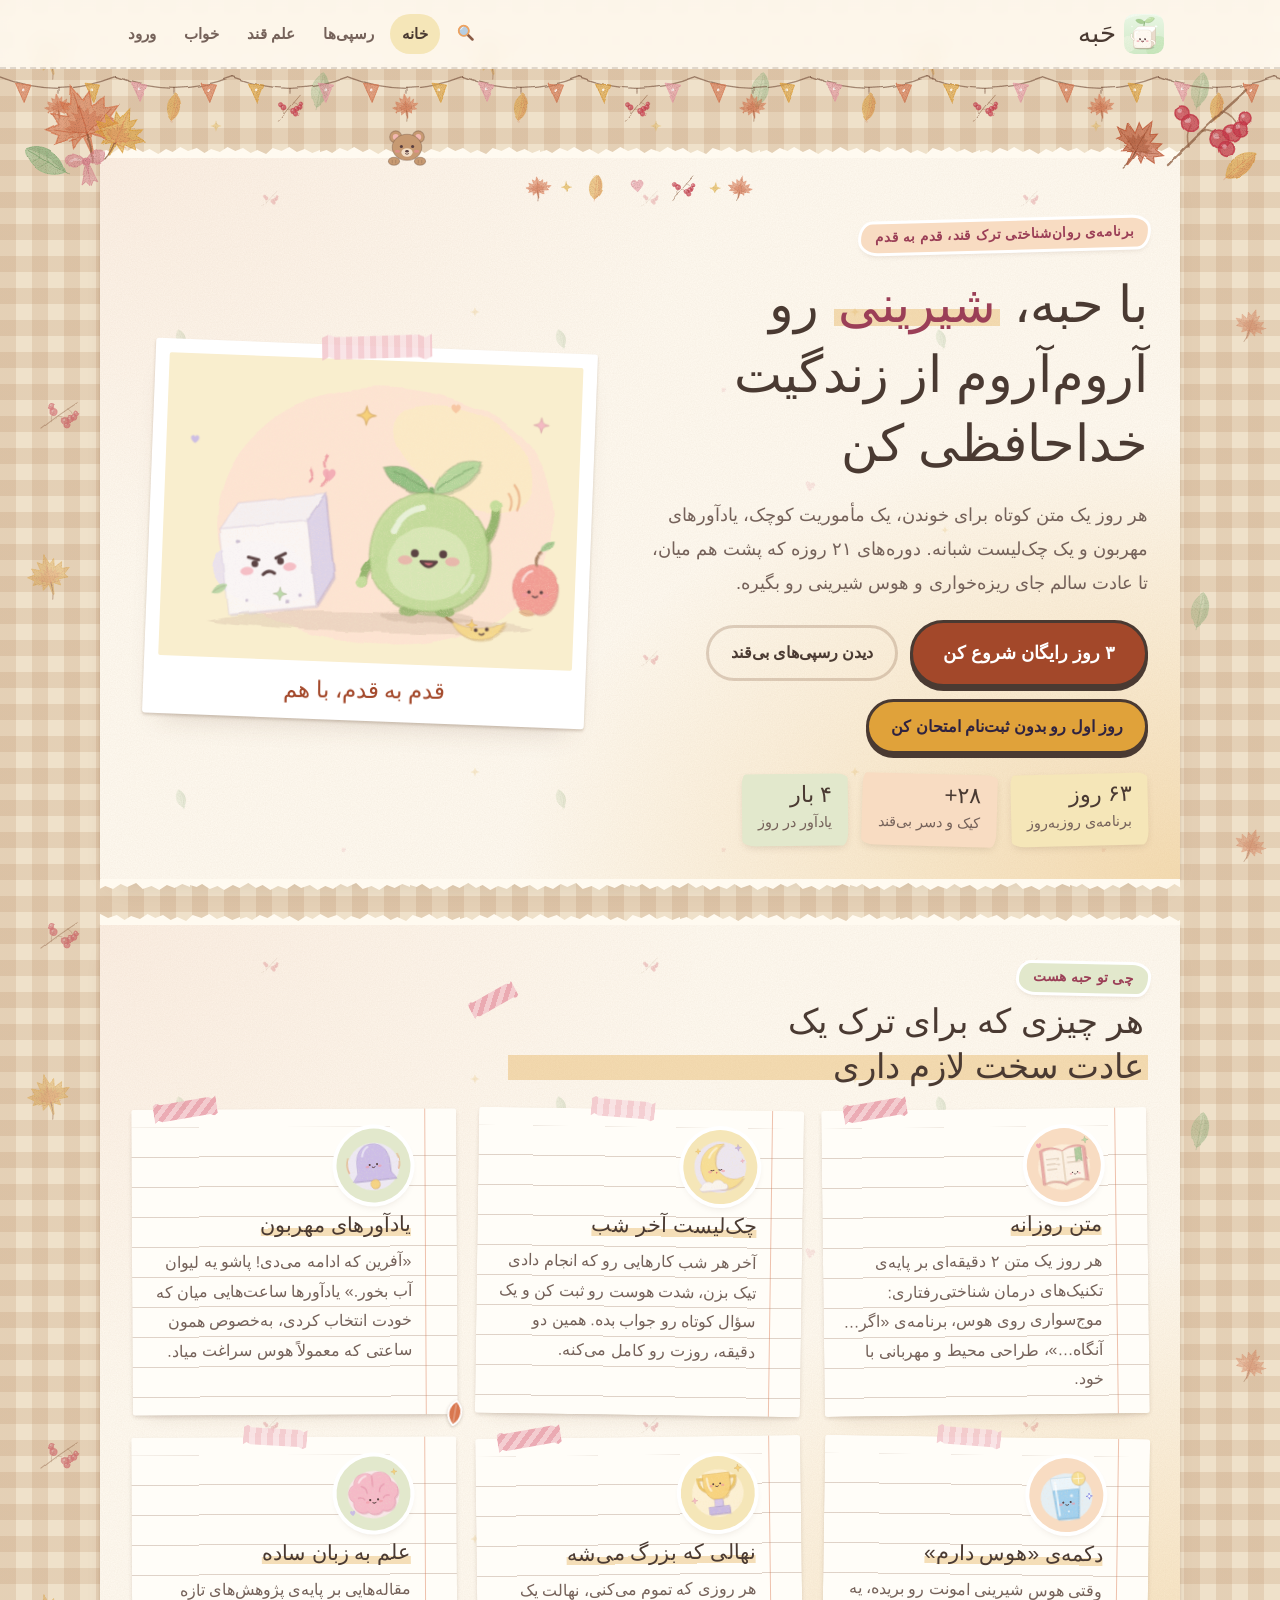
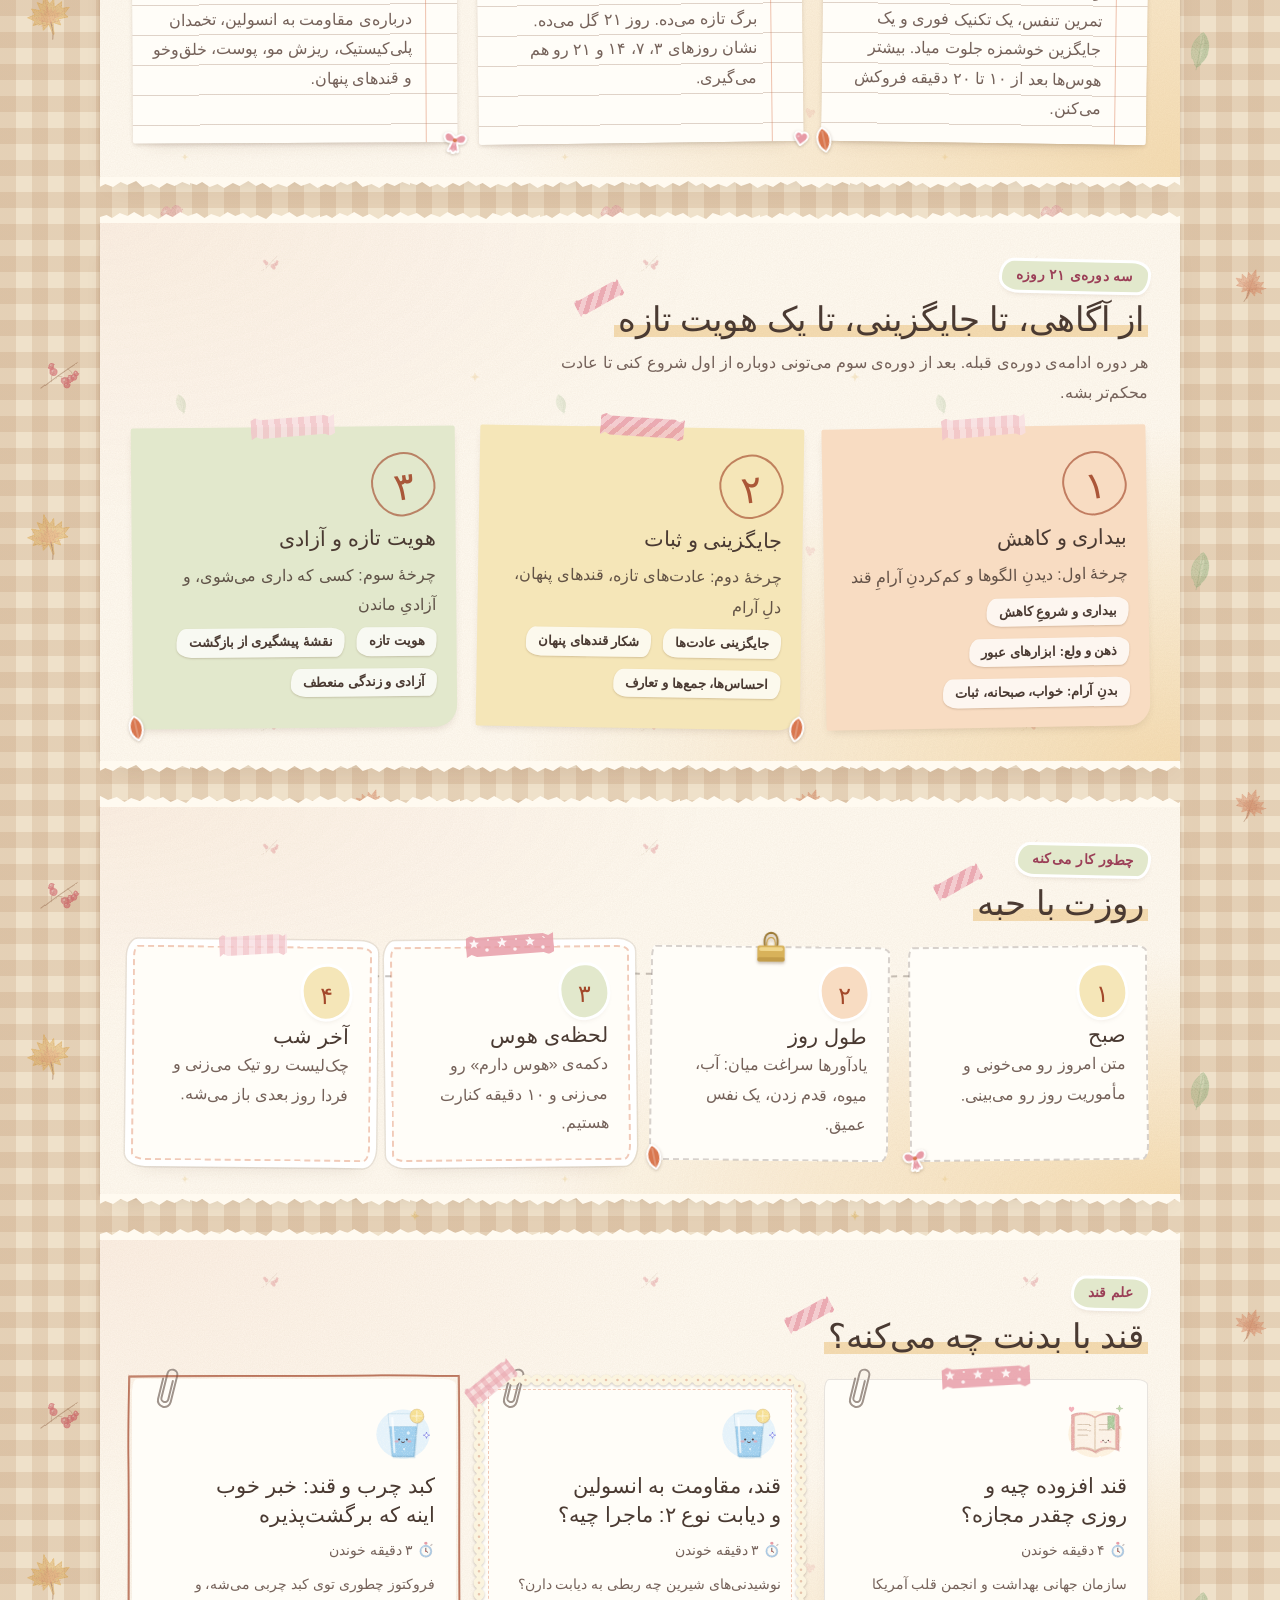
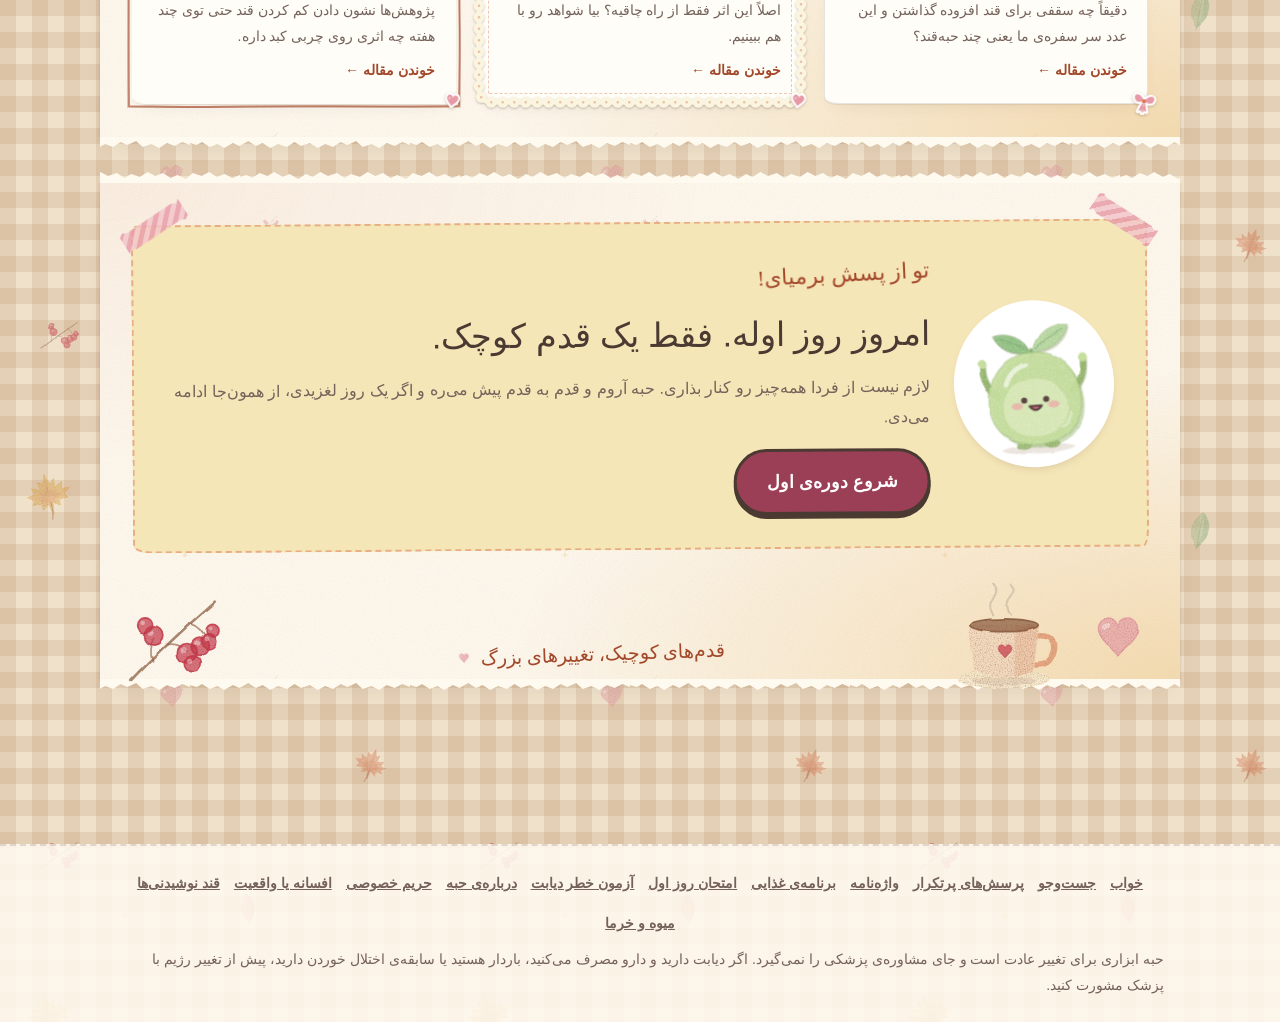
==== commit 3e24d1ec: "Add 50 improvements: craving triggers and plans, insights, reasons board, savings, targets, journal," ====
--- a/index.html
+++ b/index.html
@@ -13,8 +13,16 @@
 <meta property="og:site_name" content="حبه">
 <meta property="og:title" content="حبه؛ یار روزهای بی‌قند">
 <meta property="og:description" content="برنامه‌ی روان‌شناختی ۲۱ روزه برای ترک قند و شیرینی: متن روزانه، چک‌لیست شب، رسپی‌های بی‌قند، ورزش و خواب.">
-<meta property="og:image" content="img/icon.svg">
+<meta property="og:url" content="https://habbeapp.github.io/">
+<meta property="og:image" content="https://habbeapp.github.io/img/icon-512.png">
+<meta property="og:image:width" content="512">
+<meta property="og:image:height" content="512">
+<meta property="og:image:alt" content="لوگوی حبه">
 <meta name="twitter:card" content="summary">
+<meta name="twitter:title" content="حبه؛ یار روزهای بی‌قند">
+<meta name="twitter:image" content="https://habbeapp.github.io/img/icon-512.png">
+<link rel="canonical" href="https://habbeapp.github.io/">
+<script type="application/ld+json">{"@context":"https://schema.org","@graph":[{"@type":"WebApplication","name":"حبه","alternateName":"Habbeh","url":"https://habbeapp.github.io/","inLanguage":"fa","applicationCategory":"HealthApplication","operatingSystem":"Web, Android, iOS","description":"برنامه‌ی روان‌شناختی قدم‌به‌قدم برای ترک قند و شیرینی در دوره‌های ۲۱ روزه: متن روزانه، دکمه‌ی هوس دارم، چک‌لیست شب، رسپی‌های بی‌قند، ورزش و خواب.","image":"https://habbeapp.github.io/img/icon-512.png"},{"@type":"Organization","name":"حبه","url":"https://habbeapp.github.io/","logo":"https://habbeapp.github.io/img/icon-512.png"}]}</script>
 <meta name="theme-color" content="#2fa877">
 <link rel="manifest" href="manifest.webmanifest">
 <link rel="icon" href="img/icon.svg" type="image/svg+xml">
@@ -26,6 +34,7 @@
 <link rel="stylesheet" href="css/features-a.css">
 <link rel="stylesheet" href="css/features-b.css">
 <link rel="stylesheet" href="css/admin.css">
+<link rel="stylesheet" href="css/plus3.css">
 <link rel="stylesheet" href="css/content-plus.css">
 <link rel="stylesheet" href="css/sleep.css">
 <link rel="stylesheet" href="css/plus2.css">
@@ -35,7 +44,6 @@
 <link rel="stylesheet" href="css/breakfast.css">
 <link rel="stylesheet" href="css/calorie.css">
 <link rel="stylesheet" href="css/period.css">
-<link rel="stylesheet" href="css/subscription.css">
 <style>
 .splash{position:fixed;inset:0;z-index:9999;display:flex;flex-direction:column;align-items:center;justify-content:center;gap:6px;background:radial-gradient(circle at 50% 38%,#f3fbef 0,#e3f3dc 55%,#cfe9c6 100%);transition:opacity .5s ease,visibility .5s}
 .splash img{width:min(42vw,180px);height:auto;filter:drop-shadow(0 10px 24px rgba(79,122,69,.22));animation:splash-pop .7s cubic-bezier(.2,1.4,.4,1) both}
@@ -79,13 +87,14 @@
 <script src="js/sleep-sound.js" defer></script>
 <script src="js/sleep.js" defer></script>
 <script src="js/plus2.js" defer></script>
+<script src="js/plus3.js" defer></script>
+<script src="js/plus4.js" defer></script>
 <script src="js/theme.js" defer></script>
 <script src="js/move21.js" defer></script>
 <script src="js/night-theme.js" defer></script>
 <script src="js/breakfast.js" defer></script>
 <script src="js/calorie.js" defer></script>
 <script src="js/period.js" defer></script>
-<script src="js/subscription.js" defer></script>
 <script src="js/admin.js" defer></script>
 <script src="js/app.js" defer></script>
 </body>
--- a/css/plus3.css
+++ b/css/plus3.css
@@ -0,0 +1,126 @@
+/* plugins P3 + P4: improvements round 4 */
+.p3-chips { display: flex; flex-wrap: wrap; gap: 8px; }
+.p3-chip { display: inline-flex; align-items: center; gap: 6px; padding: 8px 14px; border: 2px solid var(--line); border-radius: 999px; background: var(--surface); color: var(--ink); font: 700 .92rem Vazirmatn, sans-serif; cursor: pointer; }
+.p3-chip span { font-size: 1.1rem; }
+.p3-chip[aria-pressed="true"] { border-color: var(--berry); background: var(--berry-soft); }
+.p3-chip:focus-visible, .p3-pin:focus-visible, .p3-cube:focus-visible, .p4-stars button:focus-visible { outline: 3px solid var(--lav); outline-offset: 2px; }
+.p3-plan { background: var(--lav-soft); border-color: transparent; }
+.p3-reason-sos { display: flex; gap: 12px; align-items: center; }
+.p3-reason-sos img { width: 84px; height: 84px; object-fit: cover; border-radius: 14px; flex: none; }
+
+/* insights */
+.p3-heat { display: grid; gap: 4px; overflow-x: auto; }
+.p3-hr { display: grid; grid-template-columns: 64px repeat(7, minmax(0, 72px)); gap: 4px; align-items: center; font-size: .72rem; }
+.p3-hr > span { color: var(--ink-soft); font-weight: 700; text-align: center; line-height: 1.3; }
+@media (max-width: 480px) { .p3-hr { grid-template-columns: 50px repeat(7, minmax(0, 1fr)); gap: 3px; font-size: .62rem; } .p3-hr i { height: 28px; } }
+.p3-hr > span:first-child { text-align: start; }
+.p3-hr i { font-style: normal; height: 34px; border: 1px solid var(--line); border-radius: 8px; display: grid; place-items: center; font-weight: 800; background: color-mix(in srgb, var(--berry) calc(var(--a, 0) * 85%), var(--surface-2)); color: var(--ink); }
+.p3-bar { display: grid; grid-template-columns: minmax(110px, 1fr) 2fr auto; gap: 8px; align-items: center; font-size: .9rem; }
+
+/* reasons */
+.p3-reasons { display: grid; grid-template-columns: repeat(auto-fill, minmax(240px, 1fr)); gap: 12px; }
+.p3-reason { display: flex; flex-direction: column; gap: 8px; }
+.p3-reason img, .p3-ph { width: 100%; aspect-ratio: 4 / 3; object-fit: cover; border-radius: 14px; }
+.p3-ph { display: grid; place-items: center; font-size: 2.6rem; background: var(--mint-soft); }
+.p3-reason p { font-weight: 700; }
+.p3-file { cursor: pointer; }
+.p3-reason-mini { display: flex; gap: 10px; align-items: center; text-decoration: none; color: inherit; padding: 12px 14px; }
+.p3-reason-mini img { width: 48px; height: 48px; border-radius: 12px; object-fit: cover; flex: none; }
+.p3-reason-mini > span:first-child { font-size: 1.6rem; flex: none; }
+
+/* game */
+.p3-field { position: relative; height: min(56vh, 380px); border-radius: 18px; border: 3px dashed var(--line); background: var(--mint-soft); overflow: hidden; }
+.p3-cube { position: absolute; width: 56px; height: 56px; border: 0; border-radius: 14px; background: var(--surface); box-shadow: 0 3px 0 var(--ink); font-size: 1.8rem; cursor: pointer; animation: p3-in .25s ease both; touch-action: manipulation; }
+.p3-cube.pop { transform: scale(1.5); opacity: 0; transition: .18s; }
+@keyframes p3-in { from { transform: scale(.3); opacity: 0; } to { transform: none; opacity: 1; } }
+@media (prefers-reduced-motion: reduce) { .p3-cube { animation: none; } .p3-cube.pop { transition: none; } }
+
+/* hard day + pledge */
+.p3-hard { background: var(--lav-soft); border-color: transparent; }
+.p3-steps { margin: 0; padding-inline-start: 22px; line-height: 2; }
+.p3-hardmode .tip-card, .p3-hardmode .ifthen-card, .p3-hardmode .rem-list, .p3-hardmode .stat-row, .p3-hardmode .p2-next, .p3-hardmode .p2-tour, .p3-hardmode .p3-mile, .p3-hardmode .saved-card { display: none !important; }
+.p3-hardmode .reading p ~ p { display: none; }
+.p3-pledge { display: flex; gap: 14px; align-items: center; border-color: var(--sun); border-width: 3px; }
+.p3-pledge > .stack { flex: 1; }
+.p3-pi { font-size: 1.9rem; width: 54px; height: 54px; flex: none; border-radius: 16px; display: grid; place-items: center; background: var(--sun-soft); }
+.p3-pledged { align-self: flex-start; padding: 4px 14px; border-radius: 999px; background: var(--sun-soft); font-weight: 700; }
+@media (max-width: 560px) { .p3-pledge { flex-wrap: wrap; } .p3-pledge .btn { width: 100%; } }
+
+/* quick add */
+.p3-fab { position: fixed; z-index: 25; inset-inline-start: max(16px, env(safe-area-inset-left, 0px)); bottom: calc(84px + env(safe-area-inset-bottom, 0px)); width: 52px; height: 52px; border-radius: 50%; border: 3px solid var(--ink); background: var(--sun); color: var(--ink); font: 900 1.6rem/1 Vazirmatn, sans-serif; box-shadow: 0 4px 0 var(--ink); cursor: pointer; }
+.p3-fab[hidden] { display: none; }
+@media (max-width: 860px) { .p3-fab { bottom: calc(140px + env(safe-area-inset-bottom, 0px)); width: 46px; height: 46px; font-size: 1.4rem; box-shadow: 0 3px 0 var(--ink); } }
+.p3-quick { display: grid; grid-template-columns: repeat(auto-fill, minmax(130px, 1fr)); gap: 10px; }
+.p3-q { display: flex; flex-direction: column; align-items: center; gap: 6px; padding: 16px 10px; cursor: pointer; font: 700 .95rem Vazirmatn, sans-serif; color: var(--ink); }
+.p3-q span { font-size: 1.8rem; }
+
+/* progress */
+.p3-goal .progress i { background: var(--sun); }
+.p3-mile .progress i { background: var(--lav); }
+.p3-targets { display: grid; grid-template-columns: repeat(auto-fill, minmax(230px, 1fr)); gap: 12px; }
+.p3-sk { display: grid; grid-template-columns: repeat(3, 1fr); text-align: center; gap: 8px; }
+.p3-sk > div { display: flex; flex-direction: column; }
+.p3-sk b { font-size: 1.6rem; }
+.p3-live b { font-size: 1.15rem; }
+.p3-wall { display: grid; grid-template-columns: repeat(auto-fill, 12px); gap: 3px; max-height: 260px; overflow: auto; }
+.p3-wall i { width: 12px; height: 12px; border-radius: 3px; background: var(--surface); border: 1.5px solid var(--ink-soft); box-shadow: inset -2px -2px 0 var(--surface-2); }
+.p3-wins { display: flex; flex-wrap: wrap; gap: 8px; }
+.p3-wins span { padding: 6px 12px; border-radius: 14px; background: var(--sun-soft); font-size: .9rem; }
+.p3-story-img { width: min(60vw, 260px); margin: 0 auto; border-radius: 16px; border: 2px solid var(--line); }
+
+/* tools hub */
+.p3-tbar .filters { flex-wrap: wrap; }
+.p3-pin { position: absolute; top: 6px; inset-inline-end: 6px; width: 32px; height: 32px; border-radius: 50%; border: 0; background: transparent; cursor: pointer; opacity: .25; font-size: .95rem; filter: grayscale(1); }
+.p3-pin[aria-pressed="true"] { opacity: 1; filter: none; }
+.tool:hover .p3-pin, .p3-pin:focus-visible { opacity: .8; }
+.p3-mini { grid-template-columns: repeat(auto-fill, minmax(120px, 1fr)) !important; margin-bottom: 6px; }
+.p3-mini .tool { padding: 10px; }
+
+/* a11y, top, offline, lock */
+.p3-skiplink { position: absolute; z-index: 200; inset-inline-start: 12px; top: -60px; padding: 10px 16px; border-radius: 12px; background: var(--ink); color: var(--bg); font-weight: 800; text-decoration: none; }
+.p3-skiplink:focus { top: 10px; }
+.p3-sr { position: absolute; width: 1px; height: 1px; overflow: hidden; clip: rect(0 0 0 0); white-space: nowrap; }
+#app:focus, #app h1:focus, #app h2:focus { outline: none; }
+.p3-top { position: fixed; z-index: 24; inset-inline-end: max(16px, env(safe-area-inset-right, 0px)); bottom: calc(20px + env(safe-area-inset-bottom, 0px)); width: 44px; height: 44px; border-radius: 50%; border: 2px solid var(--line); background: var(--surface); color: var(--ink); font: 900 1.2rem Vazirmatn, sans-serif; cursor: pointer; box-shadow: 0 2px 8px rgba(0, 0, 0, .12); }
+.p3-top[hidden] { display: none; }
+@media (max-width: 860px) { .p3-top { bottom: calc(80px + env(safe-area-inset-bottom, 0px)); } }
+.p3-off { position: sticky; top: 0; z-index: 70; padding: 8px 14px; text-align: center; font-size: .88rem; font-weight: 700; background: var(--sun-soft); color: var(--ink); border-bottom: 2px solid var(--sun); }
+.p3-lock { position: fixed; inset: 0; z-index: 9000; display: grid; place-items: center; padding: 24px; background: var(--bg); }
+kbd { font: 800 .85rem Vazirmatn, monospace; padding: 2px 9px; border-radius: 7px; border: 2px solid var(--line); border-bottom-width: 3px; background: var(--surface-2); }
+
+/* P4: content */
+.p4-myth { text-align: center; align-items: center; }
+.p4-ms { font-size: 1.15rem; font-weight: 800; line-height: 1.9; }
+.p4-verdict { padding: 14px; border-radius: 16px; text-align: start; width: 100%; }
+.p4-verdict.ok { background: var(--mint-soft); } .p4-verdict.no { background: var(--berry-soft); }
+.p4-rule p { margin: 0; }
+.p4-table { display: flex; flex-direction: column; }
+.p4-tr { display: grid; grid-template-columns: minmax(0, 2.4fr) 70px minmax(0, 1.6fr) 64px; gap: 8px; align-items: center; padding: 8px 0; border-bottom: 1px dashed var(--line); }
+.p4-tr:last-child { border: 0; }
+@media (max-width: 560px) { .p4-tr { grid-template-columns: 1fr auto auto; } .p4-tr > :nth-child(3) { grid-column: 1 / -1; order: 5; } }
+.p4-cubes { display: inline-flex; flex-wrap: wrap; gap: 3px; vertical-align: middle; }
+.p4-cubes i { width: 13px; height: 13px; border-radius: 3px; background: var(--surface); border: 1.5px solid var(--ink-soft); box-shadow: inset -2px -2px 0 var(--surface-2); }
+.p4-cubes i.h { width: 7px; }
+.p4-season { display: grid; grid-template-columns: repeat(auto-fill, minmax(230px, 1fr)); gap: 10px; }
+.p4-now { border-color: var(--mint); border-width: 3px; }
+.p4-drink { display: flex; gap: 12px; align-items: center; }
+.p4-di { font-size: 1.7rem; width: 50px; height: 50px; flex: none; border-radius: 14px; display: grid; place-items: center; background: var(--surface-2); }
+.p4-names { display: flex; flex-wrap: wrap; gap: 8px; }
+.p4-name { display: inline-flex; flex-direction: column; padding: 6px 12px; border-radius: 12px; background: var(--sun-soft); font-size: .88rem; }
+.p4-name span { font-size: .72rem; color: var(--ink-soft); }
+.p4-opts { display: grid; grid-template-columns: repeat(auto-fill, minmax(150px, 1fr)); gap: 8px; }
+.p4-list { margin: 0; padding-inline-start: 20px; line-height: 1.9; font-size: .94rem; }
+.p4-stars { display: inline-flex; gap: 2px; }
+.p4-stars button { border: 0; background: none; font-size: 1.7rem; line-height: 1; color: var(--line); cursor: pointer; padding: 2px; }
+.p4-stars button.on { color: var(--sun); }
+.p4-quote { font-weight: 700; line-height: 1.9; }
+.p4-url { padding: 8px 12px; border-radius: 10px; background: var(--surface-2); word-break: break-all; }
+.p4-about p { margin: 0; }
+
+@media print {
+  body.p4-printing > *:not(.modal) { display: none !important; }
+  body.p4-printing .modal { position: static !important; background: none !important; display: block !important; padding: 0 !important; }
+  body.p4-printing .modal .sheet { border: 0 !important; max-height: none !important; overflow: visible !important; box-shadow: none !important; }
+  body.p4-printing .modal .x, body.p4-printing .no-print, body.p4-printing .p4-rnote, body.p4-printing button { display: none !important; }
+  .p3-fab, .p3-top, .p3-off { display: none !important; }
+}
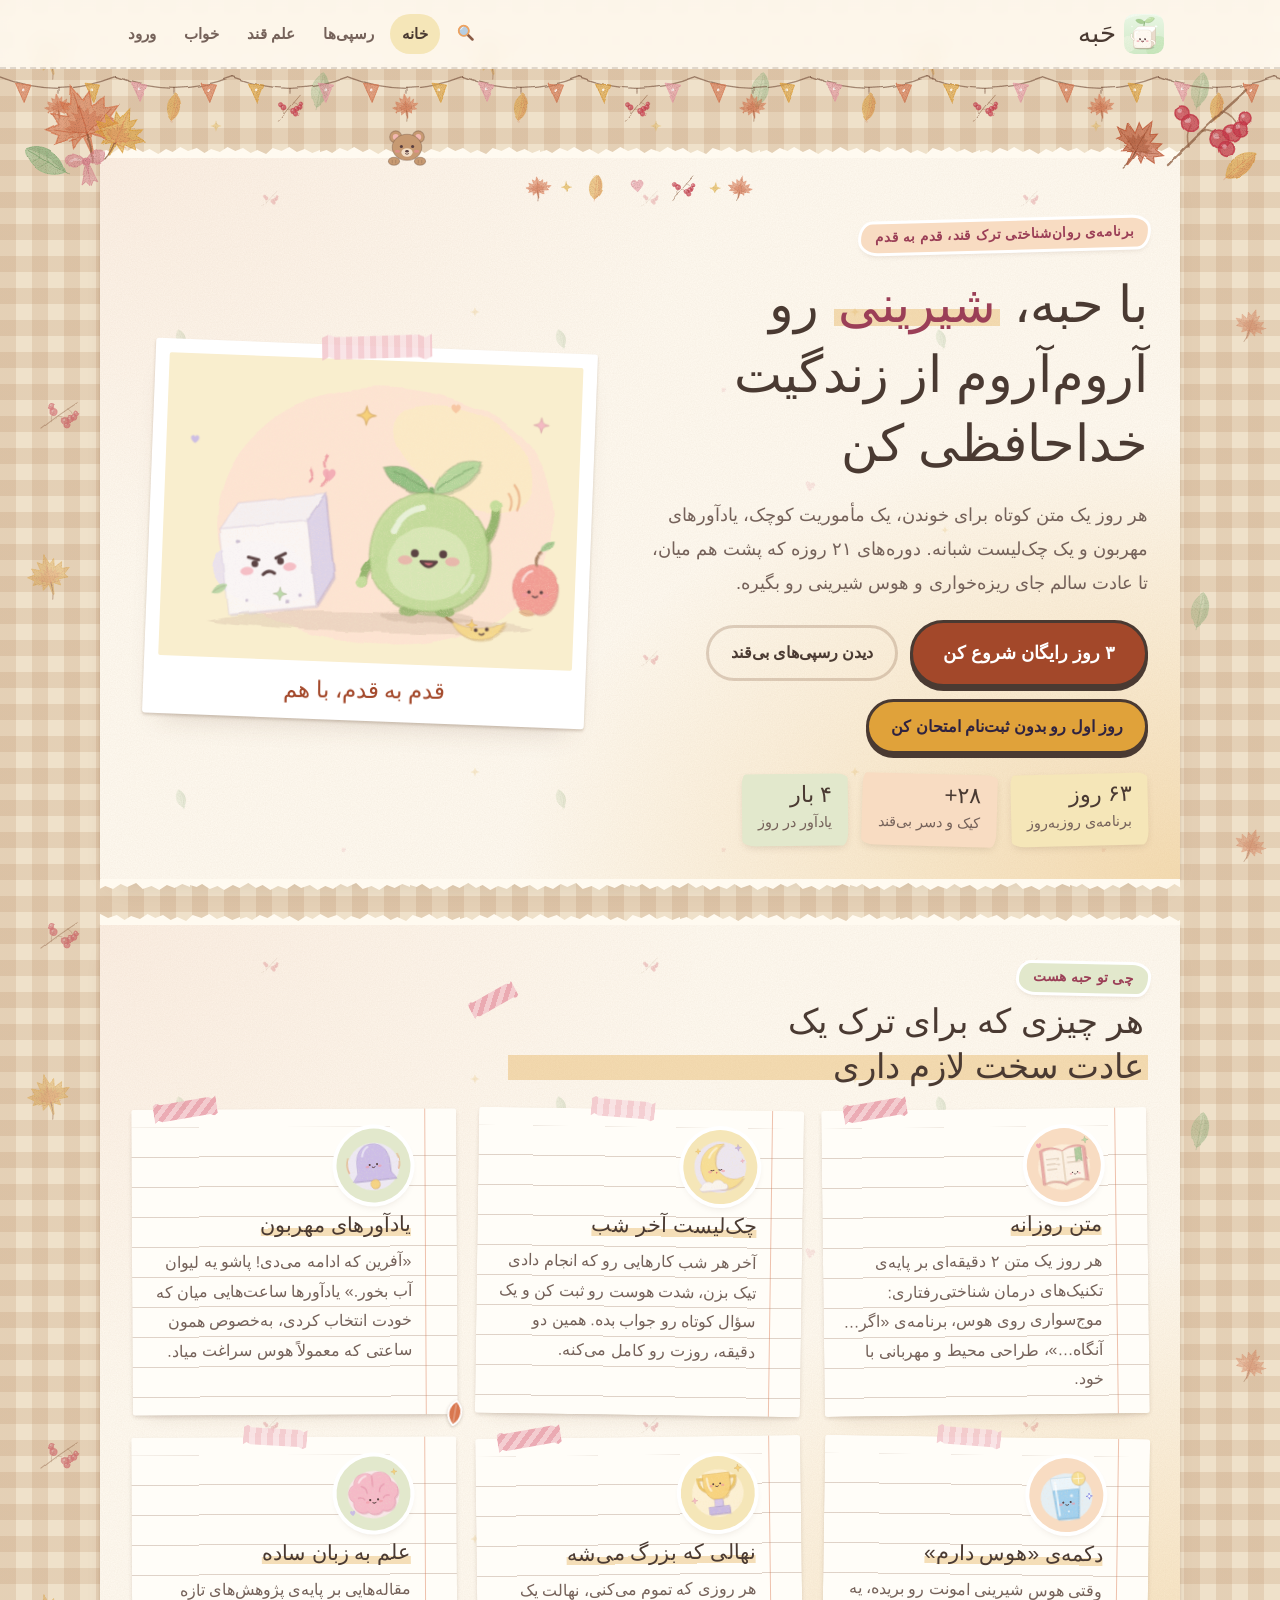
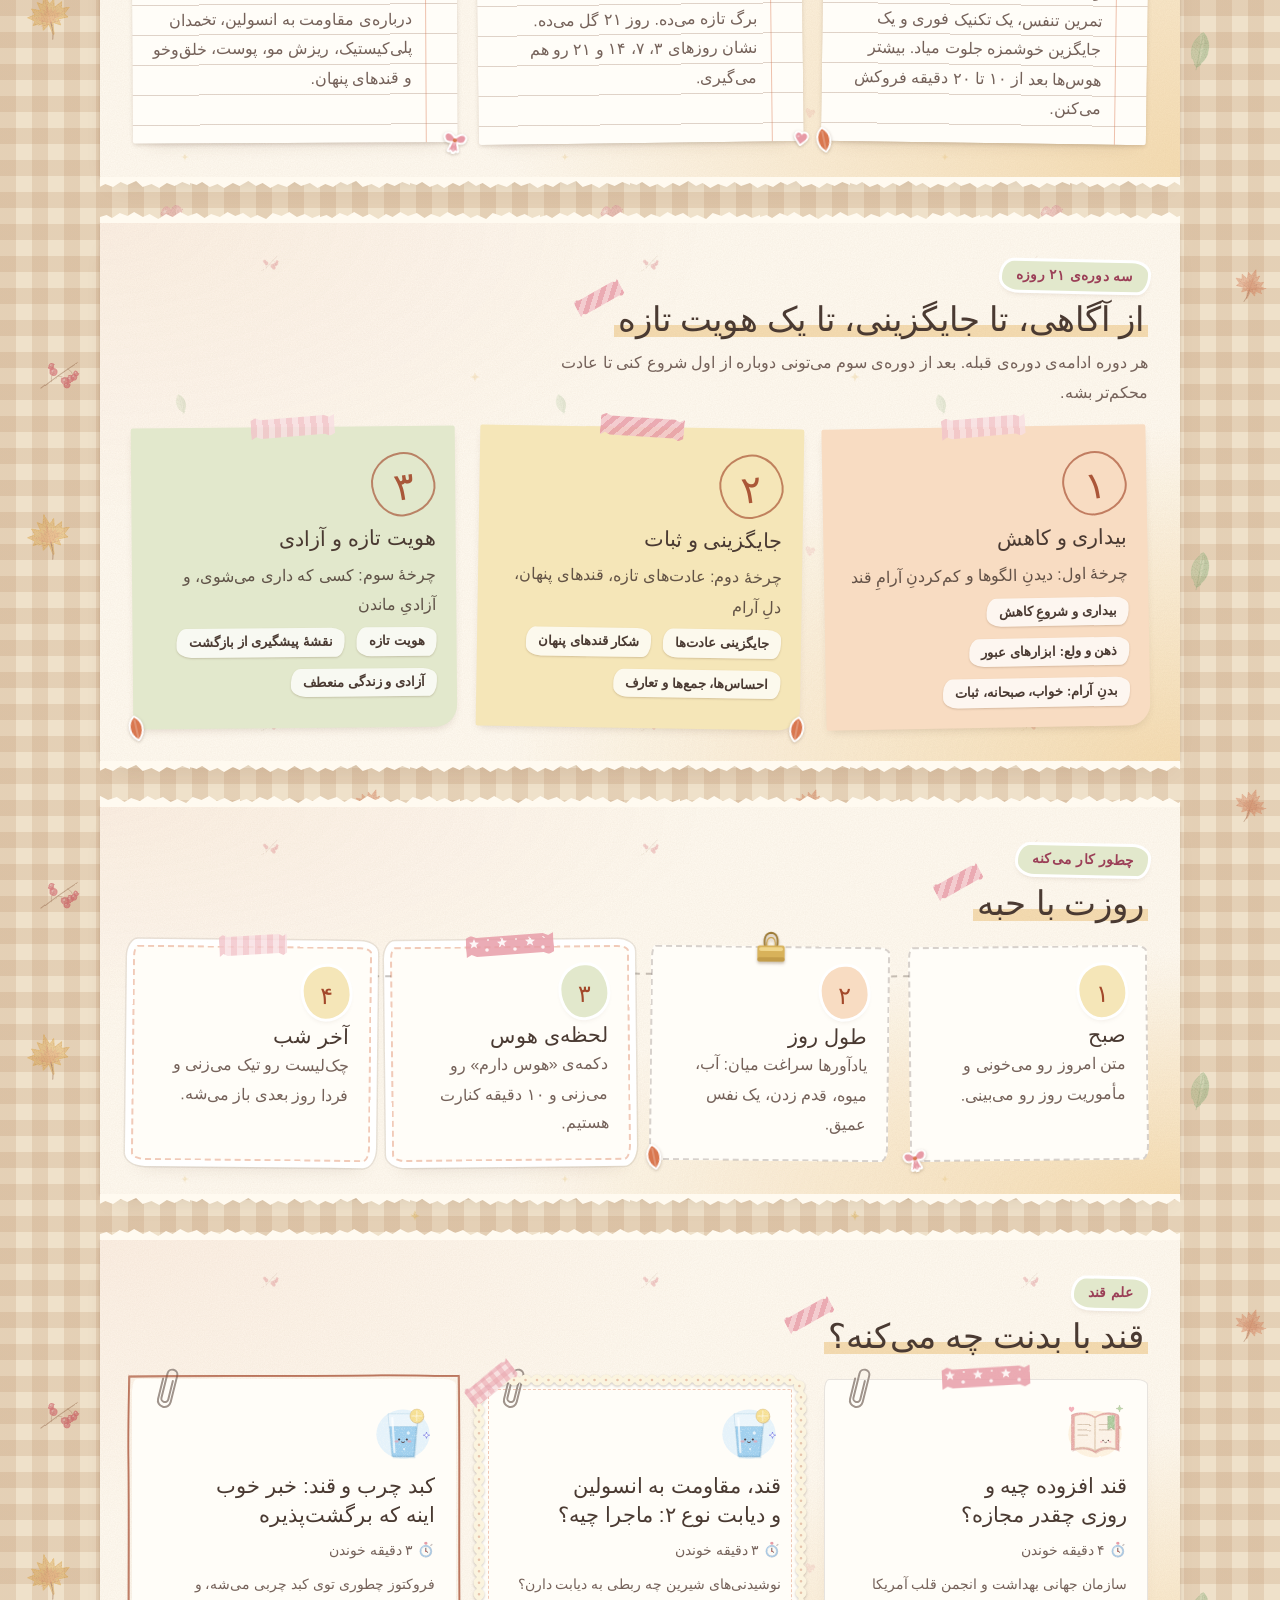
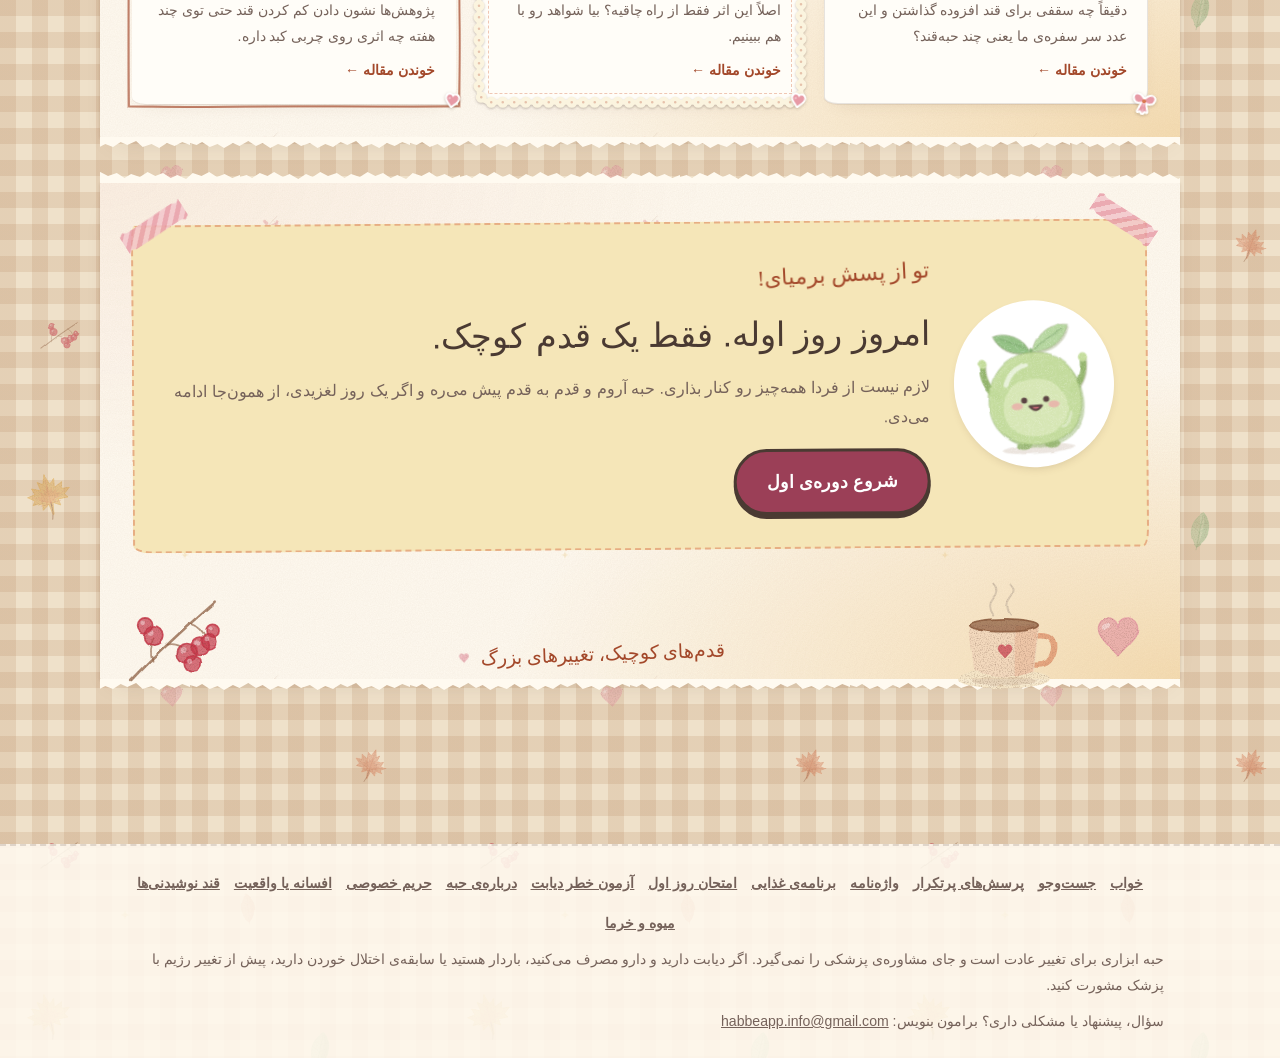
==== commit 6c2cd693: "Add contact email habbeapp.info@gmail.com Co-Authored-By: Claude Opus 5.5 <noreply@anthropic.com> Cl" ====
--- a/index.html
+++ b/index.html
@@ -44,6 +44,7 @@
 <link rel="stylesheet" href="css/breakfast.css">
 <link rel="stylesheet" href="css/calorie.css">
 <link rel="stylesheet" href="css/period.css">
+<link rel="stylesheet" href="css/pregnancy.css">
 <style>
 .splash{position:fixed;inset:0;z-index:9999;display:flex;flex-direction:column;align-items:center;justify-content:center;gap:6px;background:radial-gradient(circle at 50% 38%,#f3fbef 0,#e3f3dc 55%,#cfe9c6 100%);transition:opacity .5s ease,visibility .5s}
 .splash img{width:min(42vw,180px);height:auto;filter:drop-shadow(0 10px 24px rgba(79,122,69,.22));animation:splash-pop .7s cubic-bezier(.2,1.4,.4,1) both}
@@ -65,7 +66,7 @@
 <main id="app"></main>
 <nav class="tabbar" id="tabbar" aria-label="منوی پایین"></nav>
 <button class="sos-fab" id="sos" hidden>🆘 هوس دارم</button>
-<footer class="footer"><div class="wrap">حبه ابزاری برای تغییر عادت است و جای مشاوره‌ی پزشکی را نمی‌گیرد. اگر دیابت دارید و دارو مصرف می‌کنید، باردار هستید یا سابقه‌ی اختلال خوردن دارید، پیش از تغییر رژیم با پزشک مشورت کنید.</div></footer>
+<footer class="footer"><div class="wrap">حبه ابزاری برای تغییر عادت است و جای مشاوره‌ی پزشکی را نمی‌گیرد. اگر دیابت دارید و دارو مصرف می‌کنید، باردار هستید یا سابقه‌ی اختلال خوردن دارید، پیش از تغییر رژیم با پزشک مشورت کنید.<p class="foot-contact">سؤال، پیشنهاد یا مشکلی داری؟ برامون بنویس: <a href="mailto:habbeapp.info@gmail.com" dir="ltr">habbeapp.info@gmail.com</a></p></div></footer>
 <script src="js/config.js" defer></script>
 <script src="js/icons.js" defer></script>
 <script src="js/icons-a.js" defer></script>
@@ -95,6 +96,8 @@
 <script src="js/breakfast.js" defer></script>
 <script src="js/calorie.js" defer></script>
 <script src="js/period.js" defer></script>
+<script src="js/pregnancy-data.js" defer></script>
+<script src="js/pregnancy.js" defer></script>
 <script src="js/admin.js" defer></script>
 <script src="js/app.js" defer></script>
 </body>
--- a/css/style.css
+++ b/css/style.css
@@ -259,3 +259,6 @@
 .rem-list .row + .row { margin-top: 6px; }
 
 @media (max-width: 620px) { .tabbar.on { padding-inline: max(4px, env(safe-area-inset-right, 0px)); gap: 2px; } .tabbar a { font-size: .66rem; white-space: nowrap; letter-spacing: -.01em; } .tabbar a .i { font-size: 1.2rem; } }
+
+.foot-contact { margin: 10px 0 0; }
+.foot-contact a { color: inherit; text-decoration: underline; word-break: break-all; }
--- a/css/pregnancy.css
+++ b/css/pregnancy.css
@@ -0,0 +1,101 @@
+/* plugin «بارداری و پس از زایمان» (js/pregnancy.js): soft blush and lavender, calm and clear. */
+:root { --pg-track: #f1e9f3; --pg-soft: #fbf3f7; --pg-rose: #c9577a; --pg-lav: #7d6cc9; --pg-band: rgba(125, 108, 201, .18); --pg-red-bg: #fff0f2; --pg-red-line: #e58a9d; --pg-day-bg: #fff8e8; --pg-day-line: #e6c15a; }
+@media (prefers-color-scheme: dark) {
+  :root:not([data-theme="light"]) { --pg-track: #3a3046; --pg-soft: #2e2638; --pg-rose: #ff9ab6; --pg-lav: #b9adf5; --pg-band: rgba(185, 173, 245, .2); --pg-red-bg: #3b2430; --pg-red-line: #b8566d; --pg-day-bg: #3a3222; --pg-day-line: #a58a35; }
+}
+:root[data-theme="dark"] { --pg-track: #3a3046; --pg-soft: #2e2638; --pg-rose: #ff9ab6; --pg-lav: #b9adf5; --pg-band: rgba(185, 173, 245, .2); --pg-red-bg: #3b2430; --pg-red-line: #b8566d; --pg-day-bg: #3a3222; --pg-day-line: #a58a35; }
+
+.pg .eyebrow, .pg-art .eyebrow { color: var(--pg-rose); }
+.pg-hero { display: flex; gap: 20px; align-items: center; background: radial-gradient(120% 90% at 85% 0%, var(--pg-soft) 0%, transparent 60%), var(--surface); }
+.pg-hero h2 { margin: 0; }
+.pg-ringw { flex: none; display: grid; place-items: center; }
+.pg-ring { display: block; max-width: 100%; height: auto; }
+.pg-rt1 { font-family: var(--font-display); font-size: 26px; fill: var(--ink); }
+.pg-rt2 { font-size: 14px; fill: var(--ink-soft); font-family: var(--font-body); font-weight: 700; }
+.pg-line { margin: 0; line-height: 1.9; }
+.pg-chip { background: var(--pg-track); font-weight: 800; }
+.pg-sm { padding: 6px 14px; font-size: .88rem; }
+.pg-redbar { display: flex; flex-wrap: wrap; gap: 8px; }
+.pg-tabs { position: sticky; top: 64px; z-index: 5; background: var(--bg); padding: 6px 0; overflow-x: auto; flex-wrap: nowrap; scrollbar-width: none; }
+.pg-tabs::-webkit-scrollbar { display: none; }
+.pg-tabs button { white-space: nowrap; flex: none; }
+.pg p { line-height: 1.95; }
+.pg ul { margin: 4px 0; padding-inline-start: 20px; line-height: 1.9; }
+.pg-week h3 { margin: 0; }
+.pg-week p { margin: 0; }
+.pg-wk > summary { cursor: pointer; padding: 10px 4px; list-style-position: inside; }
+.pg-wk[open] > summary { margin-bottom: 8px; }
+.pg-refs summary { cursor: pointer; color: var(--ink-soft); }
+.pg-refs .refs { margin-top: 6px; }
+.pg-anc { align-items: flex-start; padding: 8px 0; border-top: 1px dashed var(--line); }
+.pg-anc.late > span > b { color: var(--pg-rose); }
+.pg-anc .chip { margin-inline-start: 4px; }
+.pg-dots { display: inline-flex; gap: 5px; }
+.pg-dots i { width: 12px; height: 12px; border-radius: 50%; background: var(--pg-track); display: inline-block; }
+.pg-dots i.on { background: var(--mint); }
+.pg-red-now, .pg-red-day { border-radius: 16px; padding: 10px 14px; }
+.pg-red-now { background: var(--pg-red-bg); border: 2px solid var(--pg-red-line); }
+.pg-red-day { background: var(--pg-day-bg); border: 2px solid var(--pg-day-line); }
+.pg-red-now ul, .pg-red-day ul { margin: 6px 0 0; }
+.pg-help { display: flex; flex-wrap: wrap; gap: 8px; }
+.pg-help .btn { flex-direction: column; gap: 0; line-height: 1.3; padding: 6px 16px; }
+.pg-help .btn .small { font-weight: 400; font-size: .72rem; }
+.pg-warn { background: var(--pg-red-bg); border: 2px solid var(--pg-red-line); border-radius: 14px; padding: 8px 12px; margin: 0; }
+.pg-note { background: var(--sun-soft); border: 2px solid var(--sun); border-radius: 14px; padding: 8px 12px; margin: 0; }
+.pg-ok { background: var(--mint-soft); border-radius: 14px; padding: 8px 12px; margin: 0; }
+.pg-err { color: var(--berry); font-weight: 700; margin: 0; }
+.pg-disc { text-align: center; }
+.pg-modes { display: grid; grid-template-columns: 1fr 1fr; gap: 10px; }
+.pg-mode { display: flex; flex-direction: column; align-items: center; gap: 4px; padding: 16px 8px; border-radius: 20px; border: 3px solid var(--line); background: var(--surface); color: var(--ink); font: inherit; cursor: pointer; }
+.pg-mode span { font-size: 2rem; }
+.pg-mode.on { border-color: var(--pg-lav); background: var(--pg-soft); }
+.pg-dsel { display: inline-flex; gap: 6px; flex-wrap: wrap; }
+.pg-dsel select { width: auto; min-width: 74px; }
+.pg-chart { width: 100%; max-width: 560px; height: auto; display: block; margin: 0 auto; direction: ltr; }
+.pg-band { fill: var(--pg-band); stroke: var(--pg-lav); stroke-width: 1; stroke-dasharray: 3 3; }
+.pg-grid { stroke: var(--line); stroke-width: 1; }
+.pg-ax { font-size: 10px; fill: var(--ink-soft); font-family: var(--font-body); }
+.pg-now { stroke: var(--pg-rose); stroke-width: 1.5; stroke-dasharray: 4 3; }
+.pg-line2 { fill: none; stroke: var(--pg-rose); stroke-width: 2; }
+.pg-pt { fill: var(--pg-rose); stroke: var(--surface); stroke-width: 2; }
+.pg-wlist { list-style: none; padding: 0; margin: 6px 0 0; display: grid; gap: 4px; }
+.pg-wlist li { display: flex; gap: 10px; align-items: center; justify-content: space-between; padding: 6px 10px; border-radius: 12px; background: var(--surface-2); }
+.pg-x { border: 0; background: transparent; color: var(--ink-soft); cursor: pointer; font-size: .8rem; padding: 2px 6px; min-width: 28px; min-height: 28px; }
+.pg-kbig { display: flex; gap: 16px; align-items: center; justify-content: center; flex-wrap: wrap; }
+.pg-kbtn { width: 160px; height: 160px; border-radius: 50%; border: 4px solid var(--pg-lav); background: var(--pg-soft); color: var(--ink); font: inherit; cursor: pointer; display: flex; flex-direction: column; align-items: center; justify-content: center; gap: 2px; box-shadow: 0 6px 0 var(--pg-lav); transition: transform .08s, box-shadow .08s; }
+.pg-kbtn:active { transform: translateY(4px); box-shadow: 0 2px 0 var(--pg-lav); }
+.pg-kn { font-family: var(--font-display); font-size: 3rem; line-height: 1; }
+.pg-timer { font-family: var(--font-display); font-size: 1.8rem; direction: ltr; }
+.pg-tblw { overflow-x: auto; }
+.pg-tbl { border-collapse: collapse; width: 100%; font-size: .92rem; }
+.pg-tbl th, .pg-tbl td { border: 1px solid var(--line); padding: 6px 8px; text-align: center; }
+.pg-tbl th { background: var(--surface-2); }
+.pg-gtbl td.ok { background: var(--mint-soft); }
+.pg-gtbl td.hi { background: var(--sun-soft); font-weight: 800; }
+.pg-gtbl td.lo { background: var(--berry-soft); font-weight: 800; }
+.pg-gtbl .pg-x { min-width: 22px; min-height: 22px; padding: 0 4px; }
+.pg-supp { display: grid; gap: 8px; }
+.pg-sitem { display: flex; flex-direction: column; gap: 2px; padding: 8px 12px; border-radius: 14px; background: var(--surface-2); }
+.pg-sitem .small { line-height: 1.8; }
+.pg-nut-g { display: grid; grid-template-columns: 1fr 1fr; gap: 12px; }
+.pg-eat, .pg-less { border-radius: 16px; padding: 10px 14px; }
+.pg-eat { background: var(--mint-soft); }
+.pg-less { background: var(--pg-red-bg); }
+.pg-kg { display: flex; flex-direction: column; align-items: center; gap: 4px; padding: 18px; border-radius: 24px; background: var(--pg-soft); transition: background .3s; }
+.pg-kg.sq, .pg-kg.fast { background: var(--lav-soft); }
+.pg-kg.done { background: var(--mint-soft); }
+.pg-kgt { font-weight: 800; font-size: 1.1rem; }
+.pg-kgn { font-family: var(--font-display); font-size: 3rem; line-height: 1.1; }
+.pg-chips { display: flex; flex-wrap: wrap; gap: 6px; }
+.pg-strip { display: flex; gap: 4px; flex-wrap: wrap; font-size: 1.2rem; }
+.pg-strip span { min-width: 26px; text-align: center; color: var(--ink-soft); }
+.pg-arts { display: grid; grid-template-columns: repeat(auto-fill, minmax(260px, 1fr)); gap: 12px; }
+.pg-artc { display: flex; gap: 12px; align-items: flex-start; text-align: start; font: inherit; color: inherit; cursor: pointer; }
+.pg-artc:hover { border-color: var(--pg-lav); }
+.pg-ai { font-size: 1.8rem; line-height: 1; }
+.pg-todayc .pg-tlink { color: inherit; text-decoration: none; }
+.pg-care { border-color: var(--pg-lav); background: var(--pg-soft); }
+.pg-care p { margin: 0; line-height: 1.9; }
+.pg-art table { margin: 8px 0; }
+@media (max-width: 860px) { .pg-hero { flex-direction: column; text-align: center; } .pg-hero .row { justify-content: center; } }
+@media (max-width: 560px) { .pg-nut-g { grid-template-columns: 1fr; } .pg-kbtn { width: 140px; height: 140px; } }
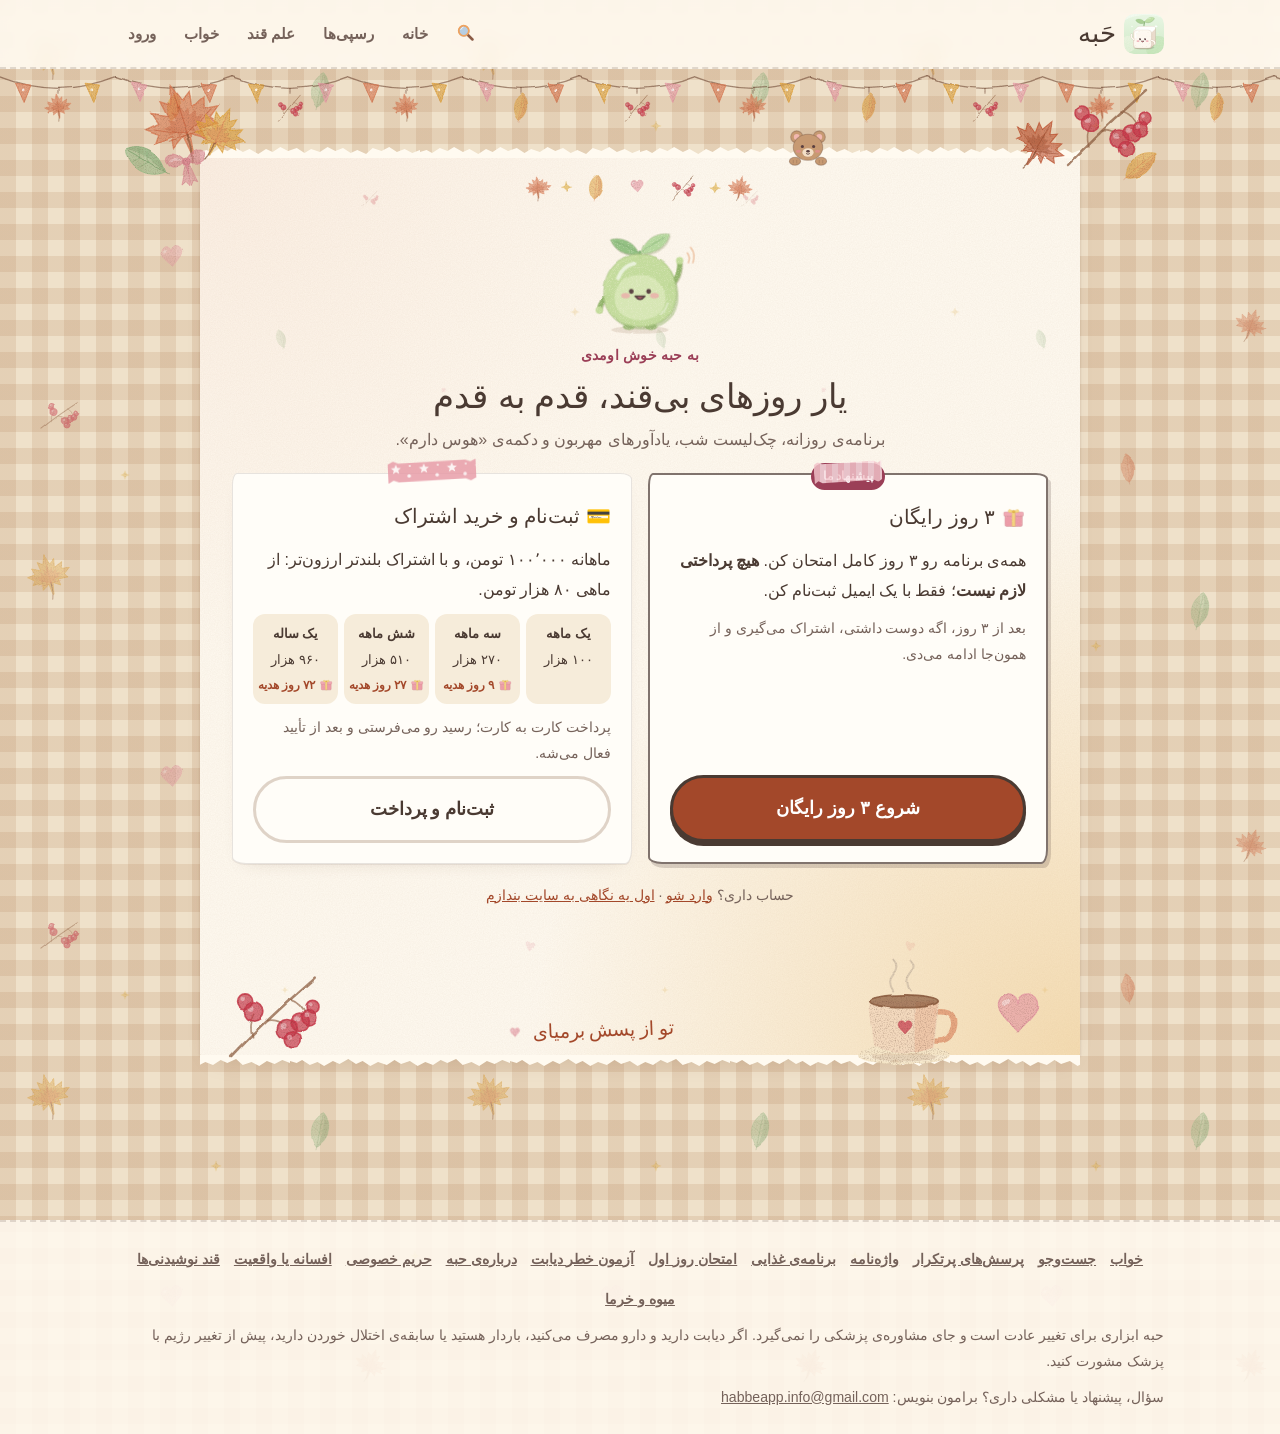
==== commit f0cab20e: "Merge main into subscription; bump sw cache to v26 Co-Authored-By: Claude Opus 5.5 <noreply@anthropi" ====
--- a/index.html
+++ b/index.html
@@ -45,6 +45,7 @@
 <link rel="stylesheet" href="css/calorie.css">
 <link rel="stylesheet" href="css/period.css">
 <link rel="stylesheet" href="css/pregnancy.css">
+<link rel="stylesheet" href="css/subscription.css">
 <style>
 .splash{position:fixed;inset:0;z-index:9999;display:flex;flex-direction:column;align-items:center;justify-content:center;gap:6px;background:radial-gradient(circle at 50% 38%,#f3fbef 0,#e3f3dc 55%,#cfe9c6 100%);transition:opacity .5s ease,visibility .5s}
 .splash img{width:min(42vw,180px);height:auto;filter:drop-shadow(0 10px 24px rgba(79,122,69,.22));animation:splash-pop .7s cubic-bezier(.2,1.4,.4,1) both}
@@ -98,6 +99,7 @@
 <script src="js/period.js" defer></script>
 <script src="js/pregnancy-data.js" defer></script>
 <script src="js/pregnancy.js" defer></script>
+<script src="js/subscription.js" defer></script>
 <script src="js/admin.js" defer></script>
 <script src="js/app.js" defer></script>
 </body>
--- a/css/subscription.css
+++ b/css/subscription.css
@@ -0,0 +1,49 @@
+/* Subscription page (#subscribe), trial strip on #today, payments tab in the admin panel. */
+.sub-hero { display: flex; gap: 18px; align-items: center; }
+.sub-mascot { width: 110px; flex: none; }
+@media (max-width: 560px) { .sub-hero { flex-direction: column; text-align: center; } .sub-hero .row { justify-content: center; } .sub-mascot { width: 90px; } }
+
+.sub-plans { display: grid; grid-template-columns: repeat(4, minmax(0, 1fr)); gap: 12px; }
+@media (max-width: 820px) { .sub-plans { grid-template-columns: repeat(2, minmax(0, 1fr)); } }
+.sub-plan { position: relative; display: flex; flex-direction: column; align-items: center; gap: 6px; text-align: center; padding: 22px 10px 16px; cursor: pointer; font: inherit; color: var(--ink); border: 2px solid var(--line); transition: transform .15s ease, border-color .15s ease, box-shadow .15s ease; }
+.sub-plan:hover { transform: translateY(-2px); }
+.sub-plan.on { border-color: var(--mint); box-shadow: 0 0 0 4px var(--mint-soft); background: var(--mint-soft); }
+.sub-check { display: none; font-size: .8rem; font-weight: 700; color: var(--mint); }
+.sub-plan.on .sub-check { display: inline; }
+.sub-plan:focus-visible { outline: 3px solid var(--mint); outline-offset: 2px; }
+.sub-badge { position: absolute; z-index: 3; top: -12px; inset-inline: 0; margin: 0 auto; width: max-content; padding: 2px 12px; border-radius: 999px; background: var(--berry); color: #fff; font-size: .78rem; font-weight: 700; }
+.sub-plan.hot:not(.on) { border-color: var(--berry-soft); }
+.sub-title { font-family: Lalezar, Vazirmatn, sans-serif; font-size: 1.25rem; font-weight: 400; }
+.sub-price { font-size: .9rem; }
+.sub-price b { font-size: 1.7rem; font-weight: 900; color: var(--mint); }
+.sub-was { font-size: .82rem; color: var(--ink-soft); text-decoration: line-through; }
+.sub-was.none { text-decoration: none; }
+.sub-note, .sub-saved { text-align: center; margin: 0; }
+
+.sub-steps { margin: 0; padding-inline-start: 22px; display: grid; gap: 16px; }
+.sub-steps li::marker { color: var(--mint); font-weight: 900; }
+.sub-bank { margin-top: 8px; padding: 14px; border-radius: var(--r); background: var(--surface-2); display: grid; gap: 10px; }
+.sub-cardno { font-family: ui-monospace, Menlo, Consolas, monospace; font-size: clamp(1.05rem, 5vw, 1.45rem); font-weight: 700; letter-spacing: .08em; text-align: center; word-break: break-all; }
+.sub-drop { display: flex; flex-direction: column; align-items: center; justify-content: center; gap: 4px; min-height: 120px; padding: 12px; border: 2px dashed var(--line); border-radius: var(--r); cursor: pointer; text-align: center; }
+.sub-drop:hover { border-color: var(--mint); }
+.sub-drop img { max-width: 100%; max-height: 320px; border-radius: 10px; }
+
+.sub-strip { display: flex; gap: 10px; align-items: center; padding: 12px 16px; color: var(--ink); text-decoration: none; background: var(--sun-soft); border-color: transparent; }
+.sub-strip.warn { background: var(--berry-soft); }
+.sub-row { display: flex; justify-content: space-between; align-items: center; gap: 10px; padding: 8px 0; border-top: 1px solid var(--line); }
+.sub-row:first-of-type { border-top: 0; }
+.sub-faq summary { cursor: pointer; }
+.sub-faq p { margin: 10px 0 0; }
+
+.sub-receipt img { display: block; max-width: min(100%, 420px); max-height: 560px; border-radius: 10px; border: 1px solid var(--line); }
+
+.sub-ways { display: grid; grid-template-columns: repeat(2, minmax(0, 1fr)); gap: 16px; align-items: stretch; }
+@media (max-width: 680px) { .sub-ways { grid-template-columns: 1fr; } }
+.sub-way { position: relative; gap: 10px; padding-top: 24px; }
+.sub-way p { margin: 0; }
+.sub-way .btn { margin-top: auto; text-align: center; }
+.sub-way.free { border: 2px solid var(--mint); }
+.sub-welcome .sub-mascot { margin: 0 auto; }
+.sub-mini { display: grid; grid-template-columns: repeat(4, minmax(0, 1fr)); gap: 6px; }
+.sub-mini > span { display: flex; flex-direction: column; align-items: center; gap: 2px; padding: 8px 4px; border-radius: 12px; background: var(--surface-2); font-size: .82rem; text-align: center; }
+.sub-mini small { color: var(--mint); font-weight: 700; font-size: .72rem; }
